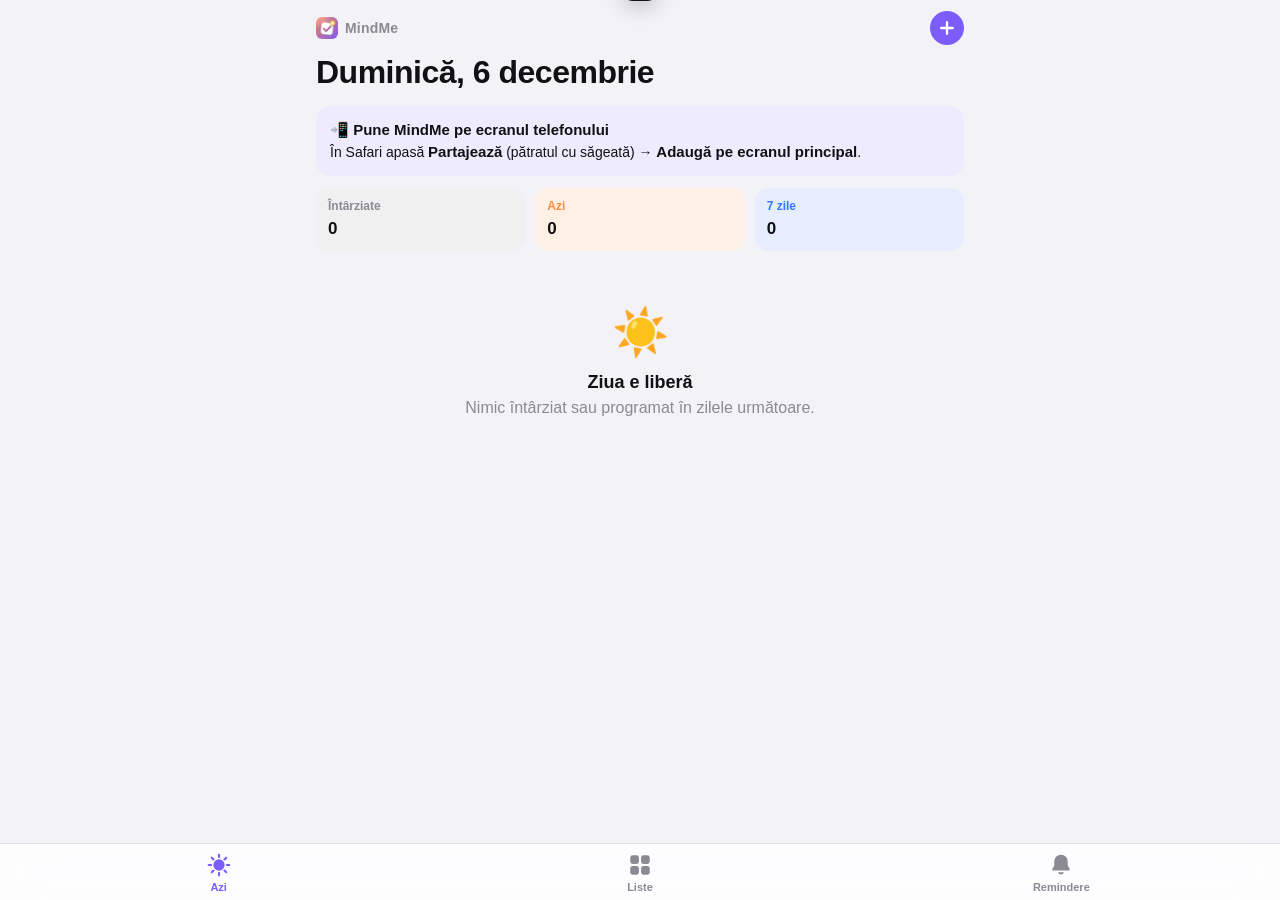
==== docs/index.html @ 29e7d50c "Add files via upload" ====
<!doctype html>
<html lang="ro">
<head>
  <meta charset="utf-8">
  <meta name="viewport" content="width=device-width, initial-scale=1, viewport-fit=cover, maximum-scale=1">
  <title>MindMe</title>
  <meta name="description" content="Notițe, comenzi, plăți și remindere – bifate.">
  <meta name="theme-color" content="#7C5CFA">
  <meta name="apple-mobile-web-app-capable" content="yes">
  <meta name="mobile-web-app-capable" content="yes">
  <meta name="apple-mobile-web-app-title" content="MindMe">
  <meta name="apple-mobile-web-app-status-bar-style" content="default">
  <link rel="apple-touch-icon" href="icons/apple-touch-icon.png">
  <link rel="icon" type="image/png" href="icons/icon-192.png">
  <link rel="manifest" href="manifest.webmanifest">
  <link rel="stylesheet" href="style.css">
</head>
<body>
  <div id="app"></div>
  <nav id="tabbar"></nav>
  <div id="sheet"></div>
  <div id="toast"></div>
  <script src="app.js"></script>
</body>
</html>
---- docs/style.css ----
:root {
  --bg: #F2F2F7;
  --card: #FFFFFF;
  --card2: #F7F7FA;
  --text: #111114;
  --muted: #8A8A93;
  --line: rgba(60, 60, 67, .14);
  --accent: #7C5CFA;
  --red: #EB4240;
  --green: #2EB87A;
  --orange: #FF8C40;
  --blue: #3478F6;
  --pink: #E84D8A;
  --purple: #9961F2;
  --shadow: 0 1px 2px rgba(0,0,0,.04), 0 4px 14px rgba(0,0,0,.05);
  --tabh: 58px;
  --safe-b: env(safe-area-inset-bottom, 0px);
  --safe-t: env(safe-area-inset-top, 0px);
  color-scheme: light;
}
@media (prefers-color-scheme: dark) {
  :root {
    --bg: #000000;
    --card: #1C1C1E;
    --card2: #2C2C2E;
    --text: #F4F4F6;
    --muted: #8E8E96;
    --line: rgba(255, 255, 255, .12);
    --shadow: none;
    color-scheme: dark;
  }
}

* { box-sizing: border-box; -webkit-tap-highlight-color: transparent; }
html, body { margin: 0; padding: 0; background: var(--bg); color: var(--text); }
body {
  font-family: -apple-system, BlinkMacSystemFont, "SF Pro Text", "Segoe UI", Roboto, sans-serif;
  font-size: 16px; line-height: 1.3;
  -webkit-font-smoothing: antialiased;
  overscroll-behavior-y: none;
}
/* no text selection / long-press menu, except where you type */
body { -webkit-user-select: none; user-select: none; -webkit-touch-callout: none; }
input, textarea, select { -webkit-user-select: text; user-select: text; -webkit-touch-callout: default; }
img { -webkit-user-drag: none; pointer-events: none; }
button { font: inherit; color: inherit; background: none; border: 0; padding: 0; cursor: pointer; }
input, select, textarea { font: inherit; color: var(--text); }

#app { padding: calc(var(--safe-t) + 8px) 16px calc(var(--tabh) + var(--safe-b) + 24px); max-width: 680px; margin: 0 auto; }

/* ---------- header ---------- */
.topbar { display: flex; align-items: center; justify-content: space-between; min-height: 40px; gap: 8px; }
.topbar .left, .topbar .right { display: flex; align-items: center; gap: 4px; }
.back { color: var(--accent); font-size: 17px; display: flex; align-items: center; gap: 2px; padding: 6px 4px 6px 0; }
.back svg { width: 20px; height: 20px; }
.iconbtn { width: 38px; height: 38px; border-radius: 19px; display: grid; place-items: center; color: var(--accent); }
.iconbtn svg { width: 24px; height: 24px; }
.iconbtn.fill { background: var(--accent); color: #fff; width: 34px; height: 34px; }
.iconbtn.fill svg { width: 20px; height: 20px; }
h1 { font-size: 32px; font-weight: 800; letter-spacing: -.5px; margin: 4px 0 12px; display: flex; align-items: center; gap: 10px; }
h1 .emo { font-size: 28px; }
.sub { color: var(--muted); font-size: 14px; margin: -8px 0 14px; }

/* ---------- sections & rows ---------- */
.sec-title { font-size: 13px; font-weight: 600; text-transform: uppercase; color: var(--muted); letter-spacing: .3px; margin: 22px 4px 7px; }
.sec-title.red { color: var(--red); }
.sec-title.orange { color: var(--orange); }
.group { background: var(--card); border-radius: 14px; overflow: hidden; box-shadow: var(--shadow); }
.row { display: flex; align-items: flex-start; gap: 12px; padding: 12px 14px; position: relative; cursor: pointer; }
.row + .row::before { content: ""; position: absolute; top: 0; left: 50px; right: 0; border-top: .5px solid var(--line); }
.row:active { background: var(--card2); }
.row.done > * { opacity: .62; }

/* swipe right → delete */
.swipe { position: relative; overflow: hidden; }
.swipe-del, .swipe-set { position: absolute; top: 0; bottom: 0; width: 92px; color: #fff; display: flex; flex-direction: column; align-items: center; justify-content: center; gap: 3px; font-size: 13px; font-weight: 700; transition: width .18s ease; }
.swipe-del { left: 0; background: var(--red); }
.swipe-set { right: 0; background: #5B6BFA; }
.swipe-del svg, .swipe-set svg { width: 22px; height: 22px; transition: transform .18s ease; }
.swipe[data-dir="r"] { background: var(--red); }
.swipe[data-dir="l"] { background: #5B6BFA; }
.swipe[data-dir="r"] .swipe-set, .swipe[data-dir="l"] .swipe-del, .swipe:not([data-dir]) .swipe-set, .swipe:not([data-dir]) .swipe-del { visibility: hidden; }
.swipe[data-dir="r"] .swipe-del { visibility: visible; }
.swipe[data-dir="l"] .swipe-set { visibility: visible; }
.swipe.armed .swipe-del, .swipe.armed .swipe-set { width: 50%; }
.swipe.armed svg { transform: scale(1.25); }
.swipe-content { background: var(--card); position: relative; z-index: 1; transition: transform .22s cubic-bezier(.2,.9,.3,1); touch-action: pan-y; }
.swipe + .swipe .row::before { content: ""; position: absolute; top: 0; left: 50px; right: 0; border-top: .5px solid var(--line); }
.swipe + .swipe .catrow::before { content: ""; position: absolute; top: 0; left: 68px; right: 0; border-top: .5px solid var(--line); }
.check { flex: 0 0 auto; width: 26px; height: 26px; margin-top: -1px; border-radius: 50%; border: 2px solid rgba(138,138,147,.55); display: grid; place-items: center; transition: transform .15s; }
.check svg { width: 15px; height: 15px; color: #fff; opacity: 0; }
.check.on { background: var(--c, var(--accent)); border-color: var(--c, var(--accent)); }
.check.on svg { opacity: 1; }
.check:active { transform: scale(.85); }
.rbody { flex: 1; min-width: 0; }
.rtitle { font-weight: 600; font-size: 16px; word-wrap: break-word; }
.row.done .rtitle { text-decoration: line-through; color: var(--muted); }
.rdetails { color: var(--muted); font-size: 14px; margin-top: 2px; display: -webkit-box; -webkit-line-clamp: 2; -webkit-box-orient: vertical; overflow: hidden; white-space: pre-line; }
.ramount { font-weight: 700; font-size: 15px; white-space: nowrap; font-variant-numeric: tabular-nums; margin-top: 1px; }
.prio { font-weight: 900; margin-right: 4px; }
.catdot { margin-right: 4px; }
.chips { display: flex; flex-wrap: wrap; gap: 5px; margin-top: 6px; }
.chip { font-size: 12px; font-weight: 600; padding: 3px 8px; border-radius: 20px; background: color-mix(in srgb, var(--cc, var(--muted)) 14%, transparent); color: var(--cc, var(--muted)); white-space: nowrap; max-width: 100%; overflow: hidden; text-overflow: ellipsis; }
button.chip { cursor: pointer; }
.subs { margin-top: 7px; display: flex; flex-direction: column; gap: 5px; }
.subrow { display: flex; align-items: center; gap: 8px; font-size: 14px; }
.subcheck { width: 20px; height: 20px; border-radius: 6px; border: 2px solid rgba(138,138,147,.55); display: grid; place-items: center; flex: 0 0 auto; }
.subcheck svg { width: 12px; height: 12px; color: #fff; opacity: 0; }
.subcheck.on { background: var(--c, var(--accent)); border-color: var(--c, var(--accent)); }
.subcheck.on svg { opacity: 1; }
.subrow.on span { text-decoration: line-through; color: var(--muted); }

/* lists screen */
.catrow { display: flex; align-items: center; gap: 14px; padding: 12px 14px; position: relative; cursor: pointer; }
.catrow + .catrow::before { content: ""; position: absolute; top: 0; left: 68px; right: 0; border-top: .5px solid var(--line); }
.catrow:active { background: var(--card2); }
.caticon { width: 40px; height: 40px; border-radius: 11px; display: grid; place-items: center; font-size: 22px; flex: 0 0 auto; background: var(--c); }
.catname { font-weight: 650; font-size: 16px; }
.catsub { font-size: 13px; color: var(--muted); margin-top: 1px; }
.catsub.red { color: var(--red); }
.badge { font-weight: 800; font-size: 14px; padding: 3px 10px; border-radius: 20px; background: color-mix(in srgb, var(--c) 16%, transparent); color: var(--c); }
.chev { color: var(--muted); opacity: .6; }
.chev svg { width: 16px; height: 16px; display: block; }
.gear { color: var(--muted); padding: 6px; }
.gear svg { width: 20px; height: 20px; display: block; }
.order-btns { display: flex; gap: 2px; }
.order-btns button { width: 34px; height: 34px; border-radius: 10px; background: var(--card2); display: grid; place-items: center; }
.order-btns svg { width: 16px; height: 16px; }
.linkrow { display: flex; align-items: center; gap: 12px; padding: 14px; color: var(--accent); font-weight: 600; width: 100%; text-align: left; }
.linkrow + .linkrow { border-top: .5px solid var(--line); }
.linkrow svg { width: 20px; height: 20px; }
.footnote { font-size: 13px; color: var(--muted); margin: 8px 6px 0; }

/* tiles */
.tiles { display: grid; grid-template-columns: 1fr 1fr; gap: 10px; margin-bottom: 4px; }
.tiles.three { grid-template-columns: 1fr 1fr 1fr; }
.tile { border-radius: 14px; padding: 11px 12px; background: color-mix(in srgb, var(--tc) 13%, var(--card)); }
.tile .tl { font-size: 12px; font-weight: 700; color: var(--tc); }
.tile .tv { font-size: 17px; font-weight: 800; margin-top: 4px; font-variant-numeric: tabular-nums; word-break: break-word; }

/* segmented + search */
.seg { display: flex; background: rgba(118,118,128,.14); border-radius: 10px; padding: 2px; margin: 14px 0 0; }
.seg button { flex: 1; padding: 7px 0; font-size: 14px; font-weight: 600; border-radius: 8px; color: var(--text); }
.seg button.on { background: var(--card); box-shadow: 0 1px 3px rgba(0,0,0,.12); }
@media (prefers-color-scheme: dark) { .seg button.on { background: #636366; } }
.search { width: 100%; margin-top: 10px; border: 0; border-radius: 11px; padding: 10px 12px 10px 36px; background: rgba(118,118,128,.14) url("data:image/svg+xml,%3Csvg xmlns='http://www.w3.org/2000/svg' viewBox='0 0 24 24' fill='none' stroke='%238A8A93' stroke-width='2.4' stroke-linecap='round'%3E%3Ccircle cx='11' cy='11' r='7'/%3E%3Cpath d='m20 20-3.5-3.5'/%3E%3C/svg%3E") no-repeat 11px center / 17px; outline: none; font-size: 16px; }

.empty { text-align: center; padding: 48px 20px 30px; color: var(--muted); }
.empty .big { font-size: 46px; margin-bottom: 8px; }
.empty b { display: block; color: var(--text); font-size: 18px; margin-bottom: 4px; }
.btn { display: inline-flex; align-items: center; justify-content: center; gap: 6px; padding: 11px 18px; border-radius: 12px; font-weight: 700; background: var(--accent); color: #fff; }
.btn.light { background: color-mix(in srgb, var(--accent) 14%, transparent); color: var(--accent); }
.btn.red { background: color-mix(in srgb, var(--red) 13%, transparent); color: var(--red); }
.btn.block { width: 100%; }
.btn.small { padding: 7px 12px; font-size: 14px; border-radius: 10px; }
.mt { margin-top: 14px; }

.banner { border-radius: 14px; padding: 14px; background: color-mix(in srgb, var(--accent) 12%, var(--card)); margin-bottom: 12px; font-size: 14px; }
.banner b { display: block; font-size: 15px; margin-bottom: 3px; }

/* ---------- tab bar ---------- */
#tabbar { position: fixed; left: 0; right: 0; bottom: 0; display: flex; justify-content: space-around; padding: 6px 8px calc(var(--safe-b) + 4px); background: color-mix(in srgb, var(--card) 85%, transparent); backdrop-filter: saturate(180%) blur(20px); -webkit-backdrop-filter: saturate(180%) blur(20px); border-top: .5px solid var(--line); z-index: 10; }
#tabbar button { flex: 1; display: flex; flex-direction: column; align-items: center; gap: 2px; font-size: 11px; font-weight: 600; color: var(--muted); padding: 2px 0; position: relative; }
#tabbar button svg { width: 26px; height: 26px; }
#tabbar button.on { color: var(--accent); }
#tabbar .tbadge { position: absolute; top: -2px; left: calc(50% + 6px); background: var(--red); color: #fff; font-size: 11px; font-weight: 700; min-width: 18px; height: 18px; border-radius: 9px; padding: 0 5px; display: grid; place-items: center; }

/* ---------- sheet (editors) ---------- */
#sheet:empty { display: none; }
.overlay { position: fixed; inset: 0; background: rgba(0,0,0,.35); z-index: 20; animation: fade .2s; }
.panel { position: fixed; left: 0; right: 0; bottom: 0; top: calc(var(--safe-t) + 14px); background: var(--bg); border-radius: 14px 14px 0 0; z-index: 21; display: flex; flex-direction: column; animation: up .25s cubic-bezier(.2,.9,.3,1); max-width: 680px; margin: 0 auto; }
@keyframes up { from { transform: translateY(100%); } to { transform: none; } }
@keyframes fade { from { opacity: 0; } to { opacity: 1; } }
.panel-head { display: flex; align-items: center; justify-content: space-between; padding: 14px 16px 10px; gap: 8px; }
.panel-head .t { font-weight: 700; font-size: 17px; text-align: center; flex: 1; white-space: nowrap; overflow: hidden; text-overflow: ellipsis; }
.panel-head button { color: var(--accent); font-size: 17px; min-width: 70px; text-align: left; }
.panel-head button.save { font-weight: 700; text-align: right; }
.panel-head button:disabled { opacity: .35; }
.panel-body { overflow-y: auto; -webkit-overflow-scrolling: touch; padding: 4px 16px calc(var(--safe-b) + 40px); flex: 1; }

.form { background: var(--card); border-radius: 12px; overflow: hidden; margin-bottom: 8px; }
.fhead { font-size: 13px; color: var(--muted); text-transform: uppercase; margin: 18px 6px 6px; font-weight: 600; }
.ffoot { font-size: 13px; color: var(--muted); margin: 6px 6px 4px; }
.ffoot.red { color: var(--red); }
.ffoot.orange { color: var(--orange); }
.field { display: flex; align-items: center; gap: 10px; padding: 0 14px; min-height: 46px; position: relative; }
.field + .field::before, .field + .fieldcol::before, .fieldcol + .field::before, .fieldcol + .fieldcol::before { content: ""; position: absolute; top: 0; left: 14px; right: 0; border-top: .5px solid var(--line); }
.fieldcol { padding: 10px 14px; position: relative; }
.field .lbl { flex: 1; min-width: 0; }
.field label.sw { flex: 0 0 51px; }
.field input[type=text], .field input[type=number], .field input[inputmode], .field textarea { flex: 1; border: 0; outline: none; background: transparent; padding: 12px 0; min-width: 0; }
.field input.right { text-align: right; }
.field textarea { resize: none; min-height: 46px; line-height: 1.35; }
.field .titlein { font-weight: 650; font-size: 18px; }
.field select { border: 0; background: transparent; color: var(--muted); text-align: right; outline: none; direction: rtl; padding: 12px 0; max-width: 62%; }
.field select option { direction: ltr; }
.field input[type=date], .field input[type=datetime-local], .field input[type=time] { -webkit-appearance: none; appearance: none; border: 0; background: var(--card2); border-radius: 8px; padding: 7px 10px; outline: none; color: var(--text); min-height: 34px; max-width: 64%; flex: 0 1 auto; font-size: 16px; text-align: right; }
.field input::-webkit-date-and-time-value { text-align: right; }
.field .ico { width: 22px; text-align: center; font-size: 17px; }
.amountin { font-weight: 700; font-size: 17px; }

/* switch */
.sw { position: relative; width: 51px; height: 31px; flex: 0 0 auto; }
.sw input { opacity: 0; width: 0; height: 0; position: absolute; }
.sw span { position: absolute; inset: 0; background: rgba(120,120,128,.24); border-radius: 31px; transition: background .2s; }
.sw span::after { content: ""; position: absolute; width: 27px; height: 27px; left: 2px; top: 2px; background: #fff; border-radius: 50%; box-shadow: 0 2px 5px rgba(0,0,0,.2); transition: transform .2s; }
.sw input:checked + span { background: var(--green); }
.sw input:checked + span::after { transform: translateX(20px); }

.segin { display: flex; background: rgba(118,118,128,.14); border-radius: 9px; padding: 2px; width: 100%; margin: 8px 0; }
.segin button { flex: 1; padding: 7px 4px; font-size: 14px; font-weight: 600; border-radius: 7px; }
.segin button.on { background: var(--card); box-shadow: 0 1px 3px rgba(0,0,0,.12); }
@media (prefers-color-scheme: dark) { .segin button.on { background: #636366; } }

.quick { display: flex; gap: 7px; overflow-x: auto; padding: 10px 14px; scrollbar-width: none; }
.quick::-webkit-scrollbar { display: none; }
.quick button { white-space: nowrap; padding: 6px 11px; border-radius: 16px; font-size: 13px; font-weight: 600; background: color-mix(in srgb, var(--pink) 13%, transparent); color: var(--pink); }

.subedit { display: flex; align-items: center; gap: 10px; padding: 0 8px 0 14px; min-height: 44px; position: relative; }
.subedit + .subedit::before { content: ""; position: absolute; top: 0; left: 44px; right: 0; border-top: .5px solid var(--line); }
.subedit input[type=text] { flex: 1; border: 0; outline: none; background: transparent; padding: 11px 0; min-width: 0; }
.subedit .x { color: var(--muted); width: 32px; height: 32px; display: grid; place-items: center; font-size: 20px; }
.subedit.on input { text-decoration: line-through; color: var(--muted); }
.sublist .subedit { background: var(--card); transition: transform .18s ease; }
.sublist .subedit.dragging { transition: none; z-index: 3; box-shadow: 0 6px 20px rgba(0,0,0,.18); border-radius: 10px; }
.sublist .subedit.dragging::before { display: none; }
.subedit .handle { width: 36px; height: 40px; display: grid; place-items: center; color: var(--muted); touch-action: none; cursor: grab; flex: 0 0 auto; }
.subedit .handle svg { width: 20px; height: 20px; }
.sublist + .subedit::before { content: ""; position: absolute; top: 0; left: 44px; right: 0; border-top: .5px solid var(--line); }

.colors { display: flex; gap: 10px; flex-wrap: wrap; padding: 12px 14px; }
.colors button { width: 32px; height: 32px; border-radius: 50%; background: var(--c); display: grid; place-items: center; color: #fff; font-weight: 900; }
.colors button.on { box-shadow: 0 0 0 3px var(--card), 0 0 0 5px var(--c); }
.emojis { display: grid; grid-template-columns: repeat(6, 1fr); gap: 8px; padding: 6px 14px 14px; }
.emojis button { height: 44px; border-radius: 11px; font-size: 22px; background: var(--card2); }
.emojis button.on { background: var(--c); }
.preview { display: flex; align-items: center; gap: 14px; padding: 14px; }
.preview .caticon { width: 54px; height: 54px; font-size: 30px; border-radius: 14px; }
.preview input { flex: 1; border: 0; outline: none; background: transparent; font-size: 20px; font-weight: 700; min-width: 0; }

/* action sheet */
.asheet { position: fixed; left: 8px; right: 8px; bottom: calc(var(--safe-b) + 8px); z-index: 21; animation: up .22s cubic-bezier(.2,.9,.3,1); max-width: 520px; margin: 0 auto; }
.asheet .agroup { background: color-mix(in srgb, var(--card) 96%, transparent); border-radius: 14px; overflow: hidden; margin-top: 8px; }
.asheet .atitle { padding: 12px 16px; font-size: 13px; color: var(--muted); text-align: center; border-bottom: .5px solid var(--line); }
.asheet .agroup button { display: block; width: 100%; padding: 16px; font-size: 18px; color: var(--accent); text-align: center; }
.asheet .agroup button + button { border-top: .5px solid var(--line); }
.asheet .agroup button.danger { color: var(--red); }
.asheet .agroup button.cancel { font-weight: 700; }
.asheet .agroup button.sel::after { content: "  ✓"; }

#toast { position: fixed; left: 50%; top: calc(var(--safe-t) + 12px); transform: translate(-50%, -150%); background: var(--text); color: var(--bg); padding: 11px 18px; border-radius: 22px; font-weight: 600; font-size: 14px; z-index: 40; transition: transform .3s cubic-bezier(.2,.9,.3,1); max-width: 90vw; text-align: center; box-shadow: 0 6px 20px rgba(0,0,0,.2); }
#toast.show { transform: translate(-50%, 0); }
.hidden { display: none !important; }

.brand { display: flex; align-items: center; gap: 7px; font-size: 14px; font-weight: 700; color: var(--muted); letter-spacing: .2px; }
.brand img { width: 22px; height: 22px; border-radius: 6px; display: block; }

.moneycard { display: block; width: 100%; text-align: left; background: var(--card); border-radius: 14px; box-shadow: var(--shadow); padding: 13px 14px 14px; margin-bottom: 14px; }
.moneycard:active { background: var(--card2); }
.mc-head { display: flex; justify-content: space-between; align-items: center; font-weight: 700; font-size: 16px; margin-bottom: 10px; }
.mc-grid { display: grid; grid-template-columns: 1fr 1fr; gap: 10px 14px; }
.mc-l { font-size: 12px; color: var(--muted); font-weight: 600; }
.mc-v { font-size: 16px; font-weight: 800; font-variant-numeric: tabular-nums; margin-top: 2px; word-break: break-word; }

/* stats */
.chart { padding: 14px 12px 10px; }
.readout { display: flex; justify-content: space-between; align-items: baseline; gap: 8px; margin: 0 4px 12px; font-size: 15px; }
.readout span { color: var(--muted); font-weight: 600; font-variant-numeric: tabular-nums; }
.bars { display: flex; gap: 3px; height: 190px; }
.bar { flex: 1; min-width: 0; display: flex; flex-direction: column; align-items: center; }
.bar .area { flex: 1; width: 100%; display: flex; align-items: flex-end; justify-content: center; border-bottom: 1px solid var(--line); }
.bar .col { width: 70%; max-width: 26px; border-radius: 4px 4px 0 0; background: var(--c); opacity: .45; transition: opacity .15s; }
.bar.sel .col { opacity: 1; }
.bar .ml { height: 18px; line-height: 18px; margin-top: 3px; font-size: 11px; color: var(--muted); white-space: nowrap; }
.bar.sel .ml { color: var(--text); font-weight: 700; }
.hbar { padding: 11px 14px; position: relative; }
.hbar + .hbar::before { content: ""; position: absolute; top: 0; left: 14px; right: 0; border-top: .5px solid var(--line); }
.hbar-top { display: flex; justify-content: space-between; gap: 10px; font-size: 15px; }
.hbar-top span { overflow: hidden; text-overflow: ellipsis; white-space: nowrap; }
.hbar-top b { font-variant-numeric: tabular-nums; white-space: nowrap; }
.hbar-track { height: 6px; border-radius: 3px; background: rgba(118,118,128,.14); margin-top: 6px; overflow: hidden; }
.hbar-track span { display: block; height: 100%; border-radius: 3px; }
.hbar-sub { font-size: 12px; color: var(--muted); margin-top: 3px; }

#undo { position: fixed; left: 12px; right: 12px; bottom: calc(var(--tabh) + var(--safe-b) + 12px); max-width: 520px; margin: 0 auto; display: flex; align-items: center; gap: 12px; padding: 12px 12px 12px 16px; border-radius: 14px; background: #2C2C2E; color: #fff; font-size: 15px; font-weight: 600; z-index: 30; box-shadow: 0 8px 24px rgba(0,0,0,.25); transform: translateY(140%); opacity: 0; transition: transform .28s cubic-bezier(.2,.9,.3,1), opacity .2s; pointer-events: none; }
#undo.show { transform: none; opacity: 1; pointer-events: auto; }
#undo span { flex: 1; min-width: 0; overflow: hidden; text-overflow: ellipsis; white-space: nowrap; }
#undo button { color: #FFD24A; font-weight: 800; padding: 6px 10px; border-radius: 10px; background: rgba(255,255,255,.1); white-space: nowrap; }
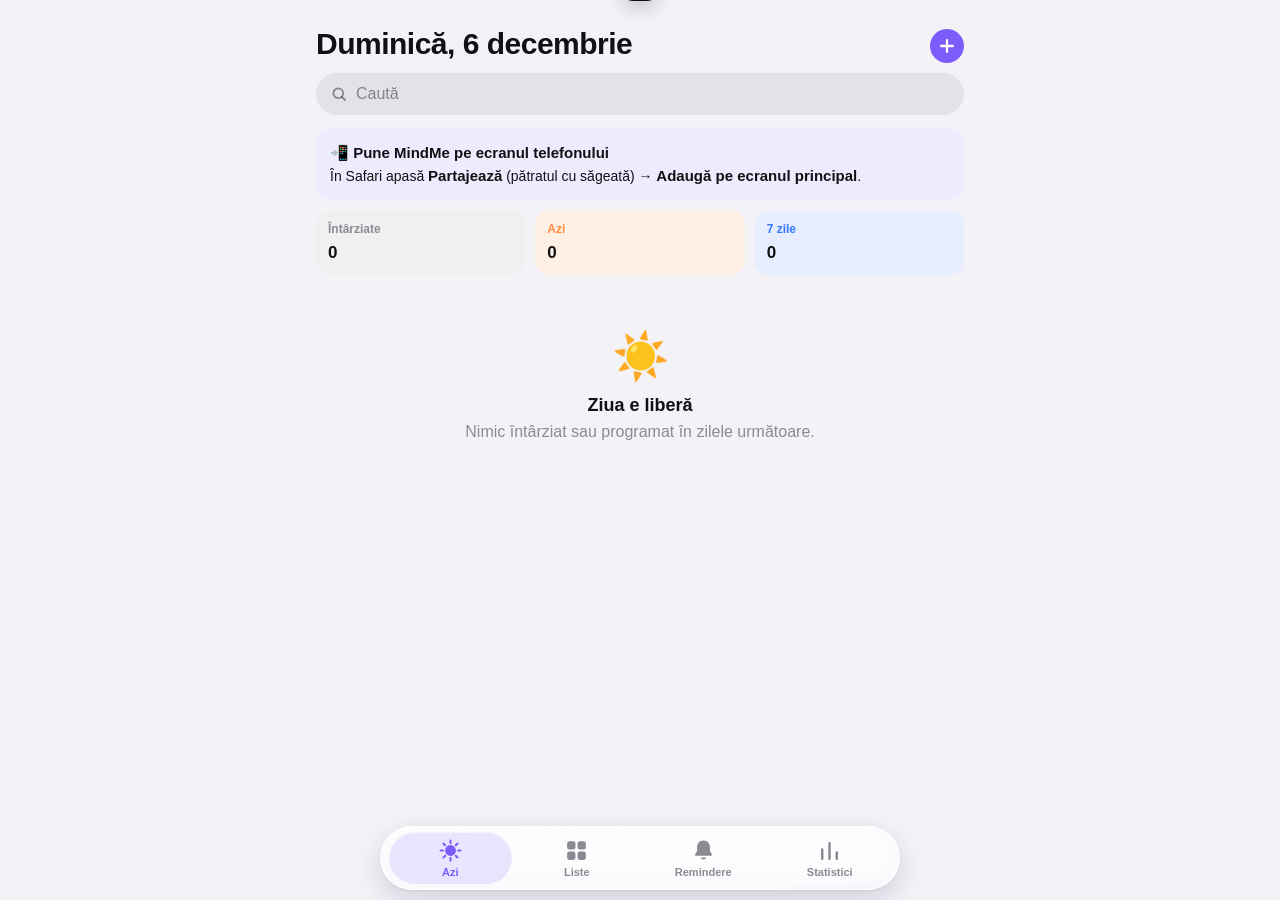
==== commit 5ce081d2: "MindMe: lists auto-sorted by open items; shopping: 2,800-product catalog, own products, smarter aisl" ====
--- a/docs/index.html
+++ b/docs/index.html
@@ -20,6 +20,7 @@
   <nav id="tabbar"></nav>
   <div id="sheet"></div>
   <div id="toast"></div>
+  <script src="catalog.js"></script>
   <script src="app.js"></script>
 </body>
 </html>
--- a/docs/style.css
+++ b/docs/style.css
@@ -1,288 +1,455 @@
-:root {
-  --bg: #F2F2F7;
-  --card: #FFFFFF;
-  --card2: #F7F7FA;
-  --text: #111114;
-  --muted: #8A8A93;
-  --line: rgba(60, 60, 67, .14);
-  --accent: #7C5CFA;
-  --red: #EB4240;
-  --green: #2EB87A;
-  --orange: #FF8C40;
-  --blue: #3478F6;
-  --pink: #E84D8A;
-  --purple: #9961F2;
-  --shadow: 0 1px 2px rgba(0,0,0,.04), 0 4px 14px rgba(0,0,0,.05);
-  --tabh: 58px;
-  --safe-b: env(safe-area-inset-bottom, 0px);
-  --safe-t: env(safe-area-inset-top, 0px);
-  color-scheme: light;
-}
-@media (prefers-color-scheme: dark) {
-  :root {
-    --bg: #000000;
-    --card: #1C1C1E;
-    --card2: #2C2C2E;
-    --text: #F4F4F6;
-    --muted: #8E8E96;
-    --line: rgba(255, 255, 255, .12);
-    --shadow: none;
-    color-scheme: dark;
-  }
-}
-
-* { box-sizing: border-box; -webkit-tap-highlight-color: transparent; }
-html, body { margin: 0; padding: 0; background: var(--bg); color: var(--text); }
-body {
-  font-family: -apple-system, BlinkMacSystemFont, "SF Pro Text", "Segoe UI", Roboto, sans-serif;
-  font-size: 16px; line-height: 1.3;
-  -webkit-font-smoothing: antialiased;
-  overscroll-behavior-y: none;
-}
-/* no text selection / long-press menu, except where you type */
-body { -webkit-user-select: none; user-select: none; -webkit-touch-callout: none; }
-input, textarea, select { -webkit-user-select: text; user-select: text; -webkit-touch-callout: default; }
-img { -webkit-user-drag: none; pointer-events: none; }
-button { font: inherit; color: inherit; background: none; border: 0; padding: 0; cursor: pointer; }
-input, select, textarea { font: inherit; color: var(--text); }
-
-#app { padding: calc(var(--safe-t) + 8px) 16px calc(var(--tabh) + var(--safe-b) + 24px); max-width: 680px; margin: 0 auto; }
-
-/* ---------- header ---------- */
-.topbar { display: flex; align-items: center; justify-content: space-between; min-height: 40px; gap: 8px; }
-.topbar .left, .topbar .right { display: flex; align-items: center; gap: 4px; }
-.back { color: var(--accent); font-size: 17px; display: flex; align-items: center; gap: 2px; padding: 6px 4px 6px 0; }
-.back svg { width: 20px; height: 20px; }
-.iconbtn { width: 38px; height: 38px; border-radius: 19px; display: grid; place-items: center; color: var(--accent); }
-.iconbtn svg { width: 24px; height: 24px; }
-.iconbtn.fill { background: var(--accent); color: #fff; width: 34px; height: 34px; }
-.iconbtn.fill svg { width: 20px; height: 20px; }
-h1 { font-size: 32px; font-weight: 800; letter-spacing: -.5px; margin: 4px 0 12px; display: flex; align-items: center; gap: 10px; }
-h1 .emo { font-size: 28px; }
-.sub { color: var(--muted); font-size: 14px; margin: -8px 0 14px; }
-
-/* ---------- sections & rows ---------- */
-.sec-title { font-size: 13px; font-weight: 600; text-transform: uppercase; color: var(--muted); letter-spacing: .3px; margin: 22px 4px 7px; }
-.sec-title.red { color: var(--red); }
-.sec-title.orange { color: var(--orange); }
-.group { background: var(--card); border-radius: 14px; overflow: hidden; box-shadow: var(--shadow); }
-.row { display: flex; align-items: flex-start; gap: 12px; padding: 12px 14px; position: relative; cursor: pointer; }
-.row + .row::before { content: ""; position: absolute; top: 0; left: 50px; right: 0; border-top: .5px solid var(--line); }
-.row:active { background: var(--card2); }
-.row.done > * { opacity: .62; }
-
-/* swipe right → delete */
-.swipe { position: relative; overflow: hidden; }
-.swipe-del, .swipe-set { position: absolute; top: 0; bottom: 0; width: 92px; color: #fff; display: flex; flex-direction: column; align-items: center; justify-content: center; gap: 3px; font-size: 13px; font-weight: 700; transition: width .18s ease; }
-.swipe-del { left: 0; background: var(--red); }
-.swipe-set { right: 0; background: #5B6BFA; }
-.swipe-del svg, .swipe-set svg { width: 22px; height: 22px; transition: transform .18s ease; }
-.swipe[data-dir="r"] { background: var(--red); }
-.swipe[data-dir="l"] { background: #5B6BFA; }
-.swipe[data-dir="r"] .swipe-set, .swipe[data-dir="l"] .swipe-del, .swipe:not([data-dir]) .swipe-set, .swipe:not([data-dir]) .swipe-del { visibility: hidden; }
-.swipe[data-dir="r"] .swipe-del { visibility: visible; }
-.swipe[data-dir="l"] .swipe-set { visibility: visible; }
-.swipe.armed .swipe-del, .swipe.armed .swipe-set { width: 50%; }
-.swipe.armed svg { transform: scale(1.25); }
-.swipe-content { background: var(--card); position: relative; z-index: 1; transition: transform .22s cubic-bezier(.2,.9,.3,1); touch-action: pan-y; }
-.swipe + .swipe .row::before { content: ""; position: absolute; top: 0; left: 50px; right: 0; border-top: .5px solid var(--line); }
-.swipe + .swipe .catrow::before { content: ""; position: absolute; top: 0; left: 68px; right: 0; border-top: .5px solid var(--line); }
-.check { flex: 0 0 auto; width: 26px; height: 26px; margin-top: -1px; border-radius: 50%; border: 2px solid rgba(138,138,147,.55); display: grid; place-items: center; transition: transform .15s; }
-.check svg { width: 15px; height: 15px; color: #fff; opacity: 0; }
-.check.on { background: var(--c, var(--accent)); border-color: var(--c, var(--accent)); }
-.check.on svg { opacity: 1; }
-.check:active { transform: scale(.85); }
-.rbody { flex: 1; min-width: 0; }
-.rtitle { font-weight: 600; font-size: 16px; word-wrap: break-word; }
-.row.done .rtitle { text-decoration: line-through; color: var(--muted); }
-.rdetails { color: var(--muted); font-size: 14px; margin-top: 2px; display: -webkit-box; -webkit-line-clamp: 2; -webkit-box-orient: vertical; overflow: hidden; white-space: pre-line; }
-.ramount { font-weight: 700; font-size: 15px; white-space: nowrap; font-variant-numeric: tabular-nums; margin-top: 1px; }
-.prio { font-weight: 900; margin-right: 4px; }
-.catdot { margin-right: 4px; }
-.chips { display: flex; flex-wrap: wrap; gap: 5px; margin-top: 6px; }
-.chip { font-size: 12px; font-weight: 600; padding: 3px 8px; border-radius: 20px; background: color-mix(in srgb, var(--cc, var(--muted)) 14%, transparent); color: var(--cc, var(--muted)); white-space: nowrap; max-width: 100%; overflow: hidden; text-overflow: ellipsis; }
-button.chip { cursor: pointer; }
-.subs { margin-top: 7px; display: flex; flex-direction: column; gap: 5px; }
-.subrow { display: flex; align-items: center; gap: 8px; font-size: 14px; }
-.subcheck { width: 20px; height: 20px; border-radius: 6px; border: 2px solid rgba(138,138,147,.55); display: grid; place-items: center; flex: 0 0 auto; }
-.subcheck svg { width: 12px; height: 12px; color: #fff; opacity: 0; }
-.subcheck.on { background: var(--c, var(--accent)); border-color: var(--c, var(--accent)); }
-.subcheck.on svg { opacity: 1; }
-.subrow.on span { text-decoration: line-through; color: var(--muted); }
-
-/* lists screen */
-.catrow { display: flex; align-items: center; gap: 14px; padding: 12px 14px; position: relative; cursor: pointer; }
-.catrow + .catrow::before { content: ""; position: absolute; top: 0; left: 68px; right: 0; border-top: .5px solid var(--line); }
-.catrow:active { background: var(--card2); }
-.caticon { width: 40px; height: 40px; border-radius: 11px; display: grid; place-items: center; font-size: 22px; flex: 0 0 auto; background: var(--c); }
-.catname { font-weight: 650; font-size: 16px; }
-.catsub { font-size: 13px; color: var(--muted); margin-top: 1px; }
-.catsub.red { color: var(--red); }
-.badge { font-weight: 800; font-size: 14px; padding: 3px 10px; border-radius: 20px; background: color-mix(in srgb, var(--c) 16%, transparent); color: var(--c); }
-.chev { color: var(--muted); opacity: .6; }
-.chev svg { width: 16px; height: 16px; display: block; }
-.gear { color: var(--muted); padding: 6px; }
-.gear svg { width: 20px; height: 20px; display: block; }
-.order-btns { display: flex; gap: 2px; }
-.order-btns button { width: 34px; height: 34px; border-radius: 10px; background: var(--card2); display: grid; place-items: center; }
-.order-btns svg { width: 16px; height: 16px; }
-.linkrow { display: flex; align-items: center; gap: 12px; padding: 14px; color: var(--accent); font-weight: 600; width: 100%; text-align: left; }
-.linkrow + .linkrow { border-top: .5px solid var(--line); }
-.linkrow svg { width: 20px; height: 20px; }
-.footnote { font-size: 13px; color: var(--muted); margin: 8px 6px 0; }
-
-/* tiles */
-.tiles { display: grid; grid-template-columns: 1fr 1fr; gap: 10px; margin-bottom: 4px; }
-.tiles.three { grid-template-columns: 1fr 1fr 1fr; }
-.tile { border-radius: 14px; padding: 11px 12px; background: color-mix(in srgb, var(--tc) 13%, var(--card)); }
-.tile .tl { font-size: 12px; font-weight: 700; color: var(--tc); }
-.tile .tv { font-size: 17px; font-weight: 800; margin-top: 4px; font-variant-numeric: tabular-nums; word-break: break-word; }
-
-/* segmented + search */
-.seg { display: flex; background: rgba(118,118,128,.14); border-radius: 10px; padding: 2px; margin: 14px 0 0; }
-.seg button { flex: 1; padding: 7px 0; font-size: 14px; font-weight: 600; border-radius: 8px; color: var(--text); }
-.seg button.on { background: var(--card); box-shadow: 0 1px 3px rgba(0,0,0,.12); }
-@media (prefers-color-scheme: dark) { .seg button.on { background: #636366; } }
-.search { width: 100%; margin-top: 10px; border: 0; border-radius: 11px; padding: 10px 12px 10px 36px; background: rgba(118,118,128,.14) url("data:image/svg+xml,%3Csvg xmlns='http://www.w3.org/2000/svg' viewBox='0 0 24 24' fill='none' stroke='%238A8A93' stroke-width='2.4' stroke-linecap='round'%3E%3Ccircle cx='11' cy='11' r='7'/%3E%3Cpath d='m20 20-3.5-3.5'/%3E%3C/svg%3E") no-repeat 11px center / 17px; outline: none; font-size: 16px; }
-
-.empty { text-align: center; padding: 48px 20px 30px; color: var(--muted); }
-.empty .big { font-size: 46px; margin-bottom: 8px; }
-.empty b { display: block; color: var(--text); font-size: 18px; margin-bottom: 4px; }
-.btn { display: inline-flex; align-items: center; justify-content: center; gap: 6px; padding: 11px 18px; border-radius: 12px; font-weight: 700; background: var(--accent); color: #fff; }
-.btn.light { background: color-mix(in srgb, var(--accent) 14%, transparent); color: var(--accent); }
-.btn.red { background: color-mix(in srgb, var(--red) 13%, transparent); color: var(--red); }
-.btn.block { width: 100%; }
-.btn.small { padding: 7px 12px; font-size: 14px; border-radius: 10px; }
-.mt { margin-top: 14px; }
-
-.banner { border-radius: 14px; padding: 14px; background: color-mix(in srgb, var(--accent) 12%, var(--card)); margin-bottom: 12px; font-size: 14px; }
-.banner b { display: block; font-size: 15px; margin-bottom: 3px; }
-
-/* ---------- tab bar ---------- */
-#tabbar { position: fixed; left: 0; right: 0; bottom: 0; display: flex; justify-content: space-around; padding: 6px 8px calc(var(--safe-b) + 4px); background: color-mix(in srgb, var(--card) 85%, transparent); backdrop-filter: saturate(180%) blur(20px); -webkit-backdrop-filter: saturate(180%) blur(20px); border-top: .5px solid var(--line); z-index: 10; }
-#tabbar button { flex: 1; display: flex; flex-direction: column; align-items: center; gap: 2px; font-size: 11px; font-weight: 600; color: var(--muted); padding: 2px 0; position: relative; }
-#tabbar button svg { width: 26px; height: 26px; }
-#tabbar button.on { color: var(--accent); }
-#tabbar .tbadge { position: absolute; top: -2px; left: calc(50% + 6px); background: var(--red); color: #fff; font-size: 11px; font-weight: 700; min-width: 18px; height: 18px; border-radius: 9px; padding: 0 5px; display: grid; place-items: center; }
-
-/* ---------- sheet (editors) ---------- */
-#sheet:empty { display: none; }
-.overlay { position: fixed; inset: 0; background: rgba(0,0,0,.35); z-index: 20; animation: fade .2s; }
-.panel { position: fixed; left: 0; right: 0; bottom: 0; top: calc(var(--safe-t) + 14px); background: var(--bg); border-radius: 14px 14px 0 0; z-index: 21; display: flex; flex-direction: column; animation: up .25s cubic-bezier(.2,.9,.3,1); max-width: 680px; margin: 0 auto; }
-@keyframes up { from { transform: translateY(100%); } to { transform: none; } }
-@keyframes fade { from { opacity: 0; } to { opacity: 1; } }
-.panel-head { display: flex; align-items: center; justify-content: space-between; padding: 14px 16px 10px; gap: 8px; }
-.panel-head .t { font-weight: 700; font-size: 17px; text-align: center; flex: 1; white-space: nowrap; overflow: hidden; text-overflow: ellipsis; }
-.panel-head button { color: var(--accent); font-size: 17px; min-width: 70px; text-align: left; }
-.panel-head button.save { font-weight: 700; text-align: right; }
-.panel-head button:disabled { opacity: .35; }
-.panel-body { overflow-y: auto; -webkit-overflow-scrolling: touch; padding: 4px 16px calc(var(--safe-b) + 40px); flex: 1; }
-
-.form { background: var(--card); border-radius: 12px; overflow: hidden; margin-bottom: 8px; }
-.fhead { font-size: 13px; color: var(--muted); text-transform: uppercase; margin: 18px 6px 6px; font-weight: 600; }
-.ffoot { font-size: 13px; color: var(--muted); margin: 6px 6px 4px; }
-.ffoot.red { color: var(--red); }
-.ffoot.orange { color: var(--orange); }
-.field { display: flex; align-items: center; gap: 10px; padding: 0 14px; min-height: 46px; position: relative; }
-.field + .field::before, .field + .fieldcol::before, .fieldcol + .field::before, .fieldcol + .fieldcol::before { content: ""; position: absolute; top: 0; left: 14px; right: 0; border-top: .5px solid var(--line); }
-.fieldcol { padding: 10px 14px; position: relative; }
-.field .lbl { flex: 1; min-width: 0; }
-.field label.sw { flex: 0 0 51px; }
-.field input[type=text], .field input[type=number], .field input[inputmode], .field textarea { flex: 1; border: 0; outline: none; background: transparent; padding: 12px 0; min-width: 0; }
-.field input.right { text-align: right; }
-.field textarea { resize: none; min-height: 46px; line-height: 1.35; }
-.field .titlein { font-weight: 650; font-size: 18px; }
-.field select { border: 0; background: transparent; color: var(--muted); text-align: right; outline: none; direction: rtl; padding: 12px 0; max-width: 62%; }
-.field select option { direction: ltr; }
-.field input[type=date], .field input[type=datetime-local], .field input[type=time] { -webkit-appearance: none; appearance: none; border: 0; background: var(--card2); border-radius: 8px; padding: 7px 10px; outline: none; color: var(--text); min-height: 34px; max-width: 64%; flex: 0 1 auto; font-size: 16px; text-align: right; }
-.field input::-webkit-date-and-time-value { text-align: right; }
-.field .ico { width: 22px; text-align: center; font-size: 17px; }
-.amountin { font-weight: 700; font-size: 17px; }
-
-/* switch */
-.sw { position: relative; width: 51px; height: 31px; flex: 0 0 auto; }
-.sw input { opacity: 0; width: 0; height: 0; position: absolute; }
-.sw span { position: absolute; inset: 0; background: rgba(120,120,128,.24); border-radius: 31px; transition: background .2s; }
-.sw span::after { content: ""; position: absolute; width: 27px; height: 27px; left: 2px; top: 2px; background: #fff; border-radius: 50%; box-shadow: 0 2px 5px rgba(0,0,0,.2); transition: transform .2s; }
-.sw input:checked + span { background: var(--green); }
-.sw input:checked + span::after { transform: translateX(20px); }
-
-.segin { display: flex; background: rgba(118,118,128,.14); border-radius: 9px; padding: 2px; width: 100%; margin: 8px 0; }
-.segin button { flex: 1; padding: 7px 4px; font-size: 14px; font-weight: 600; border-radius: 7px; }
-.segin button.on { background: var(--card); box-shadow: 0 1px 3px rgba(0,0,0,.12); }
-@media (prefers-color-scheme: dark) { .segin button.on { background: #636366; } }
-
-.quick { display: flex; gap: 7px; overflow-x: auto; padding: 10px 14px; scrollbar-width: none; }
-.quick::-webkit-scrollbar { display: none; }
-.quick button { white-space: nowrap; padding: 6px 11px; border-radius: 16px; font-size: 13px; font-weight: 600; background: color-mix(in srgb, var(--pink) 13%, transparent); color: var(--pink); }
-
-.subedit { display: flex; align-items: center; gap: 10px; padding: 0 8px 0 14px; min-height: 44px; position: relative; }
-.subedit + .subedit::before { content: ""; position: absolute; top: 0; left: 44px; right: 0; border-top: .5px solid var(--line); }
-.subedit input[type=text] { flex: 1; border: 0; outline: none; background: transparent; padding: 11px 0; min-width: 0; }
-.subedit .x { color: var(--muted); width: 32px; height: 32px; display: grid; place-items: center; font-size: 20px; }
-.subedit.on input { text-decoration: line-through; color: var(--muted); }
-.sublist .subedit { background: var(--card); transition: transform .18s ease; }
-.sublist .subedit.dragging { transition: none; z-index: 3; box-shadow: 0 6px 20px rgba(0,0,0,.18); border-radius: 10px; }
-.sublist .subedit.dragging::before { display: none; }
-.subedit .handle { width: 36px; height: 40px; display: grid; place-items: center; color: var(--muted); touch-action: none; cursor: grab; flex: 0 0 auto; }
-.subedit .handle svg { width: 20px; height: 20px; }
-.sublist + .subedit::before { content: ""; position: absolute; top: 0; left: 44px; right: 0; border-top: .5px solid var(--line); }
-
-.colors { display: flex; gap: 10px; flex-wrap: wrap; padding: 12px 14px; }
-.colors button { width: 32px; height: 32px; border-radius: 50%; background: var(--c); display: grid; place-items: center; color: #fff; font-weight: 900; }
-.colors button.on { box-shadow: 0 0 0 3px var(--card), 0 0 0 5px var(--c); }
-.emojis { display: grid; grid-template-columns: repeat(6, 1fr); gap: 8px; padding: 6px 14px 14px; }
-.emojis button { height: 44px; border-radius: 11px; font-size: 22px; background: var(--card2); }
-.emojis button.on { background: var(--c); }
-.preview { display: flex; align-items: center; gap: 14px; padding: 14px; }
-.preview .caticon { width: 54px; height: 54px; font-size: 30px; border-radius: 14px; }
-.preview input { flex: 1; border: 0; outline: none; background: transparent; font-size: 20px; font-weight: 700; min-width: 0; }
-
-/* action sheet */
-.asheet { position: fixed; left: 8px; right: 8px; bottom: calc(var(--safe-b) + 8px); z-index: 21; animation: up .22s cubic-bezier(.2,.9,.3,1); max-width: 520px; margin: 0 auto; }
-.asheet .agroup { background: color-mix(in srgb, var(--card) 96%, transparent); border-radius: 14px; overflow: hidden; margin-top: 8px; }
-.asheet .atitle { padding: 12px 16px; font-size: 13px; color: var(--muted); text-align: center; border-bottom: .5px solid var(--line); }
-.asheet .agroup button { display: block; width: 100%; padding: 16px; font-size: 18px; color: var(--accent); text-align: center; }
-.asheet .agroup button + button { border-top: .5px solid var(--line); }
-.asheet .agroup button.danger { color: var(--red); }
-.asheet .agroup button.cancel { font-weight: 700; }
-.asheet .agroup button.sel::after { content: "  ✓"; }
-
-#toast { position: fixed; left: 50%; top: calc(var(--safe-t) + 12px); transform: translate(-50%, -150%); background: var(--text); color: var(--bg); padding: 11px 18px; border-radius: 22px; font-weight: 600; font-size: 14px; z-index: 40; transition: transform .3s cubic-bezier(.2,.9,.3,1); max-width: 90vw; text-align: center; box-shadow: 0 6px 20px rgba(0,0,0,.2); }
-#toast.show { transform: translate(-50%, 0); }
-.hidden { display: none !important; }
-
-.brand { display: flex; align-items: center; gap: 7px; font-size: 14px; font-weight: 700; color: var(--muted); letter-spacing: .2px; }
-.brand img { width: 22px; height: 22px; border-radius: 6px; display: block; }
-
-.moneycard { display: block; width: 100%; text-align: left; background: var(--card); border-radius: 14px; box-shadow: var(--shadow); padding: 13px 14px 14px; margin-bottom: 14px; }
-.moneycard:active { background: var(--card2); }
-.mc-head { display: flex; justify-content: space-between; align-items: center; font-weight: 700; font-size: 16px; margin-bottom: 10px; }
-.mc-grid { display: grid; grid-template-columns: 1fr 1fr; gap: 10px 14px; }
-.mc-l { font-size: 12px; color: var(--muted); font-weight: 600; }
-.mc-v { font-size: 16px; font-weight: 800; font-variant-numeric: tabular-nums; margin-top: 2px; word-break: break-word; }
-
-/* stats */
-.chart { padding: 14px 12px 10px; }
-.readout { display: flex; justify-content: space-between; align-items: baseline; gap: 8px; margin: 0 4px 12px; font-size: 15px; }
-.readout span { color: var(--muted); font-weight: 600; font-variant-numeric: tabular-nums; }
-.bars { display: flex; gap: 3px; height: 190px; }
-.bar { flex: 1; min-width: 0; display: flex; flex-direction: column; align-items: center; }
-.bar .area { flex: 1; width: 100%; display: flex; align-items: flex-end; justify-content: center; border-bottom: 1px solid var(--line); }
-.bar .col { width: 70%; max-width: 26px; border-radius: 4px 4px 0 0; background: var(--c); opacity: .45; transition: opacity .15s; }
-.bar.sel .col { opacity: 1; }
-.bar .ml { height: 18px; line-height: 18px; margin-top: 3px; font-size: 11px; color: var(--muted); white-space: nowrap; }
-.bar.sel .ml { color: var(--text); font-weight: 700; }
-.hbar { padding: 11px 14px; position: relative; }
-.hbar + .hbar::before { content: ""; position: absolute; top: 0; left: 14px; right: 0; border-top: .5px solid var(--line); }
-.hbar-top { display: flex; justify-content: space-between; gap: 10px; font-size: 15px; }
-.hbar-top span { overflow: hidden; text-overflow: ellipsis; white-space: nowrap; }
-.hbar-top b { font-variant-numeric: tabular-nums; white-space: nowrap; }
-.hbar-track { height: 6px; border-radius: 3px; background: rgba(118,118,128,.14); margin-top: 6px; overflow: hidden; }
-.hbar-track span { display: block; height: 100%; border-radius: 3px; }
-.hbar-sub { font-size: 12px; color: var(--muted); margin-top: 3px; }
-
-#undo { position: fixed; left: 12px; right: 12px; bottom: calc(var(--tabh) + var(--safe-b) + 12px); max-width: 520px; margin: 0 auto; display: flex; align-items: center; gap: 12px; padding: 12px 12px 12px 16px; border-radius: 14px; background: #2C2C2E; color: #fff; font-size: 15px; font-weight: 600; z-index: 30; box-shadow: 0 8px 24px rgba(0,0,0,.25); transform: translateY(140%); opacity: 0; transition: transform .28s cubic-bezier(.2,.9,.3,1), opacity .2s; pointer-events: none; }
-#undo.show { transform: none; opacity: 1; pointer-events: auto; }
-#undo span { flex: 1; min-width: 0; overflow: hidden; text-overflow: ellipsis; white-space: nowrap; }
-#undo button { color: #FFD24A; font-weight: 800; padding: 6px 10px; border-radius: 10px; background: rgba(255,255,255,.1); white-space: nowrap; }
+:root {
+  --bg: #F2F2F7;
+  --card: #FFFFFF;
+  --card2: #F7F7FA;
+  --text: #111114;
+  --muted: #8A8A93;
+  --line: rgba(60, 60, 67, .14);
+  --accent: #7C5CFA;
+  --red: #EB4240;
+  --green: #2EB87A;
+  --orange: #FF8C40;
+  --blue: #3478F6;
+  --pink: #E84D8A;
+  --purple: #9961F2;
+  --shadow: 0 1px 2px rgba(0,0,0,.04), 0 4px 14px rgba(0,0,0,.05);
+  --tabh: 58px;
+  --safe-b: env(safe-area-inset-bottom, 0px);
+  --safe-t: env(safe-area-inset-top, 0px);
+  color-scheme: light;
+}
+@media (prefers-color-scheme: dark) {
+  :root {
+    --bg: #000000;
+    --card: #1C1C1E;
+    --card2: #2C2C2E;
+    --text: #F4F4F6;
+    --muted: #8E8E96;
+    --line: rgba(255, 255, 255, .12);
+    --shadow: none;
+    color-scheme: dark;
+  }
+}
+
+* { box-sizing: border-box; -webkit-tap-highlight-color: transparent; }
+html, body { margin: 0; padding: 0; background: var(--bg); color: var(--text); height: 100%; overflow: hidden; overscroll-behavior: none; }
+body {
+  font-family: -apple-system, BlinkMacSystemFont, "SF Pro Text", "Segoe UI", Roboto, sans-serif;
+  font-size: 16px; line-height: 1.3;
+  -webkit-font-smoothing: antialiased;
+  overscroll-behavior-y: none;
+}
+/* no text selection / long-press menu, except where you type */
+body { -webkit-user-select: none; user-select: none; -webkit-touch-callout: none; }
+input, textarea, select { -webkit-user-select: text; user-select: text; -webkit-touch-callout: default; }
+img { -webkit-user-drag: none; pointer-events: none; }
+button { font: inherit; color: inherit; background: none; border: 0; padding: 0; cursor: pointer; }
+input, select, textarea { font: inherit; color: var(--text); }
+
+/* the page itself never scrolls: only this area between the fixed header and the bottom bar does,
+   and it stops exactly at the bar (no rubber-band past the ends) */
+:root { --barspace: calc(var(--safe-b) + 84px); --toppad: calc(var(--safe-t) + 18px); }
+#app { position: fixed; top: 0; left: 0; right: 0; bottom: 0; max-width: 680px; margin: 0 auto;
+  overflow-y: auto; overflow-x: hidden; overscroll-behavior: none; -webkit-overflow-scrolling: touch;
+  /* content scrolls under the glass bar like before; the empty space at the end lets the last item stop above it */
+  padding: 0 16px calc(var(--tabh) + var(--safe-b) + 44px); }
+/* fixed header: title row + search bar (main screens) or the "‹ Liste" row (inside a list);
+   a little lower than before so the text stays clear of the status bar; dragging on it doesn't scroll */
+.mainhead, #app > .topbar:first-child { position: sticky; top: 0; z-index: 6; background: var(--bg);
+  margin: 0 -16px; padding: var(--toppad) 16px 0; touch-action: none; }
+#app > .topbar:first-child { padding-bottom: 2px; }
+#tabbar, .sheet-head, .panel-head { touch-action: none; }
+
+/* ---------- header ---------- */
+.topbar { display: flex; align-items: center; justify-content: space-between; min-height: 40px; gap: 8px; }
+.topbar .left, .topbar .right { display: flex; align-items: center; gap: 4px; }
+.topbar .left:has(.searchpill) { flex: 1; min-width: 0; margin-right: 6px; }
+.searchpill { flex: 1; display: flex; align-items: center; gap: 7px; height: 38px; padding: 0 14px; border-radius: 19px; background: rgba(118,118,128,.13); color: color-mix(in srgb, var(--text) 42%, transparent); font-size: 16px; text-align: left; transition: background .15s, transform .15s; }
+.searchpill svg { width: 18px; height: 18px; flex: 0 0 auto; }
+.searchpill:active { background: rgba(118,118,128,.22); transform: scale(.98); }
+.back { color: var(--accent); font-size: 17px; display: flex; align-items: center; gap: 2px; padding: 6px 4px 6px 0; }
+.back svg { width: 20px; height: 20px; }
+.iconbtn { width: 38px; height: 38px; border-radius: 19px; display: grid; place-items: center; color: var(--accent); }
+.iconbtn svg { width: 24px; height: 24px; }
+.iconbtn.fill { background: var(--accent); color: #fff; width: 34px; height: 34px; }
+.iconbtn.fill svg { width: 20px; height: 20px; }
+h1 { font-size: 32px; font-weight: 800; letter-spacing: -.5px; margin: 4px 0 12px; display: flex; align-items: center; gap: 10px; }
+h1 .emo { font-size: 28px; }
+.sub { color: var(--muted); font-size: 14px; margin: -8px 0 14px; }
+
+/* ---------- sections & rows ---------- */
+.sec-title { font-size: 13px; font-weight: 600; text-transform: uppercase; color: var(--muted); letter-spacing: .3px; margin: 22px 4px 7px; }
+.sec-title.red { color: var(--red); }
+.sec-title.orange { color: var(--orange); }
+.group { background: var(--card); border-radius: 14px; overflow: hidden; box-shadow: var(--shadow); }
+.row { display: flex; align-items: flex-start; gap: 12px; padding: 12px 14px; position: relative; cursor: pointer; }
+.row + .row::before { content: ""; position: absolute; top: 0; left: 50px; right: 0; border-top: .5px solid var(--line); }
+.row:active { background: var(--card2); }
+.row.done > * { opacity: .62; }
+
+/* swipe right → delete */
+.swipe { position: relative; overflow: hidden; transition: transform .18s ease; }
+.swipe.lifted { transition: none; z-index: 5; box-shadow: 0 10px 28px rgba(0,0,0,.22); border-radius: 12px; }
+.swipe.lifted .swipe-content { background: var(--card2); }
+.group:has(.lifted) { overflow: visible; }
+.swipe-del, .swipe-set { position: absolute; top: 0; bottom: 0; width: 92px; color: #fff; display: flex; flex-direction: column; align-items: center; justify-content: center; gap: 3px; font-size: 13px; font-weight: 700; transition: width .18s ease; }
+.swipe-del { left: 0; background: var(--red); }
+.swipe-set { right: 0; background: #5B6BFA; }
+.swipe-del svg, .swipe-set svg { width: 22px; height: 22px; transition: transform .18s ease; }
+.swipe[data-dir="r"] { background: var(--red); }
+.swipe[data-dir="l"] { background: #5B6BFA; }
+.swipe[data-dir="r"] .swipe-set, .swipe[data-dir="l"] .swipe-del, .swipe:not([data-dir]) .swipe-set, .swipe:not([data-dir]) .swipe-del { visibility: hidden; }
+.swipe[data-dir="r"] .swipe-del { visibility: visible; }
+.swipe[data-dir="l"] .swipe-set { visibility: visible; }
+.swipe.armed .swipe-del, .swipe.armed .swipe-set { width: 50%; }
+.swipe.armed svg { transform: scale(1.25); }
+.swipe-content { background: var(--card); position: relative; z-index: 1; transition: transform .22s cubic-bezier(.2,.9,.3,1); touch-action: pan-y; }
+.swipe + .swipe .row::before { content: ""; position: absolute; top: 0; left: 50px; right: 0; border-top: .5px solid var(--line); }
+.swipe + .swipe .catrow::before { content: ""; position: absolute; top: 0; left: 68px; right: 0; border-top: .5px solid var(--line); }
+.check { flex: 0 0 auto; width: 26px; height: 26px; margin-top: -1px; border-radius: 50%; border: 2px solid rgba(138,138,147,.55); display: grid; place-items: center; transition: transform .15s; }
+.check svg { width: 15px; height: 15px; color: #fff; opacity: 0; }
+.check.on { background: var(--c, var(--accent)); border-color: var(--c, var(--accent)); }
+.check.on svg { opacity: 1; }
+.check:active { transform: scale(.85); }
+.rbody { flex: 1; min-width: 0; }
+.rtitle { font-weight: 600; font-size: 16px; word-wrap: break-word; }
+.row.done .rtitle { text-decoration: line-through; color: var(--muted); }
+.rdetails { color: var(--muted); font-size: 14px; margin-top: 2px; display: -webkit-box; -webkit-line-clamp: 2; -webkit-box-orient: vertical; overflow: hidden; white-space: pre-line; }
+.ramount { font-weight: 700; font-size: 15px; white-space: nowrap; font-variant-numeric: tabular-nums; margin-top: 1px; }
+.prio { font-weight: 900; margin-right: 4px; }
+.catdot { margin-right: 4px; }
+.chips { display: flex; flex-wrap: wrap; gap: 5px; margin-top: 6px; }
+.chip { font-size: 12px; font-weight: 600; padding: 3px 8px; border-radius: 20px; background: color-mix(in srgb, var(--cc, var(--muted)) 14%, transparent); color: var(--cc, var(--muted)); white-space: nowrap; max-width: 100%; overflow: hidden; text-overflow: ellipsis; }
+button.chip { cursor: pointer; }
+.subs { margin-top: 7px; display: flex; flex-direction: column; gap: 5px; }
+.subrow { display: flex; align-items: center; gap: 8px; font-size: 14px; }
+.subcheck { width: 20px; height: 20px; border-radius: 6px; border: 2px solid rgba(138,138,147,.55); display: grid; place-items: center; flex: 0 0 auto; }
+.subcheck svg { width: 12px; height: 12px; color: #fff; opacity: 0; }
+.subcheck.on { background: var(--c, var(--accent)); border-color: var(--c, var(--accent)); }
+.subcheck.on svg { opacity: 1; }
+.subrow.on span { text-decoration: line-through; color: var(--muted); }
+
+/* lists screen */
+.catrow { display: flex; align-items: center; gap: 14px; padding: 12px 14px; position: relative; cursor: pointer; }
+.catrow + .catrow::before { content: ""; position: absolute; top: 0; left: 68px; right: 0; border-top: .5px solid var(--line); }
+.catrow:active { background: var(--card2); }
+.caticon { width: 40px; height: 40px; border-radius: 11px; display: grid; place-items: center; font-size: 22px; flex: 0 0 auto; background: var(--c); }
+.catname { font-weight: 650; font-size: 16px; }
+.catsub { font-size: 13px; color: var(--muted); margin-top: 1px; }
+.catsub.red { color: var(--red); }
+.badge { font-weight: 800; font-size: 14px; padding: 3px 10px; border-radius: 20px; background: color-mix(in srgb, var(--c) 16%, transparent); color: var(--c); }
+.chev { color: var(--muted); opacity: .6; }
+.chev svg { width: 16px; height: 16px; display: block; }
+.gear { color: var(--muted); padding: 6px; }
+.gear svg { width: 20px; height: 20px; display: block; }
+.order-btns { display: flex; gap: 2px; }
+.order-btns button { width: 34px; height: 34px; border-radius: 10px; background: var(--card2); display: grid; place-items: center; }
+.order-btns svg { width: 16px; height: 16px; }
+.linkrow { display: flex; align-items: center; gap: 12px; padding: 14px; color: var(--accent); font-weight: 600; width: 100%; text-align: left; }
+.linkrow + .linkrow { border-top: .5px solid var(--line); }
+.linkrow svg { width: 20px; height: 20px; }
+.footnote { font-size: 13px; color: var(--muted); margin: 8px 6px 0; }
+
+/* tiles */
+.tiles { display: grid; grid-template-columns: 1fr 1fr; gap: 10px; margin-bottom: 4px; }
+.tiles.three { grid-template-columns: 1fr 1fr 1fr; }
+.tile { border-radius: 14px; padding: 11px 12px; background: color-mix(in srgb, var(--tc) 13%, var(--card)); }
+.tile .tl { font-size: 12px; font-weight: 700; color: var(--tc); }
+.tile .tv { font-size: 17px; font-weight: 800; margin-top: 4px; font-variant-numeric: tabular-nums; word-break: break-word; }
+
+/* segmented + search */
+.seg { display: flex; background: rgba(118,118,128,.14); border-radius: 10px; padding: 2px; margin: 14px 0 0; }
+.seg button { flex: 1; padding: 7px 0; font-size: 14px; font-weight: 600; border-radius: 8px; color: var(--text); }
+
+
+.search { width: 100%; margin-top: 10px; border: 0; border-radius: 11px; padding: 10px 12px 10px 36px; background: rgba(118,118,128,.14) url("data:image/svg+xml,%3Csvg xmlns='http://www.w3.org/2000/svg' viewBox='0 0 24 24' fill='none' stroke='%238A8A93' stroke-width='2.4' stroke-linecap='round'%3E%3Ccircle cx='11' cy='11' r='7'/%3E%3Cpath d='m20 20-3.5-3.5'/%3E%3C/svg%3E") no-repeat 11px center / 17px; outline: none; font-size: 16px; }
+
+.empty { text-align: center; padding: 48px 20px 30px; color: var(--muted); }
+.empty .big { font-size: 46px; margin-bottom: 8px; }
+.empty b { display: block; color: var(--text); font-size: 18px; margin-bottom: 4px; }
+.btn { display: inline-flex; align-items: center; justify-content: center; gap: 6px; padding: 11px 18px; border-radius: 12px; font-weight: 700; background: var(--accent); color: #fff; }
+.btn.light { background: color-mix(in srgb, var(--accent) 14%, transparent); color: var(--accent); }
+.btn.red { background: color-mix(in srgb, var(--red) 13%, transparent); color: var(--red); }
+.btn.block { width: 100%; }
+.btn.small { padding: 7px 12px; font-size: 14px; border-radius: 10px; }
+.mt { margin-top: 14px; }
+
+.banner { border-radius: 14px; padding: 14px; background: color-mix(in srgb, var(--accent) 12%, var(--card)); margin-bottom: 12px; font-size: 14px; }
+.banner b { display: block; font-size: 15px; margin-bottom: 3px; }
+
+/* ---------- tab bar ---------- */
+/* ---------- bottom bar: floating "liquid glass" capsule (like iOS 26 / WhatsApp) ---------- */
+#tabbar { position: fixed; left: 14px; right: 14px; bottom: calc(var(--safe-b) + 10px); max-width: 520px; margin: 0 auto; display: flex; justify-content: space-around; padding: 6px; border-radius: 34px; z-index: 10;
+  background: linear-gradient(180deg, rgba(255,255,255,.62), rgba(255,255,255,.38));
+  backdrop-filter: blur(22px) saturate(190%) brightness(1.04); -webkit-backdrop-filter: blur(22px) saturate(190%) brightness(1.04);
+  border: .5px solid rgba(255,255,255,.75);
+  box-shadow: 0 10px 30px rgba(20,10,60,.14), 0 1px 3px rgba(0,0,0,.08), inset 0 1px 1px rgba(255,255,255,.9), inset 0 -1px 1px rgba(255,255,255,.25);
+  transform-origin: 50% 100%; transition: transform .35s cubic-bezier(.3,1.4,.5,1), padding .3s ease;
+  touch-action: none; -webkit-user-select: none; user-select: none; }
+#tabbar::before { content: ""; position: absolute; inset: 0; border-radius: inherit; pointer-events: none; background: radial-gradient(120% 90% at 20% -20%, rgba(255,255,255,.55), transparent 55%), radial-gradient(90% 80% at 110% 130%, rgba(124,92,250,.10), transparent 60%); }
+@media (prefers-color-scheme: dark) {
+  #tabbar { background: linear-gradient(180deg, rgba(60,60,67,.62), rgba(30,30,34,.5)); border-color: rgba(255,255,255,.14); box-shadow: 0 10px 30px rgba(0,0,0,.5), inset 0 1px 1px rgba(255,255,255,.18); }
+  #tabbar::before { background: radial-gradient(120% 90% at 20% -20%, rgba(255,255,255,.12), transparent 55%); }
+}
+#tabbar.pressing { transform: scale(1.05); }
+#tabbar.compact:not(.pressing) { transform: scale(.9) translateY(4px); }
+#tabbar button { flex: 1; display: flex; flex-direction: column; align-items: center; gap: 2px; font-size: 11px; font-weight: 600; color: var(--muted); padding: 5px 0 4px; position: relative; z-index: 1; transition: color .2s, transform .25s cubic-bezier(.3,1.4,.5,1); }
+#tabbar button svg { width: 25px; height: 25px; }
+#tabbar button.on { color: var(--accent); }
+#tabbar button.over { color: var(--accent); transform: scale(1.12); }
+#tabbar .pill { position: absolute; left: 0; top: 5px; bottom: 5px; border-radius: 28px; background: color-mix(in srgb, var(--accent) 15%, rgba(255,255,255,.35)); transition: transform .38s cubic-bezier(.3,1.35,.5,1), width .25s ease, top .2s ease, bottom .2s ease; z-index: 0; pointer-events: none; box-shadow: inset 0 1px 1px rgba(255,255,255,.6); }
+#tabbar.dragging .pill { transition: width .2s ease, top .2s ease, bottom .2s ease; top: 1px; bottom: 1px; background: color-mix(in srgb, var(--accent) 22%, rgba(255,255,255,.4)); box-shadow: 0 4px 14px rgba(124,92,250,.28), inset 0 1px 1px rgba(255,255,255,.7); }
+@media (prefers-color-scheme: dark) { #tabbar .pill { background: color-mix(in srgb, var(--accent) 30%, rgba(255,255,255,.06)); box-shadow: inset 0 1px 1px rgba(255,255,255,.15); } }
+#tabbar .tbadge { position: absolute; top: -2px; left: calc(50% + 6px); background: var(--red); color: #fff; font-size: 11px; font-weight: 700; min-width: 18px; height: 18px; border-radius: 9px; padding: 0 5px; display: grid; place-items: center; }
+
+/* ---------- sheet (editors) ---------- */
+#sheet:empty { display: none; }
+.overlay { position: fixed; inset: 0; background: rgba(0,0,0,.35); z-index: 20; animation: fade .2s; }
+.panel { position: fixed; left: 0; right: 0; bottom: 0; top: calc(var(--safe-t) + 14px); background: var(--bg); border-radius: 14px 14px 0 0; z-index: 21; display: flex; flex-direction: column; animation: up .25s cubic-bezier(.2,.9,.3,1); max-width: 680px; margin: 0 auto; }
+@keyframes up { from { transform: translateY(100%); } to { transform: none; } }
+@keyframes fade { from { opacity: 0; } to { opacity: 1; } }
+.panel-head { display: flex; align-items: center; justify-content: space-between; padding: 14px 16px 10px; gap: 8px; }
+.panel-head .t { font-weight: 700; font-size: 17px; text-align: center; flex: 1; white-space: nowrap; overflow: hidden; text-overflow: ellipsis; }
+.panel-head button { color: var(--accent); font-size: 17px; min-width: 70px; text-align: left; }
+.panel-head button.save { font-weight: 700; text-align: right; }
+.panel-head button:disabled { opacity: .35; }
+.panel-body { overflow-y: auto; -webkit-overflow-scrolling: touch; padding: 4px 16px calc(var(--safe-b) + 40px); flex: 1; }
+
+.form { background: var(--card); border-radius: 12px; overflow: hidden; margin-bottom: 8px; }
+.fhead { font-size: 13px; color: var(--muted); text-transform: uppercase; margin: 18px 6px 6px; font-weight: 600; }
+.ffoot { font-size: 13px; color: var(--muted); margin: 6px 6px 4px; }
+.ffoot.red { color: var(--red); }
+.ffoot.orange { color: var(--orange); }
+.field { display: flex; align-items: center; gap: 10px; padding: 0 14px; min-height: 46px; position: relative; }
+.field + .field::before, .field + .fieldcol::before, .fieldcol + .field::before, .fieldcol + .fieldcol::before { content: ""; position: absolute; top: 0; left: 14px; right: 0; border-top: .5px solid var(--line); }
+.fieldcol { padding: 10px 14px; position: relative; }
+.field .lbl { flex: 1; min-width: 0; }
+.field label.sw { flex: 0 0 51px; }
+.field input[type=text], .field input[type=number], .field input[inputmode], .field textarea { flex: 1; border: 0; outline: none; background: transparent; padding: 12px 0; min-width: 0; }
+.field input.right { text-align: right; }
+.field textarea { resize: none; min-height: 46px; line-height: 1.35; }
+.field .titlein { font-weight: 650; font-size: 18px; }
+.field select { border: 0; background: transparent; color: var(--muted); text-align: right; outline: none; direction: rtl; padding: 12px 0; max-width: 62%; }
+.field select option { direction: ltr; }
+.field input[type=date], .field input[type=datetime-local], .field input[type=time] { -webkit-appearance: none; appearance: none; border: 0; background: var(--card2); border-radius: 8px; padding: 7px 10px; outline: none; color: var(--text); min-height: 34px; max-width: 64%; flex: 0 1 auto; font-size: 16px; text-align: right; }
+.field input::-webkit-date-and-time-value { text-align: right; }
+.field .ico { width: 22px; text-align: center; font-size: 17px; }
+.amountin { font-weight: 700; font-size: 17px; }
+
+/* switch */
+.sw { position: relative; width: 51px; height: 31px; flex: 0 0 auto; }
+.sw input { opacity: 0; width: 0; height: 0; position: absolute; }
+.sw span { position: absolute; inset: 0; background: rgba(120,120,128,.24); border-radius: 31px; transition: background .2s; }
+.sw span::after { content: ""; position: absolute; width: 27px; height: 27px; left: 2px; top: 2px; background: #fff; border-radius: 50%; box-shadow: 0 2px 5px rgba(0,0,0,.2); transition: transform .2s; }
+.sw input:checked + span { background: var(--green); }
+.sw input:checked + span::after { transform: translateX(20px); }
+
+.segin { display: flex; background: rgba(118,118,128,.14); border-radius: 9px; padding: 2px; width: 100%; margin: 8px 0; }
+.segin button { flex: 1; padding: 7px 4px; font-size: 14px; font-weight: 600; border-radius: 7px; }
+
+
+
+.quick { display: flex; gap: 7px; overflow-x: auto; padding: 10px 14px; scrollbar-width: none; }
+.quick::-webkit-scrollbar { display: none; }
+.quick button { white-space: nowrap; padding: 6px 11px; border-radius: 16px; font-size: 13px; font-weight: 600; background: color-mix(in srgb, var(--pink) 13%, transparent); color: var(--pink); }
+
+.subedit { display: flex; align-items: center; gap: 10px; padding: 0 8px 0 14px; min-height: 44px; position: relative; }
+.subedit + .subedit::before { content: ""; position: absolute; top: 0; left: 44px; right: 0; border-top: .5px solid var(--line); }
+.subedit input[type=text] { flex: 1; border: 0; outline: none; background: transparent; padding: 11px 0; min-width: 0; }
+.subedit .x { color: var(--muted); width: 32px; height: 32px; display: grid; place-items: center; font-size: 20px; }
+.subedit.on input { text-decoration: line-through; color: var(--muted); }
+.sublist .subedit { background: var(--card); transition: transform .18s ease; }
+.sublist .subedit.dragging { transition: none; z-index: 3; box-shadow: 0 6px 20px rgba(0,0,0,.18); border-radius: 10px; }
+.sublist .subedit.dragging::before { display: none; }
+.subedit .handle { width: 36px; height: 40px; display: grid; place-items: center; color: var(--muted); touch-action: none; cursor: grab; flex: 0 0 auto; }
+.subedit .handle svg { width: 20px; height: 20px; }
+.sublist + .subedit::before { content: ""; position: absolute; top: 0; left: 44px; right: 0; border-top: .5px solid var(--line); }
+
+.colors { display: flex; gap: 10px; flex-wrap: wrap; padding: 12px 14px; }
+.colors button { width: 32px; height: 32px; border-radius: 50%; background: var(--c); display: grid; place-items: center; color: #fff; font-weight: 900; }
+.colors button.on { box-shadow: 0 0 0 3px var(--card), 0 0 0 5px var(--c); }
+.emojis { display: grid; grid-template-columns: repeat(6, 1fr); gap: 8px; padding: 6px 14px 14px; }
+.emojis button { height: 44px; border-radius: 11px; font-size: 22px; background: var(--card2); }
+.emojis button.on { background: var(--c); }
+.preview { display: flex; align-items: center; gap: 14px; padding: 14px; }
+.preview .caticon { width: 54px; height: 54px; font-size: 30px; border-radius: 14px; }
+.preview input { flex: 1; border: 0; outline: none; background: transparent; font-size: 20px; font-weight: 700; min-width: 0; }
+
+/* action sheet */
+.asheet { position: fixed; left: 8px; right: 8px; bottom: calc(var(--safe-b) + 8px); z-index: 21; animation: up .22s cubic-bezier(.2,.9,.3,1); max-width: 520px; margin: 0 auto; }
+.asheet .agroup { background: color-mix(in srgb, var(--card) 96%, transparent); border-radius: 14px; overflow: hidden; margin-top: 8px; }
+.asheet .atitle { padding: 12px 16px; font-size: 13px; color: var(--muted); text-align: center; border-bottom: .5px solid var(--line); }
+.asheet .agroup button { display: block; width: 100%; padding: 16px; font-size: 18px; color: var(--accent); text-align: center; }
+.asheet .agroup button + button { border-top: .5px solid var(--line); }
+.asheet .agroup button.danger { color: var(--red); }
+.asheet .agroup button.cancel { font-weight: 700; }
+.asheet .agroup button.sel::after { content: "  ✓"; }
+
+#toast { position: fixed; left: 50%; top: calc(var(--safe-t) + 12px); transform: translate(-50%, -150%); background: var(--text); color: var(--bg); padding: 11px 18px; border-radius: 22px; font-weight: 600; font-size: 14px; z-index: 40; transition: transform .3s cubic-bezier(.2,.9,.3,1); max-width: 90vw; text-align: center; box-shadow: 0 6px 20px rgba(0,0,0,.2); }
+#toast.show { transform: translate(-50%, 0); }
+.hidden { display: none !important; }
+
+.brand { display: flex; align-items: center; gap: 7px; font-size: 14px; font-weight: 700; color: var(--muted); letter-spacing: .2px; }
+.brand-ico { width: 22px; height: 22px; border-radius: 6px; display: block; background: url("icons/icon-192.png") center / cover no-repeat; }
+
+.moneycard { display: block; width: 100%; text-align: left; background: var(--card); border-radius: 14px; box-shadow: var(--shadow); padding: 13px 14px 14px; margin-bottom: 14px; }
+.moneycard:active { background: var(--card2); }
+.mc-head { display: flex; justify-content: space-between; align-items: center; font-weight: 700; font-size: 16px; margin-bottom: 10px; }
+.mc-grid { display: grid; grid-template-columns: 1fr 1fr; gap: 10px 14px; }
+.mc-l { font-size: 12px; color: var(--muted); font-weight: 600; }
+.mc-v { font-size: 16px; font-weight: 800; font-variant-numeric: tabular-nums; margin-top: 2px; word-break: break-word; }
+
+/* ---------- main header + in-place search (like WhatsApp) ---------- */
+.hrow { display: flex; align-items: center; justify-content: space-between; gap: 10px; max-height: 80px; overflow: hidden;
+  transition: max-height .34s cubic-bezier(.2,.9,.3,1), opacity .22s ease, transform .34s cubic-bezier(.2,.9,.3,1); }
+.hrow h1 { margin: 6px 0 10px; font-size: 30px; min-width: 0; overflow: hidden; text-overflow: ellipsis; white-space: nowrap; }
+.sbar { display: flex; align-items: center; margin-bottom: 14px; }
+.sfield { flex: 1; display: flex; align-items: center; gap: 8px; height: 42px; padding: 0 14px; border-radius: 21px; background: rgba(118,118,128,.13); cursor: text; transition: background .2s, box-shadow .2s; }
+.sfield svg { width: 18px; height: 18px; flex: 0 0 auto; color: color-mix(in srgb, var(--text) 45%, transparent); }
+.sfield input { flex: 1; min-width: 0; border: 0; background: transparent; outline: none; font-size: 16px; color: var(--text); -webkit-appearance: none; appearance: none; padding: 0; }
+.sfield input::placeholder { color: color-mix(in srgb, var(--text) 45%, transparent); }
+.sfield input::-webkit-search-decoration { -webkit-appearance: none; }
+.scancel { max-width: 0; opacity: 0; overflow: hidden; white-space: nowrap; color: var(--accent); font-size: 16px; font-weight: 500; margin-left: 0;
+  transition: max-width .34s cubic-bezier(.2,.9,.3,1), opacity .25s ease, margin .34s cubic-bezier(.2,.9,.3,1); }
+#app.searching .hrow { max-height: 0; opacity: 0; transform: translateY(-16px); }
+#app.searching .sfield { background: rgba(118,118,128,.17); box-shadow: 0 0 0 2px color-mix(in srgb, var(--accent) 30%, transparent); }
+#app.searching .scancel { max-width: 110px; opacity: 1; margin-left: 12px; }
+#app.searching .screen-body { display: none; }
+#app:not(.searching) .searchlayer { display: none; }
+.screen-body.fadein { animation: slIn .32s cubic-bezier(.2,.9,.3,1) both; }
+.sl-in { animation: slIn .34s cubic-bezier(.2,.9,.3,1) both; animation-delay: calc(var(--i, 0) * 55ms); }
+@keyframes slIn { from { opacity: 0; transform: translateY(14px); } to { opacity: 1; transform: none; } }
+.sl-title { font-size: 13px; font-weight: 700; text-transform: uppercase; letter-spacing: .3px; color: var(--muted); margin: 8px 4px 9px; }
+.sl-head { display: flex; justify-content: space-between; align-items: baseline; margin: 22px 4px 8px; }
+.sl-head span { font-size: 13px; font-weight: 700; text-transform: uppercase; letter-spacing: .3px; color: var(--muted); }
+.sl-head button { color: var(--accent); font-size: 15px; font-weight: 600; }
+.sl-chips { display: flex; flex-wrap: wrap; gap: 8px; }
+.sl-chips button { padding: 8px 13px; border-radius: 18px; background: var(--card); box-shadow: var(--shadow); font-size: 14px; font-weight: 600; transition: transform .15s; }
+.sl-chips button:active { transform: scale(.95); }
+.sl-chips b { color: var(--accent); margin-left: 3px; }
+.sl-active { padding: 8px 14px; border-radius: 18px; background: var(--accent); color: #fff; font-weight: 700; font-size: 14px; margin: 4px 0 2px; }
+.sl-active span { margin-left: 4px; opacity: .8; }
+.sl-recent { display: flex; align-items: center; gap: 12px; padding: 0 6px 0 14px; min-height: 46px; position: relative; cursor: pointer; }
+.sl-recent + .sl-recent::before { content: ""; position: absolute; top: 0; left: 46px; right: 0; border-top: .5px solid var(--line); }
+.sl-recent:active { background: var(--card2); }
+.sl-ico { width: 20px; text-align: center; opacity: .7; }
+.sl-txt { flex: 1; min-width: 0; overflow: hidden; text-overflow: ellipsis; white-space: nowrap; }
+.sl-x { width: 36px; height: 36px; color: var(--muted); font-size: 14px; }
+.searchlayer .catrow + .catrow::before { content: ""; position: absolute; top: 0; left: 68px; right: 0; border-top: .5px solid var(--line); }
+
+/* magnifier while sliding a finger along the bar / segments: follow the finger quickly,
+   spring back to normal size when you let go */
+#tabbar.dragging button, .seg.dragging button, .segin.dragging button { transition: transform .09s linear, color .2s; }
+#tabbar button { transform-origin: 50% 80%; }
+
+/* mini-apps (Zile de concediu, Zile la birou): full screen, slides in */
+/* the list header on top, the mini-app below it down to the bottom edge; MindMe's bar floats over it */
+body.inapp #app { padding-bottom: 0; overflow: hidden; }
+.appview { display: flex; flex-direction: column; height: 100%; padding-top: var(--toppad); }
+.appview > .topbar { touch-action: none; }
+.appview h1 { margin-bottom: 4px; }
+.appview iframe { flex: 1; min-height: 0; width: calc(100% + 32px); margin: 0 -16px; border: 0; background: var(--bg); display: block; }
+
+/* stats: month → lists that expand */
+.acc + .acc { border-top: .5px solid var(--line); }
+.acc-head { display: flex; align-items: center; gap: 12px; width: 100%; padding: 11px 14px; text-align: left; }
+.acc-head:active { background: var(--card2); }
+.acc-name { flex: 1; font-weight: 650; font-size: 16px; }
+.acc-n { font-size: 14px; font-weight: 800; padding: 3px 10px; border-radius: 20px; background: color-mix(in srgb, var(--c) 16%, transparent); color: var(--c); }
+.acc-chev { color: var(--muted); transition: transform .3s cubic-bezier(.3,1.3,.5,1); }
+.acc-chev svg { width: 16px; height: 16px; display: block; }
+.acc.open .acc-chev { transform: rotate(90deg); }
+.acc-body { display: grid; grid-template-rows: 0fr; transition: grid-template-rows .32s cubic-bezier(.2,.9,.3,1); }
+.acc.open .acc-body { grid-template-rows: 1fr; }
+.acc-inner { overflow: hidden; background: color-mix(in srgb, var(--card2) 55%, var(--card)); }
+.acc.open .acc-inner { border-top: .5px solid var(--line); }
+
+/* shopping: quick add */
+.quickadd { display: flex; align-items: center; gap: 8px; background: var(--card); border-radius: 14px; box-shadow: var(--shadow); padding: 6px 6px 6px 12px; }
+.quickadd .qa-plus { width: 30px; height: 30px; border-radius: 15px; background: var(--c); color: #fff; display: grid; place-items: center; flex: 0 0 auto; transition: transform .15s; }
+.quickadd .qa-plus:active { transform: scale(.88); }
+.qa-sugg:empty { display: none; }
+.qa-links { display: flex; justify-content: flex-end; margin: 8px 2px 0; }
+.qa-links button { font-size: 13px; font-weight: 600; color: var(--accent); padding: 4px 6px; }
+.qa-sugg { margin-top: 8px; background: var(--card); border-radius: 14px; box-shadow: var(--shadow); overflow: hidden; animation: slIn .22s cubic-bezier(.2,.9,.3,1); }
+.qa-sugg button { display: flex; align-items: center; gap: 10px; width: 100%; padding: 11px 14px; text-align: left; position: relative; }
+.qa-sugg button + button::before { content: ""; position: absolute; top: 0; left: 46px; right: 0; border-top: .5px solid var(--line); }
+.qa-sugg button:active { background: var(--card2); }
+.qs-ico { width: 22px; text-align: center; font-size: 17px; }
+.qs-name { flex: 1; font-weight: 600; min-width: 0; overflow: hidden; text-overflow: ellipsis; white-space: nowrap; }
+.qs-aisle { font-size: 12px; color: var(--muted); white-space: nowrap; }
+.quickadd .qa-plus svg { width: 15px; height: 15px; }
+.quickadd input { flex: 1; min-width: 0; border: 0; outline: none; background: transparent; font-size: 16px; padding: 10px 0; }
+.quickadd .qa-btn { background: var(--c); color: #fff; font-weight: 700; font-size: 14px; padding: 9px 13px; border-radius: 10px; }
+.qa-freq { flex-wrap: wrap; overflow: visible; }
+
+/* multi-day calendar picker */
+.calpick { padding: 2px 0 4px; }
+.cal-head { display: flex; align-items: center; justify-content: space-between; margin-bottom: 8px; }
+.cal-head b { font-size: 16px; }
+.cal-head button { width: 36px; height: 36px; border-radius: 18px; display: grid; place-items: center; color: var(--accent); }
+.cal-head button:disabled { opacity: .25; }
+.cal-head svg { width: 18px; height: 18px; }
+.cal-grid { display: grid; grid-template-columns: repeat(7, 1fr); gap: 4px; }
+.cal-wd span { text-align: center; font-size: 12px; font-weight: 700; color: var(--muted); padding-bottom: 4px; }
+.cal-grid button { aspect-ratio: 1; border-radius: 50%; font-size: 15px; font-weight: 600; display: grid; place-items: center; transition: background .15s, color .15s, transform .15s; }
+.cal-grid button:active { transform: scale(.88); }
+.cal-grid button.today { color: var(--accent); box-shadow: inset 0 0 0 1.5px color-mix(in srgb, var(--accent) 45%, transparent); }
+.cal-grid button.on { background: var(--accent); color: #fff; box-shadow: none; }
+.cal-grid button:disabled { opacity: .28; }
+.cal-foot { display: flex; justify-content: space-between; align-items: center; margin-top: 10px; font-size: 14px; color: var(--muted); font-weight: 600; }
+.cal-foot button { color: var(--red); font-weight: 600; font-size: 14px; }
+
+/* medicines */
+.medico { width: 34px; height: 34px; border-radius: 10px; display: grid; place-items: center; font-size: 19px; flex: 0 0 auto; background: color-mix(in srgb, var(--c) 18%, transparent); }
+.dtime { font-weight: 800; font-size: 15px; font-variant-numeric: tabular-nums; margin-top: 2px; }
+.medtoday { display: flex; align-items: center; gap: 14px; background: var(--card); border-radius: 14px; box-shadow: var(--shadow); padding: 13px 14px; margin-top: 4px; }
+.medtoday .mt-l { font-size: 12px; font-weight: 700; color: var(--c); text-transform: uppercase; letter-spacing: .3px; }
+.medtoday .mt-v { font-size: 18px; font-weight: 800; margin-top: 2px; white-space: nowrap; }
+.mt-bar { flex: 1; height: 10px; border-radius: 5px; background: rgba(118,118,128,.16); overflow: hidden; }
+.mt-bar span { display: block; height: 100%; border-radius: 5px; background: var(--c); transition: width .4s ease; }
+.wdays { display: flex; gap: 6px; margin-top: 10px; }
+.wdays button { flex: 1; height: 38px; border-radius: 19px; font-weight: 700; font-size: 14px; background: rgba(118,118,128,.14); color: var(--text); }
+.wdays button.on { background: var(--c); color: #fff; }
+
+/* stats */
+.chart { padding: 14px 12px 10px; }
+.readout { display: flex; justify-content: space-between; align-items: baseline; gap: 8px; margin: 0 4px 12px; font-size: 15px; }
+.readout span { color: var(--muted); font-weight: 600; font-variant-numeric: tabular-nums; }
+.bars { display: flex; gap: 3px; height: 190px; }
+.bar { flex: 1; min-width: 0; display: flex; flex-direction: column; align-items: center; }
+.bar .area { flex: 1; width: 100%; display: flex; align-items: flex-end; justify-content: center; border-bottom: 1px solid var(--line); }
+.bar .col { width: 70%; max-width: 26px; border-radius: 4px 4px 0 0; background: var(--c); opacity: .45; transition: opacity .15s; }
+.bar.sel .col { opacity: 1; }
+.bar .ml { height: 18px; line-height: 18px; margin-top: 3px; font-size: 11px; color: var(--muted); white-space: nowrap; }
+.bar.sel .ml { color: var(--text); font-weight: 700; }
+.hbar { padding: 11px 14px; position: relative; }
+.hbar + .hbar::before { content: ""; position: absolute; top: 0; left: 14px; right: 0; border-top: .5px solid var(--line); }
+.hbar-top { display: flex; justify-content: space-between; gap: 10px; font-size: 15px; }
+.hbar-top span { overflow: hidden; text-overflow: ellipsis; white-space: nowrap; }
+.hbar-top b { font-variant-numeric: tabular-nums; white-space: nowrap; }
+.hbar-track { height: 6px; border-radius: 3px; background: rgba(118,118,128,.14); margin-top: 6px; overflow: hidden; }
+.hbar-track span { display: block; height: 100%; border-radius: 3px; }
+.hbar-sub { font-size: 12px; color: var(--muted); margin-top: 3px; }
+
+#undo { position: fixed; left: 12px; right: 12px; bottom: calc(var(--tabh) + var(--safe-b) + 26px); max-width: 520px; margin: 0 auto; display: flex; align-items: center; gap: 12px; padding: 12px 12px 12px 16px; border-radius: 14px; background: #2C2C2E; color: #fff; font-size: 15px; font-weight: 600; z-index: 30; box-shadow: 0 8px 24px rgba(0,0,0,.25); transform: translateY(140%); opacity: 0; transition: transform .28s cubic-bezier(.2,.9,.3,1), opacity .2s; pointer-events: none; }
+#undo.show { transform: none; opacity: 1; pointer-events: auto; }
+#undo span { flex: 1; min-width: 0; overflow: hidden; text-overflow: ellipsis; white-space: nowrap; }
+#undo button { color: #FFD24A; font-weight: 800; padding: 6px 10px; border-radius: 10px; background: rgba(255,255,255,.1); white-space: nowrap; }
+
+/* ---------- segmented buttons: sliding, draggable "bubble" (same feel as the bottom bar) ---------- */
+.seg, .segin { position: relative; touch-action: pan-y; -webkit-user-select: none; user-select: none; }
+.seg button, .segin button { position: relative; z-index: 1; background: transparent !important; box-shadow: none !important; transition: transform .2s cubic-bezier(.3,1.4,.5,1); }
+.seg button.over, .segin button.over { transform: scale(1.06); }
+.segpill { position: absolute; top: 2px; bottom: 2px; left: 0; border-radius: 8px; background: var(--card); box-shadow: 0 1px 4px rgba(0,0,0,.14); z-index: 0; pointer-events: none;
+  transition: transform .36s cubic-bezier(.3,1.3,.5,1), width .25s ease, top .2s, bottom .2s; }
+.segin .segpill { border-radius: 7px; }
+.seg.dragging .segpill, .segin.dragging .segpill { transition: width .2s ease, top .2s, bottom .2s; top: 0; bottom: 0; box-shadow: 0 3px 10px rgba(0,0,0,.18); }
+.seg.noanim .segpill, .segin.noanim .segpill { transition: none; }
+@media (prefers-color-scheme: dark) { .segpill { background: #636366; } }
+
+/* stats: clickable tiles + month items */
+button.tile { text-align: left; width: 100%; transition: transform .15s; }
+button.tile:active { transform: scale(.97); }
+button.tile .tl::after { content: " ›"; opacity: .6; }
+.bars { touch-action: pan-y; }
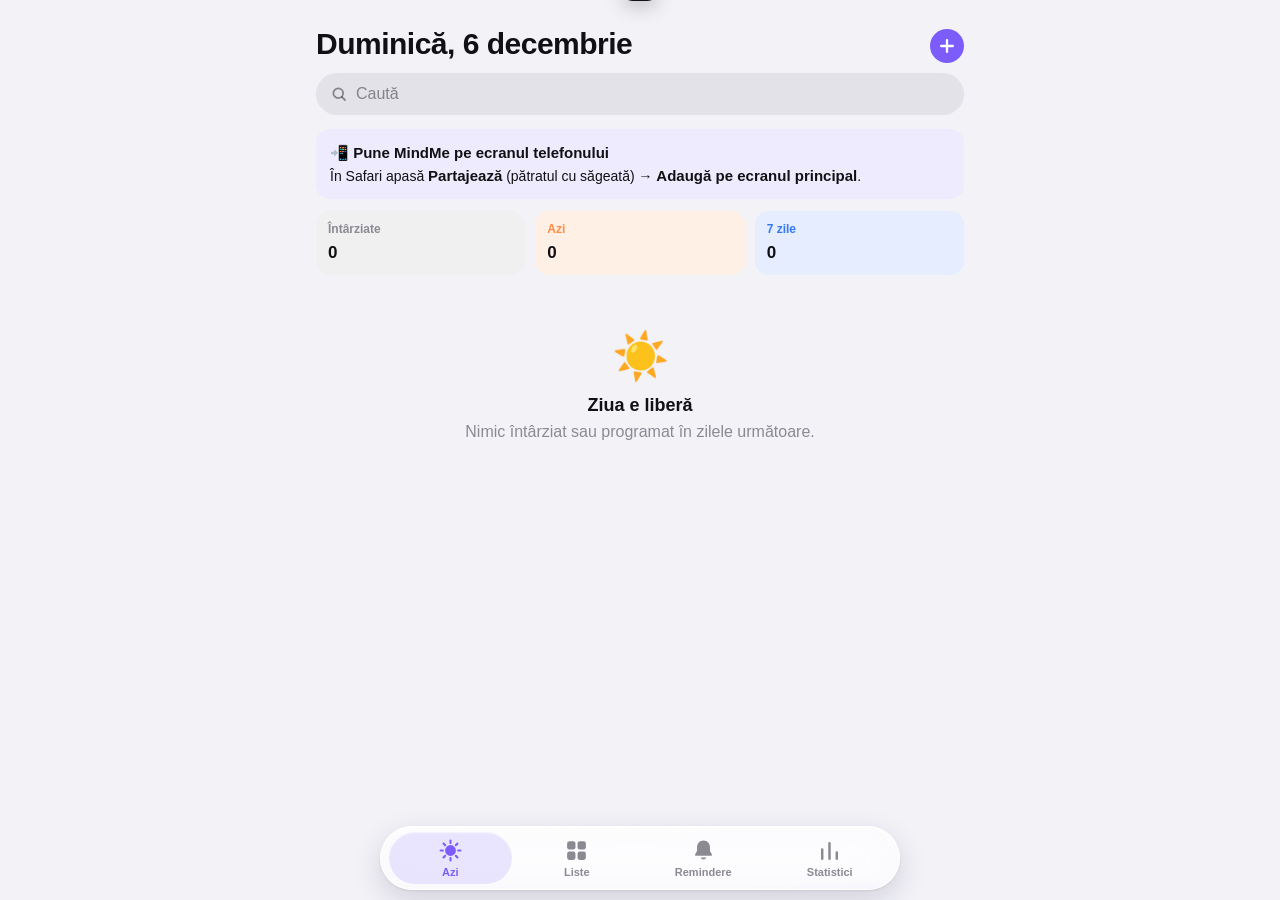
==== commit 9820101a: "MindMe: Vacanțe — trips with day-by-day program, ideas, tickets & documents (offline), packing list," ====
--- a/docs/index.html
+++ b/docs/index.html
@@ -21,6 +21,7 @@
   <div id="sheet"></div>
   <div id="toast"></div>
   <script src="catalog.js"></script>
+  <script src="trips.js"></script>
   <script src="app.js"></script>
 </body>
 </html>
--- a/docs/style.css
+++ b/docs/style.css
@@ -32,7 +32,7 @@
 }
 
 * { box-sizing: border-box; -webkit-tap-highlight-color: transparent; }
-html, body { margin: 0; padding: 0; background: var(--bg); color: var(--text); height: 100%; overflow: hidden; overscroll-behavior: none; }
+html, body { margin: 0; padding: 0; background: var(--bg); color: var(--text); }
 body {
   font-family: -apple-system, BlinkMacSystemFont, "SF Pro Text", "Segoe UI", Roboto, sans-serif;
   font-size: 16px; line-height: 1.3;
@@ -49,16 +49,12 @@
 /* the page itself never scrolls: only this area between the fixed header and the bottom bar does,
    and it stops exactly at the bar (no rubber-band past the ends) */
 :root { --barspace: calc(var(--safe-b) + 84px); --toppad: calc(var(--safe-t) + 18px); }
-#app { position: fixed; top: 0; left: 0; right: 0; bottom: 0; max-width: 680px; margin: 0 auto;
-  overflow-y: auto; overflow-x: hidden; overscroll-behavior: none; -webkit-overflow-scrolling: touch;
-  /* content scrolls under the glass bar like before; the empty space at the end lets the last item stop above it */
-  padding: 0 16px calc(var(--tabh) + var(--safe-b) + 44px); }
-/* fixed header: title row + search bar (main screens) or the "‹ Liste" row (inside a list);
-   a little lower than before so the text stays clear of the status bar; dragging on it doesn't scroll */
-.mainhead, #app > .topbar:first-child { position: sticky; top: 0; z-index: 6; background: var(--bg);
-  margin: 0 -16px; padding: var(--toppad) 16px 0; touch-action: none; }
-#app > .topbar:first-child { padding-bottom: 2px; }
-#tabbar, .sheet-head, .panel-head { touch-action: none; }
+/* normal page scrolling (iPhone momentum + elastic bounce), the whole page moves; content starts a little
+   lower so the text stays clear of the status bar, scrolls under the glass bar and ends above it */
+#app { max-width: 680px; margin: 0 auto; padding: var(--toppad) 16px calc(var(--tabh) + var(--safe-b) + 44px); }
+#tabbar, .panel-head { touch-action: none; }
+/* keyboard open: the bar slides away so it doesn't sit on top of the keyboard */
+body.typing #tabbar { transform: translateY(140%); opacity: 0; pointer-events: none; transition: transform .25s ease, opacity .2s ease; }
 
 /* ---------- header ---------- */
 .topbar { display: flex; align-items: center; justify-content: space-between; min-height: 40px; gap: 8px; }
@@ -284,6 +280,20 @@
 .asheet .agroup button.danger { color: var(--red); }
 .asheet .agroup button.cancel { font-weight: 700; }
 .asheet .agroup button.sel::after { content: "  ✓"; }
+/* long option lists scroll inside the sheet (the sheet never grows past the screen) */
+.asheet { display: flex; flex-direction: column; max-height: calc(100dvh - var(--safe-t) - var(--safe-b) - 24px); }
+.asheet .ascroll { display: flex; flex-direction: column; min-height: 0; flex: 0 1 auto; }
+.asheet .ascroll .aitems { overflow-y: auto; -webkit-overflow-scrolling: touch; overscroll-behavior: contain; min-height: 0; }
+.asheet .ascroll .aitems button + button { border-top: .5px solid var(--line); }
+/* two-column tiles (store aisles) */
+.asheet .agrid .aitems { display: grid; grid-template-columns: 1fr 1fr; gap: 8px; padding: 10px; }
+.asheet .agrid .aitems button { display: flex; align-items: center; gap: 8px; padding: 11px 10px; font-size: 14px; font-weight: 600; color: var(--text);
+  text-align: left; border: 0 !important; border-radius: 12px; background: var(--card2); transition: transform .12s; }
+.asheet .agrid .aitems button:active { transform: scale(.95); }
+.ag-ico { font-size: 20px; flex: 0 0 auto; }
+.quick.wrap { flex-wrap: wrap; overflow: visible; }
+.quick.wrap button.on { background: var(--pink); color: #fff; }
+.ag-lbl { min-width: 0; line-height: 1.2; }
 
 #toast { position: fixed; left: 50%; top: calc(var(--safe-t) + 12px); transform: translate(-50%, -150%); background: var(--text); color: var(--bg); padding: 11px 18px; border-radius: 22px; font-weight: 600; font-size: 14px; z-index: 40; transition: transform .3s cubic-bezier(.2,.9,.3,1); max-width: 90vw; text-align: center; box-shadow: 0 6px 20px rgba(0,0,0,.2); }
 #toast.show { transform: translate(-50%, 0); }
@@ -344,11 +354,48 @@
 
 /* mini-apps (Zile de concediu, Zile la birou): full screen, slides in */
 /* the list header on top, the mini-app below it down to the bottom edge; MindMe's bar floats over it */
-body.inapp #app { padding-bottom: 0; overflow: hidden; }
-.appview { display: flex; flex-direction: column; height: 100%; padding-top: var(--toppad); }
+body.inapp { overflow: hidden; }
+body.inapp #app { padding-bottom: 0; }
+.appview { display: flex; flex-direction: column; height: calc(100dvh - var(--toppad)); }
 .appview > .topbar { touch-action: none; }
 .appview h1 { margin-bottom: 4px; }
 .appview iframe { flex: 1; min-height: 0; width: calc(100% + 32px); margin: 0 -16px; border: 0; background: var(--bg); display: block; }
+
+/* ---------- Vacanțe ---------- */
+.tripcards { display: flex; flex-direction: column; gap: 10px; }
+.tripcards .swipe { border-radius: 16px; }
+.tripcard { display: flex; align-items: center; gap: 14px; padding: 14px; border-radius: 16px; box-shadow: var(--shadow);
+  background: linear-gradient(135deg, color-mix(in srgb, var(--c) 14%, var(--card)), var(--card) 70%); cursor: pointer; }
+.tripcard:active { transform: scale(.985); }
+.tc-emoji { width: 54px; height: 54px; border-radius: 15px; display: grid; place-items: center; font-size: 30px; background: color-mix(in srgb, var(--c) 18%, transparent); flex: 0 0 auto; }
+.tc-body { flex: 1; min-width: 0; }
+.tc-dest { font-size: 19px; font-weight: 800; }
+.tc-dates { font-size: 13px; color: var(--muted); margin-top: 1px; }
+.trow .ticon { width: 30px; text-align: center; font-size: 20px; margin-top: 1px; flex: 0 0 auto; }
+.trow + .trow::before { left: 92px; }
+.tend { font-size: 12px; font-weight: 600; color: var(--muted); }
+.ticket { background: var(--card); border-radius: 16px; box-shadow: var(--shadow); padding: 14px; margin-top: 12px; cursor: pointer; position: relative; }
+.ticket:active { transform: scale(.985); }
+.tk-top { display: flex; gap: 12px; align-items: center; }
+.tk-ico { font-size: 26px; }
+.tk-title { font-weight: 800; font-size: 17px; }
+.tk-when { font-size: 13px; color: var(--muted); margin-top: 2px; }
+.tk-route { display: flex; align-items: center; gap: 10px; margin-top: 12px; font-size: 18px; }
+.tk-route span { color: var(--muted); }
+.tk-ref { margin-top: 12px; padding-top: 10px; border-top: 1.5px dashed var(--line); display: flex; justify-content: space-between; align-items: baseline; gap: 10px; }
+.tk-ref span { font-size: 12px; color: var(--muted); font-weight: 600; text-transform: uppercase; }
+.tk-ref b { font-size: 20px; letter-spacing: 1px; font-variant-numeric: tabular-nums; }
+.tk-files { display: flex; gap: 8px; margin-top: 12px; flex-wrap: wrap; }
+.tk-file { width: 64px; height: 64px; border-radius: 10px; background: var(--card2) center / cover no-repeat; display: grid; place-items: center; font-size: 26px; }
+.tr-types { display: grid; grid-template-columns: repeat(4, 1fr); gap: 6px; }
+.tr-types button { display: flex; flex-direction: column; align-items: center; gap: 3px; padding: 9px 2px; border-radius: 12px; background: var(--card); font-size: 11px; font-weight: 600; color: var(--muted); line-height: 1.15; text-align: center; transition: transform .12s; }
+.tr-types button span { font-size: 22px; }
+.tr-types button.on { background: var(--accent); color: #fff; }
+.tr-types button:active { transform: scale(.94); }
+.tr-emojis { display: flex; flex-wrap: wrap; gap: 8px; margin-top: 12px; }
+.tr-emojis button { width: 44px; height: 44px; border-radius: 12px; font-size: 24px; background: var(--card); }
+.tr-emojis button.on { background: color-mix(in srgb, var(--accent) 22%, var(--card)); box-shadow: 0 0 0 2px var(--accent); }
+a.linkrow { text-decoration: none; }
 
 /* stats: month → lists that expand */
 .acc + .acc { border-top: .5px solid var(--line); }
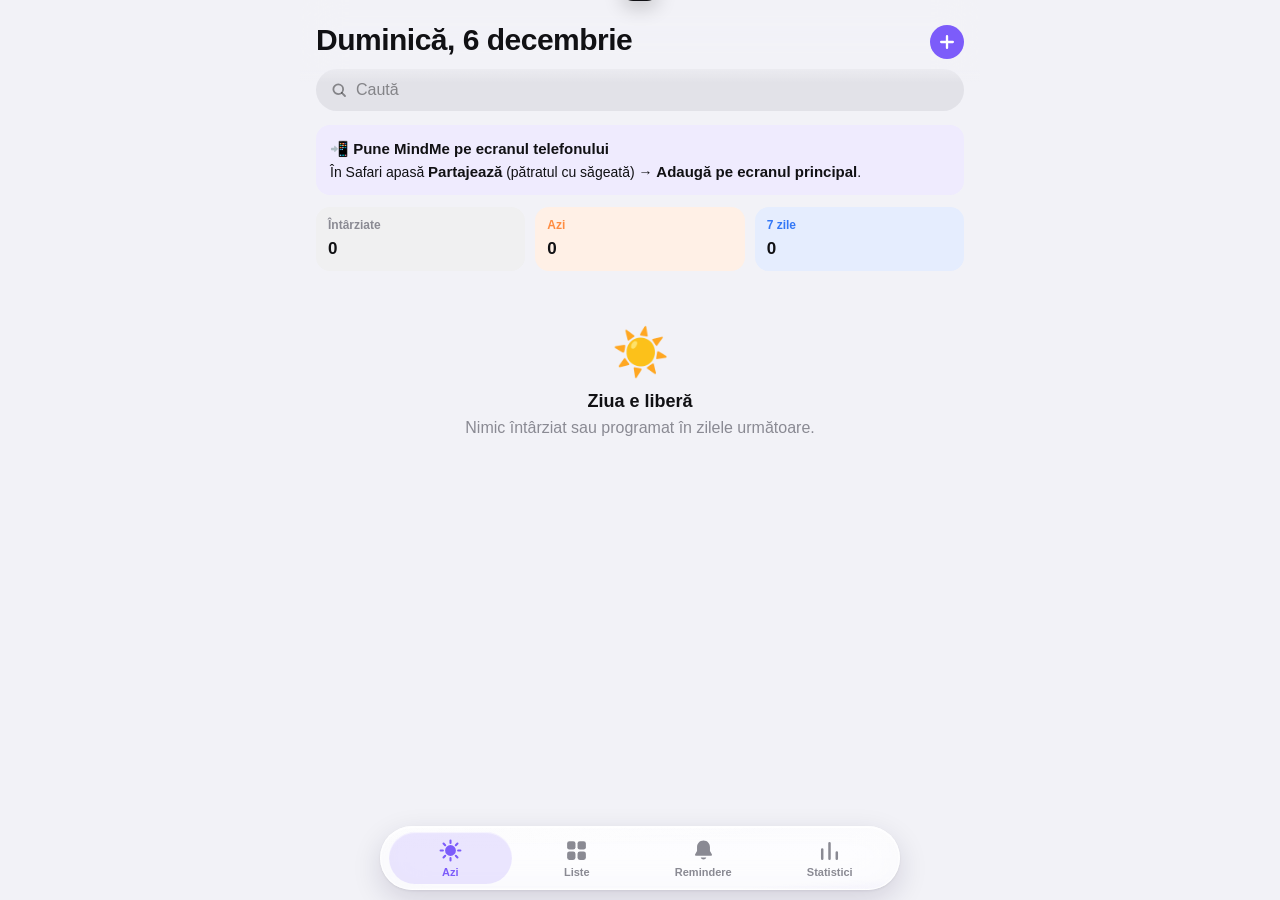
==== commit 13b14a8c: "MindMe: fixed glass header on every screen, liquid-glass bubble while dragging, magnifier inside the" ====
--- a/docs/index.html
+++ b/docs/index.html
@@ -16,6 +16,7 @@
   <link rel="stylesheet" href="style.css">
 </head>
 <body>
+  <div id="fixhead"></div>
   <div id="app"></div>
   <nav id="tabbar"></nav>
   <div id="sheet"></div>
--- a/docs/style.css
+++ b/docs/style.css
@@ -321,7 +321,18 @@
 .sfield input::-webkit-search-decoration { -webkit-appearance: none; }
 .scancel { max-width: 0; opacity: 0; overflow: hidden; white-space: nowrap; color: var(--accent); font-size: 16px; font-weight: 500; margin-left: 0;
   transition: max-width .34s cubic-bezier(.2,.9,.3,1), opacity .25s ease, margin .34s cubic-bezier(.2,.9,.3,1); }
-#app.searching .hrow { max-height: 0; opacity: 0; transform: translateY(-16px); }
+body.searching #fixhead .hrow { max-height: 0; opacity: 0; transform: translateY(-16px); }
+body.searching #fixhead { padding-bottom: 0; }
+/* the fixed top of each screen: frosted glass, the page scrolls underneath */
+#fixhead { position: fixed; top: 0; left: 0; right: 0; z-index: 9; max-width: 680px; margin: 0 auto; display: none;
+  padding: var(--toppad) 16px 4px; touch-action: none;
+  background: color-mix(in srgb, var(--bg) 78%, transparent);
+  backdrop-filter: blur(20px) saturate(180%); -webkit-backdrop-filter: blur(20px) saturate(180%); }
+#fixhead.on { display: block; }
+#fixhead::after { content: ""; position: absolute; left: 0; right: 0; bottom: -14px; height: 14px; pointer-events: none;
+  background: linear-gradient(to bottom, color-mix(in srgb, var(--bg) 60%, transparent), transparent); }
+#fixhead h1 { margin-bottom: 8px; }
+#fixhead .hrow h1 { margin: 2px 0 6px; }
 #app.searching .sfield { background: rgba(118,118,128,.17); box-shadow: 0 0 0 2px color-mix(in srgb, var(--accent) 30%, transparent); }
 #app.searching .scancel { max-width: 110px; opacity: 1; margin-left: 12px; }
 #app.searching .screen-body { display: none; }
@@ -347,6 +358,36 @@
 .sl-x { width: 36px; height: 36px; color: var(--muted); font-size: 14px; }
 .searchlayer .catrow + .catrow::before { content: ""; position: absolute; top: 0; left: 68px; right: 0; border-top: .5px solid var(--line); }
 
+/* ---------- liquid glass bubble while dragging (bottom bar + segmented buttons) ----------
+   the bubble lifts above the icons as a clear lens: blur + saturation + bright rim + specular highlight */
+#tabbar { overflow: hidden; }
+#tabbar .tbadge { top: 1px; }
+#tabbar .pill, .segpill { transition-property: transform, width, top, bottom, scale, background, box-shadow; }
+#tabbar.dragging .pill {
+  z-index: 2; top: 3px; bottom: 3px;
+  background: linear-gradient(180deg, rgba(255,255,255,.34), rgba(255,255,255,.12));
+  backdrop-filter: blur(1.5px) saturate(190%) brightness(1.12) contrast(1.05);
+  -webkit-backdrop-filter: blur(1.5px) saturate(190%) brightness(1.12) contrast(1.05);
+  border: .5px solid rgba(255,255,255,.85);
+  box-shadow: inset 0 1.5px 1px rgba(255,255,255,.95), inset 0 -2px 4px rgba(124,92,250,.18), 0 8px 22px rgba(60,40,140,.22);
+}
+#tabbar.dragging .pill::after, .seg.dragging .segpill::after, .segin.dragging .segpill::after {
+  content: ""; position: absolute; left: 12%; right: 12%; top: 2px; height: 38%; border-radius: 999px; pointer-events: none;
+  background: linear-gradient(180deg, rgba(255,255,255,.75), rgba(255,255,255,0));
+}
+.seg, .segin { overflow: hidden; }
+.seg.dragging .segpill, .segin.dragging .segpill {
+  z-index: 2; background: linear-gradient(180deg, rgba(255,255,255,.4), rgba(255,255,255,.14));
+  backdrop-filter: blur(1px) saturate(190%) brightness(1.1); -webkit-backdrop-filter: blur(1px) saturate(190%) brightness(1.1);
+  border: .5px solid rgba(255,255,255,.85);
+  box-shadow: inset 0 1px 1px rgba(255,255,255,.95), 0 4px 14px rgba(0,0,0,.16);
+}
+@media (prefers-color-scheme: dark) {
+  #tabbar.dragging .pill, .seg.dragging .segpill, .segin.dragging .segpill {
+    background: linear-gradient(180deg, rgba(255,255,255,.2), rgba(255,255,255,.05)); border-color: rgba(255,255,255,.35);
+  }
+}
+
 /* magnifier while sliding a finger along the bar / segments: follow the finger quickly,
    spring back to normal size when you let go */
 #tabbar.dragging button, .seg.dragging button, .segin.dragging button { transition: transform .09s linear, color .2s; }
@@ -374,7 +415,8 @@
 .trow .ticon { width: 30px; text-align: center; font-size: 20px; margin-top: 1px; flex: 0 0 auto; }
 .trow + .trow::before { left: 92px; }
 .tend { font-size: 12px; font-weight: 600; color: var(--muted); }
-.ticket { background: var(--card); border-radius: 16px; box-shadow: var(--shadow); padding: 14px; margin-top: 12px; cursor: pointer; position: relative; }
+.tk-wrap { border-radius: 16px; margin-top: 12px; box-shadow: var(--shadow); }
+.ticket { background: var(--card); border-radius: 16px; padding: 14px; cursor: pointer; position: relative; }
 .ticket:active { transform: scale(.985); }
 .tk-top { display: flex; gap: 12px; align-items: center; }
 .tk-ico { font-size: 26px; }
@@ -411,6 +453,13 @@
 .acc-inner { overflow: hidden; background: color-mix(in srgb, var(--card2) 55%, var(--card)); }
 .acc.open .acc-inner { border-top: .5px solid var(--line); }
 
+/* shopping: quantity − / + on each row */
+.qtyctl { display: flex; align-items: center; gap: 2px; background: var(--card2); border-radius: 18px; padding: 2px; flex: 0 0 auto; align-self: center; }
+.qtyctl button { width: 30px; height: 30px; border-radius: 15px; font-size: 18px; font-weight: 700; color: var(--accent); display: grid; place-items: center; transition: transform .12s, background .12s; }
+.qtyctl button:active { transform: scale(.85); background: color-mix(in srgb, var(--accent) 15%, transparent); }
+.qtyctl span { min-width: 34px; text-align: center; font-weight: 800; font-size: 14px; font-variant-numeric: tabular-nums; white-space: nowrap; }
+.qtydone { font-weight: 700; font-size: 14px; color: var(--muted); align-self: center; }
+
 /* shopping: quick add */
 .quickadd { display: flex; align-items: center; gap: 8px; background: var(--card); border-radius: 14px; box-shadow: var(--shadow); padding: 6px 6px 6px 12px; }
 .quickadd .qa-plus { width: 30px; height: 30px; border-radius: 15px; background: var(--c); color: #fff; display: grid; place-items: center; flex: 0 0 auto; transition: transform .15s; }
@@ -446,6 +495,36 @@
 .cal-grid button:disabled { opacity: .28; }
 .cal-foot { display: flex; justify-content: space-between; align-items: center; margin-top: 10px; font-size: 14px; color: var(--muted); font-weight: 600; }
 .cal-foot button { color: var(--red); font-weight: 600; font-size: 14px; }
+
+/* missed doses card */
+.missedcard { background: color-mix(in srgb, var(--red) 9%, var(--card)); border: 1px solid color-mix(in srgb, var(--red) 25%, transparent); border-radius: 16px; padding: 14px; margin: 6px 0 4px; animation: slIn .3s both; }
+.mc-head { font-weight: 800; font-size: 16px; color: var(--red); }
+.missedcard .mc-sub { font-size: 13px; color: var(--muted); margin: 3px 0 8px; }
+.mrow { display: flex; align-items: center; gap: 8px; padding: 9px 0; border-top: .5px solid var(--line); }
+.mrow-t { flex: 1; min-width: 0; display: flex; flex-direction: column; }
+.mrow-t b { font-size: 15px; overflow: hidden; text-overflow: ellipsis; white-space: nowrap; }
+.mrow-t span { font-size: 12px; color: var(--muted); }
+.mbtn { font-size: 13px; font-weight: 700; padding: 7px 10px; border-radius: 10px; background: var(--card2); color: var(--text); white-space: nowrap; transition: transform .12s; }
+.mbtn.ok { background: var(--green); color: #fff; }
+.mbtn:active { transform: scale(.93); }
+.mc-all { display: block; margin: 8px auto 0; font-size: 13px; font-weight: 600; color: var(--muted); }
+/* medicine history calendar */
+.mh-grid button.mh-ok { background: color-mix(in srgb, var(--green) 85%, transparent); color: #fff; }
+.mh-grid button.mh-part { background: color-mix(in srgb, var(--orange) 80%, transparent); color: #fff; }
+.mh-grid button.mh-bad { background: color-mix(in srgb, var(--red) 80%, transparent); color: #fff; }
+.mh-grid button.mh-skip { background: rgba(118,118,128,.35); color: #fff; }
+.mh-grid button.sel { box-shadow: 0 0 0 3px var(--card), 0 0 0 5px var(--text); }
+.mh-legend { display: flex; gap: 12px; flex-wrap: wrap; justify-content: center; margin-top: 10px; font-size: 12px; color: var(--muted); font-weight: 600; }
+.mh-legend span::before { content: ""; display: inline-block; width: 10px; height: 10px; border-radius: 5px; margin-right: 4px; vertical-align: -1px; }
+.mh-legend .ok::before { background: var(--green); } .mh-legend .part::before { background: var(--orange); }
+.mh-legend .bad::before { background: var(--red); } .mh-legend .skip::before { background: rgba(118,118,128,.5); }
+.mh-detail { margin-top: 12px; padding-top: 10px; border-top: .5px solid var(--line); animation: slIn .25s both; }
+.mh-dtitle { font-weight: 700; margin-bottom: 6px; }
+.mh-dose { display: flex; align-items: center; gap: 10px; padding: 5px 0; }
+.mh-dose b { width: 46px; font-variant-numeric: tabular-nums; }
+.mh-seg { flex: 1; display: flex; background: rgba(118,118,128,.14); border-radius: 9px; padding: 2px; }
+.mh-seg button { flex: 1; padding: 6px 2px; font-size: 13px; font-weight: 600; border-radius: 7px; }
+.mh-seg button.on { background: var(--card); box-shadow: 0 1px 3px rgba(0,0,0,.12); }
 
 /* medicines */
 .medico { width: 34px; height: 34px; border-radius: 10px; display: grid; place-items: center; font-size: 19px; flex: 0 0 auto; background: color-mix(in srgb, var(--c) 18%, transparent); }
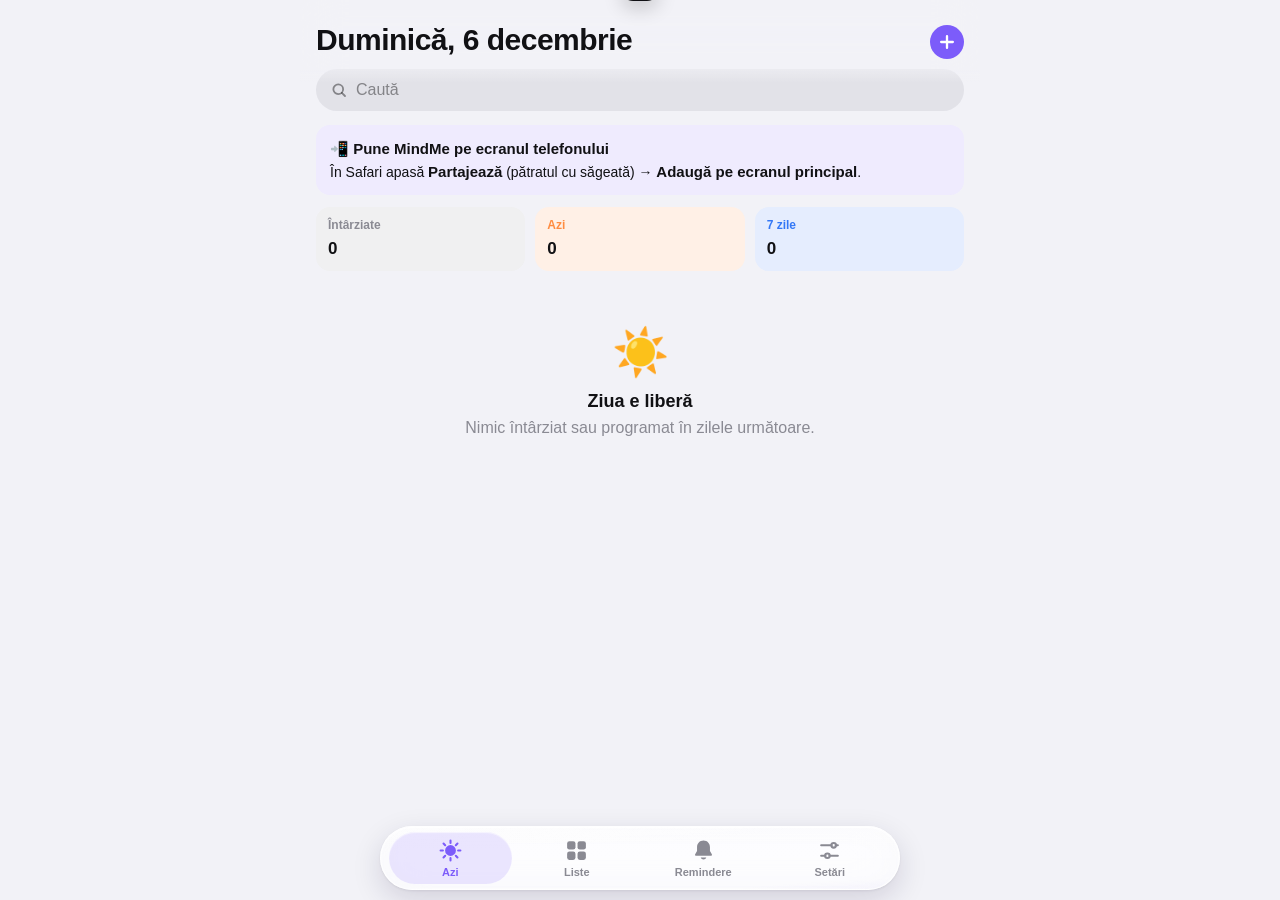
==== commit c2d2bbcf: "MindMe 1.5: Setari tab (theme auto/light/dark, lists, backup, about), justified paragraphs, trip tim" ====
--- a/docs/index.html
+++ b/docs/index.html
@@ -2,6 +2,7 @@
 <html lang="ro">
 <head>
   <meta charset="utf-8">
+  <script>try{var t=localStorage.getItem("mindme.theme");if(t==="light"||t==="dark")document.documentElement.setAttribute("data-theme",t);}catch(e){}</script>
   <meta name="viewport" content="width=device-width, initial-scale=1, viewport-fit=cover, maximum-scale=1">
   <title>MindMe</title>
   <meta name="description" content="Notițe, comenzi, plăți și remindere – bifate.">
--- a/docs/style.css
+++ b/docs/style.css
@@ -1,581 +1,685 @@
-:root {
-  --bg: #F2F2F7;
-  --card: #FFFFFF;
-  --card2: #F7F7FA;
-  --text: #111114;
-  --muted: #8A8A93;
-  --line: rgba(60, 60, 67, .14);
-  --accent: #7C5CFA;
-  --red: #EB4240;
-  --green: #2EB87A;
-  --orange: #FF8C40;
-  --blue: #3478F6;
-  --pink: #E84D8A;
-  --purple: #9961F2;
-  --shadow: 0 1px 2px rgba(0,0,0,.04), 0 4px 14px rgba(0,0,0,.05);
-  --tabh: 58px;
-  --safe-b: env(safe-area-inset-bottom, 0px);
-  --safe-t: env(safe-area-inset-top, 0px);
-  color-scheme: light;
-}
-@media (prefers-color-scheme: dark) {
-  :root {
-    --bg: #000000;
-    --card: #1C1C1E;
-    --card2: #2C2C2E;
-    --text: #F4F4F6;
-    --muted: #8E8E96;
-    --line: rgba(255, 255, 255, .12);
-    --shadow: none;
-    color-scheme: dark;
-  }
-}
-
-* { box-sizing: border-box; -webkit-tap-highlight-color: transparent; }
-html, body { margin: 0; padding: 0; background: var(--bg); color: var(--text); }
-body {
-  font-family: -apple-system, BlinkMacSystemFont, "SF Pro Text", "Segoe UI", Roboto, sans-serif;
-  font-size: 16px; line-height: 1.3;
-  -webkit-font-smoothing: antialiased;
-  overscroll-behavior-y: none;
-}
-/* no text selection / long-press menu, except where you type */
-body { -webkit-user-select: none; user-select: none; -webkit-touch-callout: none; }
-input, textarea, select { -webkit-user-select: text; user-select: text; -webkit-touch-callout: default; }
-img { -webkit-user-drag: none; pointer-events: none; }
-button { font: inherit; color: inherit; background: none; border: 0; padding: 0; cursor: pointer; }
-input, select, textarea { font: inherit; color: var(--text); }
-
-/* the page itself never scrolls: only this area between the fixed header and the bottom bar does,
-   and it stops exactly at the bar (no rubber-band past the ends) */
-:root { --barspace: calc(var(--safe-b) + 84px); --toppad: calc(var(--safe-t) + 18px); }
-/* normal page scrolling (iPhone momentum + elastic bounce), the whole page moves; content starts a little
-   lower so the text stays clear of the status bar, scrolls under the glass bar and ends above it */
-#app { max-width: 680px; margin: 0 auto; padding: var(--toppad) 16px calc(var(--tabh) + var(--safe-b) + 44px); }
-#tabbar, .panel-head { touch-action: none; }
-/* keyboard open: the bar slides away so it doesn't sit on top of the keyboard */
-body.typing #tabbar { transform: translateY(140%); opacity: 0; pointer-events: none; transition: transform .25s ease, opacity .2s ease; }
-
-/* ---------- header ---------- */
-.topbar { display: flex; align-items: center; justify-content: space-between; min-height: 40px; gap: 8px; }
-.topbar .left, .topbar .right { display: flex; align-items: center; gap: 4px; }
-.topbar .left:has(.searchpill) { flex: 1; min-width: 0; margin-right: 6px; }
-.searchpill { flex: 1; display: flex; align-items: center; gap: 7px; height: 38px; padding: 0 14px; border-radius: 19px; background: rgba(118,118,128,.13); color: color-mix(in srgb, var(--text) 42%, transparent); font-size: 16px; text-align: left; transition: background .15s, transform .15s; }
-.searchpill svg { width: 18px; height: 18px; flex: 0 0 auto; }
-.searchpill:active { background: rgba(118,118,128,.22); transform: scale(.98); }
-.back { color: var(--accent); font-size: 17px; display: flex; align-items: center; gap: 2px; padding: 6px 4px 6px 0; }
-.back svg { width: 20px; height: 20px; }
-.iconbtn { width: 38px; height: 38px; border-radius: 19px; display: grid; place-items: center; color: var(--accent); }
-.iconbtn svg { width: 24px; height: 24px; }
-.iconbtn.fill { background: var(--accent); color: #fff; width: 34px; height: 34px; }
-.iconbtn.fill svg { width: 20px; height: 20px; }
-h1 { font-size: 32px; font-weight: 800; letter-spacing: -.5px; margin: 4px 0 12px; display: flex; align-items: center; gap: 10px; }
-h1 .emo { font-size: 28px; }
-.sub { color: var(--muted); font-size: 14px; margin: -8px 0 14px; }
-
-/* ---------- sections & rows ---------- */
-.sec-title { font-size: 13px; font-weight: 600; text-transform: uppercase; color: var(--muted); letter-spacing: .3px; margin: 22px 4px 7px; }
-.sec-title.red { color: var(--red); }
-.sec-title.orange { color: var(--orange); }
-.group { background: var(--card); border-radius: 14px; overflow: hidden; box-shadow: var(--shadow); }
-.row { display: flex; align-items: flex-start; gap: 12px; padding: 12px 14px; position: relative; cursor: pointer; }
-.row + .row::before { content: ""; position: absolute; top: 0; left: 50px; right: 0; border-top: .5px solid var(--line); }
-.row:active { background: var(--card2); }
-.row.done > * { opacity: .62; }
-
-/* swipe right → delete */
-.swipe { position: relative; overflow: hidden; transition: transform .18s ease; }
-.swipe.lifted { transition: none; z-index: 5; box-shadow: 0 10px 28px rgba(0,0,0,.22); border-radius: 12px; }
-.swipe.lifted .swipe-content { background: var(--card2); }
-.group:has(.lifted) { overflow: visible; }
-.swipe-del, .swipe-set { position: absolute; top: 0; bottom: 0; width: 92px; color: #fff; display: flex; flex-direction: column; align-items: center; justify-content: center; gap: 3px; font-size: 13px; font-weight: 700; transition: width .18s ease; }
-.swipe-del { left: 0; background: var(--red); }
-.swipe-set { right: 0; background: #5B6BFA; }
-.swipe-del svg, .swipe-set svg { width: 22px; height: 22px; transition: transform .18s ease; }
-.swipe[data-dir="r"] { background: var(--red); }
-.swipe[data-dir="l"] { background: #5B6BFA; }
-.swipe[data-dir="r"] .swipe-set, .swipe[data-dir="l"] .swipe-del, .swipe:not([data-dir]) .swipe-set, .swipe:not([data-dir]) .swipe-del { visibility: hidden; }
-.swipe[data-dir="r"] .swipe-del { visibility: visible; }
-.swipe[data-dir="l"] .swipe-set { visibility: visible; }
-.swipe.armed .swipe-del, .swipe.armed .swipe-set { width: 50%; }
-.swipe.armed svg { transform: scale(1.25); }
-.swipe-content { background: var(--card); position: relative; z-index: 1; transition: transform .22s cubic-bezier(.2,.9,.3,1); touch-action: pan-y; }
-.swipe + .swipe .row::before { content: ""; position: absolute; top: 0; left: 50px; right: 0; border-top: .5px solid var(--line); }
-.swipe + .swipe .catrow::before { content: ""; position: absolute; top: 0; left: 68px; right: 0; border-top: .5px solid var(--line); }
-.check { flex: 0 0 auto; width: 26px; height: 26px; margin-top: -1px; border-radius: 50%; border: 2px solid rgba(138,138,147,.55); display: grid; place-items: center; transition: transform .15s; }
-.check svg { width: 15px; height: 15px; color: #fff; opacity: 0; }
-.check.on { background: var(--c, var(--accent)); border-color: var(--c, var(--accent)); }
-.check.on svg { opacity: 1; }
-.check:active { transform: scale(.85); }
-.rbody { flex: 1; min-width: 0; }
-.rtitle { font-weight: 600; font-size: 16px; word-wrap: break-word; }
-.row.done .rtitle { text-decoration: line-through; color: var(--muted); }
-.rdetails { color: var(--muted); font-size: 14px; margin-top: 2px; display: -webkit-box; -webkit-line-clamp: 2; -webkit-box-orient: vertical; overflow: hidden; white-space: pre-line; }
-.ramount { font-weight: 700; font-size: 15px; white-space: nowrap; font-variant-numeric: tabular-nums; margin-top: 1px; }
-.prio { font-weight: 900; margin-right: 4px; }
-.catdot { margin-right: 4px; }
-.chips { display: flex; flex-wrap: wrap; gap: 5px; margin-top: 6px; }
-.chip { font-size: 12px; font-weight: 600; padding: 3px 8px; border-radius: 20px; background: color-mix(in srgb, var(--cc, var(--muted)) 14%, transparent); color: var(--cc, var(--muted)); white-space: nowrap; max-width: 100%; overflow: hidden; text-overflow: ellipsis; }
-button.chip { cursor: pointer; }
-.subs { margin-top: 7px; display: flex; flex-direction: column; gap: 5px; }
-.subrow { display: flex; align-items: center; gap: 8px; font-size: 14px; }
-.subcheck { width: 20px; height: 20px; border-radius: 6px; border: 2px solid rgba(138,138,147,.55); display: grid; place-items: center; flex: 0 0 auto; }
-.subcheck svg { width: 12px; height: 12px; color: #fff; opacity: 0; }
-.subcheck.on { background: var(--c, var(--accent)); border-color: var(--c, var(--accent)); }
-.subcheck.on svg { opacity: 1; }
-.subrow.on span { text-decoration: line-through; color: var(--muted); }
-
-/* lists screen */
-.catrow { display: flex; align-items: center; gap: 14px; padding: 12px 14px; position: relative; cursor: pointer; }
-.catrow + .catrow::before { content: ""; position: absolute; top: 0; left: 68px; right: 0; border-top: .5px solid var(--line); }
-.catrow:active { background: var(--card2); }
-.caticon { width: 40px; height: 40px; border-radius: 11px; display: grid; place-items: center; font-size: 22px; flex: 0 0 auto; background: var(--c); }
-.catname { font-weight: 650; font-size: 16px; }
-.catsub { font-size: 13px; color: var(--muted); margin-top: 1px; }
-.catsub.red { color: var(--red); }
-.badge { font-weight: 800; font-size: 14px; padding: 3px 10px; border-radius: 20px; background: color-mix(in srgb, var(--c) 16%, transparent); color: var(--c); }
-.chev { color: var(--muted); opacity: .6; }
-.chev svg { width: 16px; height: 16px; display: block; }
-.gear { color: var(--muted); padding: 6px; }
-.gear svg { width: 20px; height: 20px; display: block; }
-.order-btns { display: flex; gap: 2px; }
-.order-btns button { width: 34px; height: 34px; border-radius: 10px; background: var(--card2); display: grid; place-items: center; }
-.order-btns svg { width: 16px; height: 16px; }
-.linkrow { display: flex; align-items: center; gap: 12px; padding: 14px; color: var(--accent); font-weight: 600; width: 100%; text-align: left; }
-.linkrow + .linkrow { border-top: .5px solid var(--line); }
-.linkrow svg { width: 20px; height: 20px; }
-.footnote { font-size: 13px; color: var(--muted); margin: 8px 6px 0; }
-
-/* tiles */
-.tiles { display: grid; grid-template-columns: 1fr 1fr; gap: 10px; margin-bottom: 4px; }
-.tiles.three { grid-template-columns: 1fr 1fr 1fr; }
-.tile { border-radius: 14px; padding: 11px 12px; background: color-mix(in srgb, var(--tc) 13%, var(--card)); }
-.tile .tl { font-size: 12px; font-weight: 700; color: var(--tc); }
-.tile .tv { font-size: 17px; font-weight: 800; margin-top: 4px; font-variant-numeric: tabular-nums; word-break: break-word; }
-
-/* segmented + search */
-.seg { display: flex; background: rgba(118,118,128,.14); border-radius: 10px; padding: 2px; margin: 14px 0 0; }
-.seg button { flex: 1; padding: 7px 0; font-size: 14px; font-weight: 600; border-radius: 8px; color: var(--text); }
-
-
-.search { width: 100%; margin-top: 10px; border: 0; border-radius: 11px; padding: 10px 12px 10px 36px; background: rgba(118,118,128,.14) url("data:image/svg+xml,%3Csvg xmlns='http://www.w3.org/2000/svg' viewBox='0 0 24 24' fill='none' stroke='%238A8A93' stroke-width='2.4' stroke-linecap='round'%3E%3Ccircle cx='11' cy='11' r='7'/%3E%3Cpath d='m20 20-3.5-3.5'/%3E%3C/svg%3E") no-repeat 11px center / 17px; outline: none; font-size: 16px; }
-
-.empty { text-align: center; padding: 48px 20px 30px; color: var(--muted); }
-.empty .big { font-size: 46px; margin-bottom: 8px; }
-.empty b { display: block; color: var(--text); font-size: 18px; margin-bottom: 4px; }
-.btn { display: inline-flex; align-items: center; justify-content: center; gap: 6px; padding: 11px 18px; border-radius: 12px; font-weight: 700; background: var(--accent); color: #fff; }
-.btn.light { background: color-mix(in srgb, var(--accent) 14%, transparent); color: var(--accent); }
-.btn.red { background: color-mix(in srgb, var(--red) 13%, transparent); color: var(--red); }
-.btn.block { width: 100%; }
-.btn.small { padding: 7px 12px; font-size: 14px; border-radius: 10px; }
-.mt { margin-top: 14px; }
-
-.banner { border-radius: 14px; padding: 14px; background: color-mix(in srgb, var(--accent) 12%, var(--card)); margin-bottom: 12px; font-size: 14px; }
-.banner b { display: block; font-size: 15px; margin-bottom: 3px; }
-
-/* ---------- tab bar ---------- */
-/* ---------- bottom bar: floating "liquid glass" capsule (like iOS 26 / WhatsApp) ---------- */
-#tabbar { position: fixed; left: 14px; right: 14px; bottom: calc(var(--safe-b) + 10px); max-width: 520px; margin: 0 auto; display: flex; justify-content: space-around; padding: 6px; border-radius: 34px; z-index: 10;
-  background: linear-gradient(180deg, rgba(255,255,255,.62), rgba(255,255,255,.38));
-  backdrop-filter: blur(22px) saturate(190%) brightness(1.04); -webkit-backdrop-filter: blur(22px) saturate(190%) brightness(1.04);
-  border: .5px solid rgba(255,255,255,.75);
-  box-shadow: 0 10px 30px rgba(20,10,60,.14), 0 1px 3px rgba(0,0,0,.08), inset 0 1px 1px rgba(255,255,255,.9), inset 0 -1px 1px rgba(255,255,255,.25);
-  transform-origin: 50% 100%; transition: transform .35s cubic-bezier(.3,1.4,.5,1), padding .3s ease;
-  touch-action: none; -webkit-user-select: none; user-select: none; }
-#tabbar::before { content: ""; position: absolute; inset: 0; border-radius: inherit; pointer-events: none; background: radial-gradient(120% 90% at 20% -20%, rgba(255,255,255,.55), transparent 55%), radial-gradient(90% 80% at 110% 130%, rgba(124,92,250,.10), transparent 60%); }
-@media (prefers-color-scheme: dark) {
-  #tabbar { background: linear-gradient(180deg, rgba(60,60,67,.62), rgba(30,30,34,.5)); border-color: rgba(255,255,255,.14); box-shadow: 0 10px 30px rgba(0,0,0,.5), inset 0 1px 1px rgba(255,255,255,.18); }
-  #tabbar::before { background: radial-gradient(120% 90% at 20% -20%, rgba(255,255,255,.12), transparent 55%); }
-}
-#tabbar.pressing { transform: scale(1.05); }
-#tabbar.compact:not(.pressing) { transform: scale(.9) translateY(4px); }
-#tabbar button { flex: 1; display: flex; flex-direction: column; align-items: center; gap: 2px; font-size: 11px; font-weight: 600; color: var(--muted); padding: 5px 0 4px; position: relative; z-index: 1; transition: color .2s, transform .25s cubic-bezier(.3,1.4,.5,1); }
-#tabbar button svg { width: 25px; height: 25px; }
-#tabbar button.on { color: var(--accent); }
-#tabbar button.over { color: var(--accent); transform: scale(1.12); }
-#tabbar .pill { position: absolute; left: 0; top: 5px; bottom: 5px; border-radius: 28px; background: color-mix(in srgb, var(--accent) 15%, rgba(255,255,255,.35)); transition: transform .38s cubic-bezier(.3,1.35,.5,1), width .25s ease, top .2s ease, bottom .2s ease; z-index: 0; pointer-events: none; box-shadow: inset 0 1px 1px rgba(255,255,255,.6); }
-#tabbar.dragging .pill { transition: width .2s ease, top .2s ease, bottom .2s ease; top: 1px; bottom: 1px; background: color-mix(in srgb, var(--accent) 22%, rgba(255,255,255,.4)); box-shadow: 0 4px 14px rgba(124,92,250,.28), inset 0 1px 1px rgba(255,255,255,.7); }
-@media (prefers-color-scheme: dark) { #tabbar .pill { background: color-mix(in srgb, var(--accent) 30%, rgba(255,255,255,.06)); box-shadow: inset 0 1px 1px rgba(255,255,255,.15); } }
-#tabbar .tbadge { position: absolute; top: -2px; left: calc(50% + 6px); background: var(--red); color: #fff; font-size: 11px; font-weight: 700; min-width: 18px; height: 18px; border-radius: 9px; padding: 0 5px; display: grid; place-items: center; }
-
-/* ---------- sheet (editors) ---------- */
-#sheet:empty { display: none; }
-.overlay { position: fixed; inset: 0; background: rgba(0,0,0,.35); z-index: 20; animation: fade .2s; }
-.panel { position: fixed; left: 0; right: 0; bottom: 0; top: calc(var(--safe-t) + 14px); background: var(--bg); border-radius: 14px 14px 0 0; z-index: 21; display: flex; flex-direction: column; animation: up .25s cubic-bezier(.2,.9,.3,1); max-width: 680px; margin: 0 auto; }
-@keyframes up { from { transform: translateY(100%); } to { transform: none; } }
-@keyframes fade { from { opacity: 0; } to { opacity: 1; } }
-.panel-head { display: flex; align-items: center; justify-content: space-between; padding: 14px 16px 10px; gap: 8px; }
-.panel-head .t { font-weight: 700; font-size: 17px; text-align: center; flex: 1; white-space: nowrap; overflow: hidden; text-overflow: ellipsis; }
-.panel-head button { color: var(--accent); font-size: 17px; min-width: 70px; text-align: left; }
-.panel-head button.save { font-weight: 700; text-align: right; }
-.panel-head button:disabled { opacity: .35; }
-.panel-body { overflow-y: auto; -webkit-overflow-scrolling: touch; padding: 4px 16px calc(var(--safe-b) + 40px); flex: 1; }
-
-.form { background: var(--card); border-radius: 12px; overflow: hidden; margin-bottom: 8px; }
-.fhead { font-size: 13px; color: var(--muted); text-transform: uppercase; margin: 18px 6px 6px; font-weight: 600; }
-.ffoot { font-size: 13px; color: var(--muted); margin: 6px 6px 4px; }
-.ffoot.red { color: var(--red); }
-.ffoot.orange { color: var(--orange); }
-.field { display: flex; align-items: center; gap: 10px; padding: 0 14px; min-height: 46px; position: relative; }
-.field + .field::before, .field + .fieldcol::before, .fieldcol + .field::before, .fieldcol + .fieldcol::before { content: ""; position: absolute; top: 0; left: 14px; right: 0; border-top: .5px solid var(--line); }
-.fieldcol { padding: 10px 14px; position: relative; }
-.field .lbl { flex: 1; min-width: 0; }
-.field label.sw { flex: 0 0 51px; }
-.field input[type=text], .field input[type=number], .field input[inputmode], .field textarea { flex: 1; border: 0; outline: none; background: transparent; padding: 12px 0; min-width: 0; }
-.field input.right { text-align: right; }
-.field textarea { resize: none; min-height: 46px; line-height: 1.35; }
-.field .titlein { font-weight: 650; font-size: 18px; }
-.field select { border: 0; background: transparent; color: var(--muted); text-align: right; outline: none; direction: rtl; padding: 12px 0; max-width: 62%; }
-.field select option { direction: ltr; }
-.field input[type=date], .field input[type=datetime-local], .field input[type=time] { -webkit-appearance: none; appearance: none; border: 0; background: var(--card2); border-radius: 8px; padding: 7px 10px; outline: none; color: var(--text); min-height: 34px; max-width: 64%; flex: 0 1 auto; font-size: 16px; text-align: right; }
-.field input::-webkit-date-and-time-value { text-align: right; }
-.field .ico { width: 22px; text-align: center; font-size: 17px; }
-.amountin { font-weight: 700; font-size: 17px; }
-
-/* switch */
-.sw { position: relative; width: 51px; height: 31px; flex: 0 0 auto; }
-.sw input { opacity: 0; width: 0; height: 0; position: absolute; }
-.sw span { position: absolute; inset: 0; background: rgba(120,120,128,.24); border-radius: 31px; transition: background .2s; }
-.sw span::after { content: ""; position: absolute; width: 27px; height: 27px; left: 2px; top: 2px; background: #fff; border-radius: 50%; box-shadow: 0 2px 5px rgba(0,0,0,.2); transition: transform .2s; }
-.sw input:checked + span { background: var(--green); }
-.sw input:checked + span::after { transform: translateX(20px); }
-
-.segin { display: flex; background: rgba(118,118,128,.14); border-radius: 9px; padding: 2px; width: 100%; margin: 8px 0; }
-.segin button { flex: 1; padding: 7px 4px; font-size: 14px; font-weight: 600; border-radius: 7px; }
-
-
-
-.quick { display: flex; gap: 7px; overflow-x: auto; padding: 10px 14px; scrollbar-width: none; }
-.quick::-webkit-scrollbar { display: none; }
-.quick button { white-space: nowrap; padding: 6px 11px; border-radius: 16px; font-size: 13px; font-weight: 600; background: color-mix(in srgb, var(--pink) 13%, transparent); color: var(--pink); }
-
-.subedit { display: flex; align-items: center; gap: 10px; padding: 0 8px 0 14px; min-height: 44px; position: relative; }
-.subedit + .subedit::before { content: ""; position: absolute; top: 0; left: 44px; right: 0; border-top: .5px solid var(--line); }
-.subedit input[type=text] { flex: 1; border: 0; outline: none; background: transparent; padding: 11px 0; min-width: 0; }
-.subedit .x { color: var(--muted); width: 32px; height: 32px; display: grid; place-items: center; font-size: 20px; }
-.subedit.on input { text-decoration: line-through; color: var(--muted); }
-.sublist .subedit { background: var(--card); transition: transform .18s ease; }
-.sublist .subedit.dragging { transition: none; z-index: 3; box-shadow: 0 6px 20px rgba(0,0,0,.18); border-radius: 10px; }
-.sublist .subedit.dragging::before { display: none; }
-.subedit .handle { width: 36px; height: 40px; display: grid; place-items: center; color: var(--muted); touch-action: none; cursor: grab; flex: 0 0 auto; }
-.subedit .handle svg { width: 20px; height: 20px; }
-.sublist + .subedit::before { content: ""; position: absolute; top: 0; left: 44px; right: 0; border-top: .5px solid var(--line); }
-
-.colors { display: flex; gap: 10px; flex-wrap: wrap; padding: 12px 14px; }
-.colors button { width: 32px; height: 32px; border-radius: 50%; background: var(--c); display: grid; place-items: center; color: #fff; font-weight: 900; }
-.colors button.on { box-shadow: 0 0 0 3px var(--card), 0 0 0 5px var(--c); }
-.emojis { display: grid; grid-template-columns: repeat(6, 1fr); gap: 8px; padding: 6px 14px 14px; }
-.emojis button { height: 44px; border-radius: 11px; font-size: 22px; background: var(--card2); }
-.emojis button.on { background: var(--c); }
-.preview { display: flex; align-items: center; gap: 14px; padding: 14px; }
-.preview .caticon { width: 54px; height: 54px; font-size: 30px; border-radius: 14px; }
-.preview input { flex: 1; border: 0; outline: none; background: transparent; font-size: 20px; font-weight: 700; min-width: 0; }
-
-/* action sheet */
-.asheet { position: fixed; left: 8px; right: 8px; bottom: calc(var(--safe-b) + 8px); z-index: 21; animation: up .22s cubic-bezier(.2,.9,.3,1); max-width: 520px; margin: 0 auto; }
-.asheet .agroup { background: color-mix(in srgb, var(--card) 96%, transparent); border-radius: 14px; overflow: hidden; margin-top: 8px; }
-.asheet .atitle { padding: 12px 16px; font-size: 13px; color: var(--muted); text-align: center; border-bottom: .5px solid var(--line); }
-.asheet .agroup button { display: block; width: 100%; padding: 16px; font-size: 18px; color: var(--accent); text-align: center; }
-.asheet .agroup button + button { border-top: .5px solid var(--line); }
-.asheet .agroup button.danger { color: var(--red); }
-.asheet .agroup button.cancel { font-weight: 700; }
-.asheet .agroup button.sel::after { content: "  ✓"; }
-/* long option lists scroll inside the sheet (the sheet never grows past the screen) */
-.asheet { display: flex; flex-direction: column; max-height: calc(100dvh - var(--safe-t) - var(--safe-b) - 24px); }
-.asheet .ascroll { display: flex; flex-direction: column; min-height: 0; flex: 0 1 auto; }
-.asheet .ascroll .aitems { overflow-y: auto; -webkit-overflow-scrolling: touch; overscroll-behavior: contain; min-height: 0; }
-.asheet .ascroll .aitems button + button { border-top: .5px solid var(--line); }
-/* two-column tiles (store aisles) */
-.asheet .agrid .aitems { display: grid; grid-template-columns: 1fr 1fr; gap: 8px; padding: 10px; }
-.asheet .agrid .aitems button { display: flex; align-items: center; gap: 8px; padding: 11px 10px; font-size: 14px; font-weight: 600; color: var(--text);
-  text-align: left; border: 0 !important; border-radius: 12px; background: var(--card2); transition: transform .12s; }
-.asheet .agrid .aitems button:active { transform: scale(.95); }
-.ag-ico { font-size: 20px; flex: 0 0 auto; }
-.quick.wrap { flex-wrap: wrap; overflow: visible; }
-.quick.wrap button.on { background: var(--pink); color: #fff; }
-.ag-lbl { min-width: 0; line-height: 1.2; }
-
-#toast { position: fixed; left: 50%; top: calc(var(--safe-t) + 12px); transform: translate(-50%, -150%); background: var(--text); color: var(--bg); padding: 11px 18px; border-radius: 22px; font-weight: 600; font-size: 14px; z-index: 40; transition: transform .3s cubic-bezier(.2,.9,.3,1); max-width: 90vw; text-align: center; box-shadow: 0 6px 20px rgba(0,0,0,.2); }
-#toast.show { transform: translate(-50%, 0); }
-.hidden { display: none !important; }
-
-.brand { display: flex; align-items: center; gap: 7px; font-size: 14px; font-weight: 700; color: var(--muted); letter-spacing: .2px; }
-.brand-ico { width: 22px; height: 22px; border-radius: 6px; display: block; background: url("icons/icon-192.png") center / cover no-repeat; }
-
-.moneycard { display: block; width: 100%; text-align: left; background: var(--card); border-radius: 14px; box-shadow: var(--shadow); padding: 13px 14px 14px; margin-bottom: 14px; }
-.moneycard:active { background: var(--card2); }
-.mc-head { display: flex; justify-content: space-between; align-items: center; font-weight: 700; font-size: 16px; margin-bottom: 10px; }
-.mc-grid { display: grid; grid-template-columns: 1fr 1fr; gap: 10px 14px; }
-.mc-l { font-size: 12px; color: var(--muted); font-weight: 600; }
-.mc-v { font-size: 16px; font-weight: 800; font-variant-numeric: tabular-nums; margin-top: 2px; word-break: break-word; }
-
-/* ---------- main header + in-place search (like WhatsApp) ---------- */
-.hrow { display: flex; align-items: center; justify-content: space-between; gap: 10px; max-height: 80px; overflow: hidden;
-  transition: max-height .34s cubic-bezier(.2,.9,.3,1), opacity .22s ease, transform .34s cubic-bezier(.2,.9,.3,1); }
-.hrow h1 { margin: 6px 0 10px; font-size: 30px; min-width: 0; overflow: hidden; text-overflow: ellipsis; white-space: nowrap; }
-.sbar { display: flex; align-items: center; margin-bottom: 14px; }
-.sfield { flex: 1; display: flex; align-items: center; gap: 8px; height: 42px; padding: 0 14px; border-radius: 21px; background: rgba(118,118,128,.13); cursor: text; transition: background .2s, box-shadow .2s; }
-.sfield svg { width: 18px; height: 18px; flex: 0 0 auto; color: color-mix(in srgb, var(--text) 45%, transparent); }
-.sfield input { flex: 1; min-width: 0; border: 0; background: transparent; outline: none; font-size: 16px; color: var(--text); -webkit-appearance: none; appearance: none; padding: 0; }
-.sfield input::placeholder { color: color-mix(in srgb, var(--text) 45%, transparent); }
-.sfield input::-webkit-search-decoration { -webkit-appearance: none; }
-.scancel { max-width: 0; opacity: 0; overflow: hidden; white-space: nowrap; color: var(--accent); font-size: 16px; font-weight: 500; margin-left: 0;
-  transition: max-width .34s cubic-bezier(.2,.9,.3,1), opacity .25s ease, margin .34s cubic-bezier(.2,.9,.3,1); }
-body.searching #fixhead .hrow { max-height: 0; opacity: 0; transform: translateY(-16px); }
-body.searching #fixhead { padding-bottom: 0; }
-/* the fixed top of each screen: frosted glass, the page scrolls underneath */
-#fixhead { position: fixed; top: 0; left: 0; right: 0; z-index: 9; max-width: 680px; margin: 0 auto; display: none;
-  padding: var(--toppad) 16px 4px; touch-action: none;
-  background: color-mix(in srgb, var(--bg) 78%, transparent);
-  backdrop-filter: blur(20px) saturate(180%); -webkit-backdrop-filter: blur(20px) saturate(180%); }
-#fixhead.on { display: block; }
-#fixhead::after { content: ""; position: absolute; left: 0; right: 0; bottom: -14px; height: 14px; pointer-events: none;
-  background: linear-gradient(to bottom, color-mix(in srgb, var(--bg) 60%, transparent), transparent); }
-#fixhead h1 { margin-bottom: 8px; }
-#fixhead .hrow h1 { margin: 2px 0 6px; }
-#app.searching .sfield { background: rgba(118,118,128,.17); box-shadow: 0 0 0 2px color-mix(in srgb, var(--accent) 30%, transparent); }
-#app.searching .scancel { max-width: 110px; opacity: 1; margin-left: 12px; }
-#app.searching .screen-body { display: none; }
-#app:not(.searching) .searchlayer { display: none; }
-.screen-body.fadein { animation: slIn .32s cubic-bezier(.2,.9,.3,1) both; }
-.sl-in { animation: slIn .34s cubic-bezier(.2,.9,.3,1) both; animation-delay: calc(var(--i, 0) * 55ms); }
-@keyframes slIn { from { opacity: 0; transform: translateY(14px); } to { opacity: 1; transform: none; } }
-.sl-title { font-size: 13px; font-weight: 700; text-transform: uppercase; letter-spacing: .3px; color: var(--muted); margin: 8px 4px 9px; }
-.sl-head { display: flex; justify-content: space-between; align-items: baseline; margin: 22px 4px 8px; }
-.sl-head span { font-size: 13px; font-weight: 700; text-transform: uppercase; letter-spacing: .3px; color: var(--muted); }
-.sl-head button { color: var(--accent); font-size: 15px; font-weight: 600; }
-.sl-chips { display: flex; flex-wrap: wrap; gap: 8px; }
-.sl-chips button { padding: 8px 13px; border-radius: 18px; background: var(--card); box-shadow: var(--shadow); font-size: 14px; font-weight: 600; transition: transform .15s; }
-.sl-chips button:active { transform: scale(.95); }
-.sl-chips b { color: var(--accent); margin-left: 3px; }
-.sl-active { padding: 8px 14px; border-radius: 18px; background: var(--accent); color: #fff; font-weight: 700; font-size: 14px; margin: 4px 0 2px; }
-.sl-active span { margin-left: 4px; opacity: .8; }
-.sl-recent { display: flex; align-items: center; gap: 12px; padding: 0 6px 0 14px; min-height: 46px; position: relative; cursor: pointer; }
-.sl-recent + .sl-recent::before { content: ""; position: absolute; top: 0; left: 46px; right: 0; border-top: .5px solid var(--line); }
-.sl-recent:active { background: var(--card2); }
-.sl-ico { width: 20px; text-align: center; opacity: .7; }
-.sl-txt { flex: 1; min-width: 0; overflow: hidden; text-overflow: ellipsis; white-space: nowrap; }
-.sl-x { width: 36px; height: 36px; color: var(--muted); font-size: 14px; }
-.searchlayer .catrow + .catrow::before { content: ""; position: absolute; top: 0; left: 68px; right: 0; border-top: .5px solid var(--line); }
-
-/* ---------- liquid glass bubble while dragging (bottom bar + segmented buttons) ----------
-   the bubble lifts above the icons as a clear lens: blur + saturation + bright rim + specular highlight */
-#tabbar { overflow: hidden; }
-#tabbar .tbadge { top: 1px; }
-#tabbar .pill, .segpill { transition-property: transform, width, top, bottom, scale, background, box-shadow; }
-#tabbar.dragging .pill {
-  z-index: 2; top: 3px; bottom: 3px;
-  background: linear-gradient(180deg, rgba(255,255,255,.34), rgba(255,255,255,.12));
-  backdrop-filter: blur(1.5px) saturate(190%) brightness(1.12) contrast(1.05);
-  -webkit-backdrop-filter: blur(1.5px) saturate(190%) brightness(1.12) contrast(1.05);
-  border: .5px solid rgba(255,255,255,.85);
-  box-shadow: inset 0 1.5px 1px rgba(255,255,255,.95), inset 0 -2px 4px rgba(124,92,250,.18), 0 8px 22px rgba(60,40,140,.22);
-}
-#tabbar.dragging .pill::after, .seg.dragging .segpill::after, .segin.dragging .segpill::after {
-  content: ""; position: absolute; left: 12%; right: 12%; top: 2px; height: 38%; border-radius: 999px; pointer-events: none;
-  background: linear-gradient(180deg, rgba(255,255,255,.75), rgba(255,255,255,0));
-}
-.seg, .segin { overflow: hidden; }
-.seg.dragging .segpill, .segin.dragging .segpill {
-  z-index: 2; background: linear-gradient(180deg, rgba(255,255,255,.4), rgba(255,255,255,.14));
-  backdrop-filter: blur(1px) saturate(190%) brightness(1.1); -webkit-backdrop-filter: blur(1px) saturate(190%) brightness(1.1);
-  border: .5px solid rgba(255,255,255,.85);
-  box-shadow: inset 0 1px 1px rgba(255,255,255,.95), 0 4px 14px rgba(0,0,0,.16);
-}
-@media (prefers-color-scheme: dark) {
-  #tabbar.dragging .pill, .seg.dragging .segpill, .segin.dragging .segpill {
-    background: linear-gradient(180deg, rgba(255,255,255,.2), rgba(255,255,255,.05)); border-color: rgba(255,255,255,.35);
-  }
-}
-
-/* magnifier while sliding a finger along the bar / segments: follow the finger quickly,
-   spring back to normal size when you let go */
-#tabbar.dragging button, .seg.dragging button, .segin.dragging button { transition: transform .09s linear, color .2s; }
-#tabbar button { transform-origin: 50% 80%; }
-
-/* mini-apps (Zile de concediu, Zile la birou): full screen, slides in */
-/* the list header on top, the mini-app below it down to the bottom edge; MindMe's bar floats over it */
-body.inapp { overflow: hidden; }
-body.inapp #app { padding-bottom: 0; }
-.appview { display: flex; flex-direction: column; height: calc(100dvh - var(--toppad)); }
-.appview > .topbar { touch-action: none; }
-.appview h1 { margin-bottom: 4px; }
-.appview iframe { flex: 1; min-height: 0; width: calc(100% + 32px); margin: 0 -16px; border: 0; background: var(--bg); display: block; }
-
-/* ---------- Vacanțe ---------- */
-.tripcards { display: flex; flex-direction: column; gap: 10px; }
-.tripcards .swipe { border-radius: 16px; }
-.tripcard { display: flex; align-items: center; gap: 14px; padding: 14px; border-radius: 16px; box-shadow: var(--shadow);
-  background: linear-gradient(135deg, color-mix(in srgb, var(--c) 14%, var(--card)), var(--card) 70%); cursor: pointer; }
-.tripcard:active { transform: scale(.985); }
-.tc-emoji { width: 54px; height: 54px; border-radius: 15px; display: grid; place-items: center; font-size: 30px; background: color-mix(in srgb, var(--c) 18%, transparent); flex: 0 0 auto; }
-.tc-body { flex: 1; min-width: 0; }
-.tc-dest { font-size: 19px; font-weight: 800; }
-.tc-dates { font-size: 13px; color: var(--muted); margin-top: 1px; }
-.trow .ticon { width: 30px; text-align: center; font-size: 20px; margin-top: 1px; flex: 0 0 auto; }
-.trow + .trow::before { left: 92px; }
-.tend { font-size: 12px; font-weight: 600; color: var(--muted); }
-.tk-wrap { border-radius: 16px; margin-top: 12px; box-shadow: var(--shadow); }
-.ticket { background: var(--card); border-radius: 16px; padding: 14px; cursor: pointer; position: relative; }
-.ticket:active { transform: scale(.985); }
-.tk-top { display: flex; gap: 12px; align-items: center; }
-.tk-ico { font-size: 26px; }
-.tk-title { font-weight: 800; font-size: 17px; }
-.tk-when { font-size: 13px; color: var(--muted); margin-top: 2px; }
-.tk-route { display: flex; align-items: center; gap: 10px; margin-top: 12px; font-size: 18px; }
-.tk-route span { color: var(--muted); }
-.tk-ref { margin-top: 12px; padding-top: 10px; border-top: 1.5px dashed var(--line); display: flex; justify-content: space-between; align-items: baseline; gap: 10px; }
-.tk-ref span { font-size: 12px; color: var(--muted); font-weight: 600; text-transform: uppercase; }
-.tk-ref b { font-size: 20px; letter-spacing: 1px; font-variant-numeric: tabular-nums; }
-.tk-files { display: flex; gap: 8px; margin-top: 12px; flex-wrap: wrap; }
-.tk-file { width: 64px; height: 64px; border-radius: 10px; background: var(--card2) center / cover no-repeat; display: grid; place-items: center; font-size: 26px; }
-.tr-types { display: grid; grid-template-columns: repeat(4, 1fr); gap: 6px; }
-.tr-types button { display: flex; flex-direction: column; align-items: center; gap: 3px; padding: 9px 2px; border-radius: 12px; background: var(--card); font-size: 11px; font-weight: 600; color: var(--muted); line-height: 1.15; text-align: center; transition: transform .12s; }
-.tr-types button span { font-size: 22px; }
-.tr-types button.on { background: var(--accent); color: #fff; }
-.tr-types button:active { transform: scale(.94); }
-.tr-emojis { display: flex; flex-wrap: wrap; gap: 8px; margin-top: 12px; }
-.tr-emojis button { width: 44px; height: 44px; border-radius: 12px; font-size: 24px; background: var(--card); }
-.tr-emojis button.on { background: color-mix(in srgb, var(--accent) 22%, var(--card)); box-shadow: 0 0 0 2px var(--accent); }
-a.linkrow { text-decoration: none; }
-
-/* stats: month → lists that expand */
-.acc + .acc { border-top: .5px solid var(--line); }
-.acc-head { display: flex; align-items: center; gap: 12px; width: 100%; padding: 11px 14px; text-align: left; }
-.acc-head:active { background: var(--card2); }
-.acc-name { flex: 1; font-weight: 650; font-size: 16px; }
-.acc-n { font-size: 14px; font-weight: 800; padding: 3px 10px; border-radius: 20px; background: color-mix(in srgb, var(--c) 16%, transparent); color: var(--c); }
-.acc-chev { color: var(--muted); transition: transform .3s cubic-bezier(.3,1.3,.5,1); }
-.acc-chev svg { width: 16px; height: 16px; display: block; }
-.acc.open .acc-chev { transform: rotate(90deg); }
-.acc-body { display: grid; grid-template-rows: 0fr; transition: grid-template-rows .32s cubic-bezier(.2,.9,.3,1); }
-.acc.open .acc-body { grid-template-rows: 1fr; }
-.acc-inner { overflow: hidden; background: color-mix(in srgb, var(--card2) 55%, var(--card)); }
-.acc.open .acc-inner { border-top: .5px solid var(--line); }
-
-/* shopping: quantity − / + on each row */
-.qtyctl { display: flex; align-items: center; gap: 2px; background: var(--card2); border-radius: 18px; padding: 2px; flex: 0 0 auto; align-self: center; }
-.qtyctl button { width: 30px; height: 30px; border-radius: 15px; font-size: 18px; font-weight: 700; color: var(--accent); display: grid; place-items: center; transition: transform .12s, background .12s; }
-.qtyctl button:active { transform: scale(.85); background: color-mix(in srgb, var(--accent) 15%, transparent); }
-.qtyctl span { min-width: 34px; text-align: center; font-weight: 800; font-size: 14px; font-variant-numeric: tabular-nums; white-space: nowrap; }
-.qtydone { font-weight: 700; font-size: 14px; color: var(--muted); align-self: center; }
-
-/* shopping: quick add */
-.quickadd { display: flex; align-items: center; gap: 8px; background: var(--card); border-radius: 14px; box-shadow: var(--shadow); padding: 6px 6px 6px 12px; }
-.quickadd .qa-plus { width: 30px; height: 30px; border-radius: 15px; background: var(--c); color: #fff; display: grid; place-items: center; flex: 0 0 auto; transition: transform .15s; }
-.quickadd .qa-plus:active { transform: scale(.88); }
-.qa-sugg:empty { display: none; }
-.qa-links { display: flex; justify-content: flex-end; margin: 8px 2px 0; }
-.qa-links button { font-size: 13px; font-weight: 600; color: var(--accent); padding: 4px 6px; }
-.qa-sugg { margin-top: 8px; background: var(--card); border-radius: 14px; box-shadow: var(--shadow); overflow: hidden; animation: slIn .22s cubic-bezier(.2,.9,.3,1); }
-.qa-sugg button { display: flex; align-items: center; gap: 10px; width: 100%; padding: 11px 14px; text-align: left; position: relative; }
-.qa-sugg button + button::before { content: ""; position: absolute; top: 0; left: 46px; right: 0; border-top: .5px solid var(--line); }
-.qa-sugg button:active { background: var(--card2); }
-.qs-ico { width: 22px; text-align: center; font-size: 17px; }
-.qs-name { flex: 1; font-weight: 600; min-width: 0; overflow: hidden; text-overflow: ellipsis; white-space: nowrap; }
-.qs-aisle { font-size: 12px; color: var(--muted); white-space: nowrap; }
-.quickadd .qa-plus svg { width: 15px; height: 15px; }
-.quickadd input { flex: 1; min-width: 0; border: 0; outline: none; background: transparent; font-size: 16px; padding: 10px 0; }
-.quickadd .qa-btn { background: var(--c); color: #fff; font-weight: 700; font-size: 14px; padding: 9px 13px; border-radius: 10px; }
-.qa-freq { flex-wrap: wrap; overflow: visible; }
-
-/* multi-day calendar picker */
-.calpick { padding: 2px 0 4px; }
-.cal-head { display: flex; align-items: center; justify-content: space-between; margin-bottom: 8px; }
-.cal-head b { font-size: 16px; }
-.cal-head button { width: 36px; height: 36px; border-radius: 18px; display: grid; place-items: center; color: var(--accent); }
-.cal-head button:disabled { opacity: .25; }
-.cal-head svg { width: 18px; height: 18px; }
-.cal-grid { display: grid; grid-template-columns: repeat(7, 1fr); gap: 4px; }
-.cal-wd span { text-align: center; font-size: 12px; font-weight: 700; color: var(--muted); padding-bottom: 4px; }
-.cal-grid button { aspect-ratio: 1; border-radius: 50%; font-size: 15px; font-weight: 600; display: grid; place-items: center; transition: background .15s, color .15s, transform .15s; }
-.cal-grid button:active { transform: scale(.88); }
-.cal-grid button.today { color: var(--accent); box-shadow: inset 0 0 0 1.5px color-mix(in srgb, var(--accent) 45%, transparent); }
-.cal-grid button.on { background: var(--accent); color: #fff; box-shadow: none; }
-.cal-grid button:disabled { opacity: .28; }
-.cal-foot { display: flex; justify-content: space-between; align-items: center; margin-top: 10px; font-size: 14px; color: var(--muted); font-weight: 600; }
-.cal-foot button { color: var(--red); font-weight: 600; font-size: 14px; }
-
-/* missed doses card */
-.missedcard { background: color-mix(in srgb, var(--red) 9%, var(--card)); border: 1px solid color-mix(in srgb, var(--red) 25%, transparent); border-radius: 16px; padding: 14px; margin: 6px 0 4px; animation: slIn .3s both; }
-.mc-head { font-weight: 800; font-size: 16px; color: var(--red); }
-.missedcard .mc-sub { font-size: 13px; color: var(--muted); margin: 3px 0 8px; }
-.mrow { display: flex; align-items: center; gap: 8px; padding: 9px 0; border-top: .5px solid var(--line); }
-.mrow-t { flex: 1; min-width: 0; display: flex; flex-direction: column; }
-.mrow-t b { font-size: 15px; overflow: hidden; text-overflow: ellipsis; white-space: nowrap; }
-.mrow-t span { font-size: 12px; color: var(--muted); }
-.mbtn { font-size: 13px; font-weight: 700; padding: 7px 10px; border-radius: 10px; background: var(--card2); color: var(--text); white-space: nowrap; transition: transform .12s; }
-.mbtn.ok { background: var(--green); color: #fff; }
-.mbtn:active { transform: scale(.93); }
-.mc-all { display: block; margin: 8px auto 0; font-size: 13px; font-weight: 600; color: var(--muted); }
-/* medicine history calendar */
-.mh-grid button.mh-ok { background: color-mix(in srgb, var(--green) 85%, transparent); color: #fff; }
-.mh-grid button.mh-part { background: color-mix(in srgb, var(--orange) 80%, transparent); color: #fff; }
-.mh-grid button.mh-bad { background: color-mix(in srgb, var(--red) 80%, transparent); color: #fff; }
-.mh-grid button.mh-skip { background: rgba(118,118,128,.35); color: #fff; }
-.mh-grid button.sel { box-shadow: 0 0 0 3px var(--card), 0 0 0 5px var(--text); }
-.mh-legend { display: flex; gap: 12px; flex-wrap: wrap; justify-content: center; margin-top: 10px; font-size: 12px; color: var(--muted); font-weight: 600; }
-.mh-legend span::before { content: ""; display: inline-block; width: 10px; height: 10px; border-radius: 5px; margin-right: 4px; vertical-align: -1px; }
-.mh-legend .ok::before { background: var(--green); } .mh-legend .part::before { background: var(--orange); }
-.mh-legend .bad::before { background: var(--red); } .mh-legend .skip::before { background: rgba(118,118,128,.5); }
-.mh-detail { margin-top: 12px; padding-top: 10px; border-top: .5px solid var(--line); animation: slIn .25s both; }
-.mh-dtitle { font-weight: 700; margin-bottom: 6px; }
-.mh-dose { display: flex; align-items: center; gap: 10px; padding: 5px 0; }
-.mh-dose b { width: 46px; font-variant-numeric: tabular-nums; }
-.mh-seg { flex: 1; display: flex; background: rgba(118,118,128,.14); border-radius: 9px; padding: 2px; }
-.mh-seg button { flex: 1; padding: 6px 2px; font-size: 13px; font-weight: 600; border-radius: 7px; }
-.mh-seg button.on { background: var(--card); box-shadow: 0 1px 3px rgba(0,0,0,.12); }
-
-/* medicines */
-.medico { width: 34px; height: 34px; border-radius: 10px; display: grid; place-items: center; font-size: 19px; flex: 0 0 auto; background: color-mix(in srgb, var(--c) 18%, transparent); }
-.dtime { font-weight: 800; font-size: 15px; font-variant-numeric: tabular-nums; margin-top: 2px; }
-.medtoday { display: flex; align-items: center; gap: 14px; background: var(--card); border-radius: 14px; box-shadow: var(--shadow); padding: 13px 14px; margin-top: 4px; }
-.medtoday .mt-l { font-size: 12px; font-weight: 700; color: var(--c); text-transform: uppercase; letter-spacing: .3px; }
-.medtoday .mt-v { font-size: 18px; font-weight: 800; margin-top: 2px; white-space: nowrap; }
-.mt-bar { flex: 1; height: 10px; border-radius: 5px; background: rgba(118,118,128,.16); overflow: hidden; }
-.mt-bar span { display: block; height: 100%; border-radius: 5px; background: var(--c); transition: width .4s ease; }
-.wdays { display: flex; gap: 6px; margin-top: 10px; }
-.wdays button { flex: 1; height: 38px; border-radius: 19px; font-weight: 700; font-size: 14px; background: rgba(118,118,128,.14); color: var(--text); }
-.wdays button.on { background: var(--c); color: #fff; }
-
-/* stats */
-.chart { padding: 14px 12px 10px; }
-.readout { display: flex; justify-content: space-between; align-items: baseline; gap: 8px; margin: 0 4px 12px; font-size: 15px; }
-.readout span { color: var(--muted); font-weight: 600; font-variant-numeric: tabular-nums; }
-.bars { display: flex; gap: 3px; height: 190px; }
-.bar { flex: 1; min-width: 0; display: flex; flex-direction: column; align-items: center; }
-.bar .area { flex: 1; width: 100%; display: flex; align-items: flex-end; justify-content: center; border-bottom: 1px solid var(--line); }
-.bar .col { width: 70%; max-width: 26px; border-radius: 4px 4px 0 0; background: var(--c); opacity: .45; transition: opacity .15s; }
-.bar.sel .col { opacity: 1; }
-.bar .ml { height: 18px; line-height: 18px; margin-top: 3px; font-size: 11px; color: var(--muted); white-space: nowrap; }
-.bar.sel .ml { color: var(--text); font-weight: 700; }
-.hbar { padding: 11px 14px; position: relative; }
-.hbar + .hbar::before { content: ""; position: absolute; top: 0; left: 14px; right: 0; border-top: .5px solid var(--line); }
-.hbar-top { display: flex; justify-content: space-between; gap: 10px; font-size: 15px; }
-.hbar-top span { overflow: hidden; text-overflow: ellipsis; white-space: nowrap; }
-.hbar-top b { font-variant-numeric: tabular-nums; white-space: nowrap; }
-.hbar-track { height: 6px; border-radius: 3px; background: rgba(118,118,128,.14); margin-top: 6px; overflow: hidden; }
-.hbar-track span { display: block; height: 100%; border-radius: 3px; }
-.hbar-sub { font-size: 12px; color: var(--muted); margin-top: 3px; }
-
-#undo { position: fixed; left: 12px; right: 12px; bottom: calc(var(--tabh) + var(--safe-b) + 26px); max-width: 520px; margin: 0 auto; display: flex; align-items: center; gap: 12px; padding: 12px 12px 12px 16px; border-radius: 14px; background: #2C2C2E; color: #fff; font-size: 15px; font-weight: 600; z-index: 30; box-shadow: 0 8px 24px rgba(0,0,0,.25); transform: translateY(140%); opacity: 0; transition: transform .28s cubic-bezier(.2,.9,.3,1), opacity .2s; pointer-events: none; }
-#undo.show { transform: none; opacity: 1; pointer-events: auto; }
-#undo span { flex: 1; min-width: 0; overflow: hidden; text-overflow: ellipsis; white-space: nowrap; }
-#undo button { color: #FFD24A; font-weight: 800; padding: 6px 10px; border-radius: 10px; background: rgba(255,255,255,.1); white-space: nowrap; }
-
-/* ---------- segmented buttons: sliding, draggable "bubble" (same feel as the bottom bar) ---------- */
-.seg, .segin { position: relative; touch-action: pan-y; -webkit-user-select: none; user-select: none; }
-.seg button, .segin button { position: relative; z-index: 1; background: transparent !important; box-shadow: none !important; transition: transform .2s cubic-bezier(.3,1.4,.5,1); }
-.seg button.over, .segin button.over { transform: scale(1.06); }
-.segpill { position: absolute; top: 2px; bottom: 2px; left: 0; border-radius: 8px; background: var(--card); box-shadow: 0 1px 4px rgba(0,0,0,.14); z-index: 0; pointer-events: none;
-  transition: transform .36s cubic-bezier(.3,1.3,.5,1), width .25s ease, top .2s, bottom .2s; }
-.segin .segpill { border-radius: 7px; }
-.seg.dragging .segpill, .segin.dragging .segpill { transition: width .2s ease, top .2s, bottom .2s; top: 0; bottom: 0; box-shadow: 0 3px 10px rgba(0,0,0,.18); }
-.seg.noanim .segpill, .segin.noanim .segpill { transition: none; }
-@media (prefers-color-scheme: dark) { .segpill { background: #636366; } }
-
-/* stats: clickable tiles + month items */
-button.tile { text-align: left; width: 100%; transition: transform .15s; }
-button.tile:active { transform: scale(.97); }
-button.tile .tl::after { content: " ›"; opacity: .6; }
-.bars { touch-action: pan-y; }+:root {
+  --bg: #F2F2F7;
+  --card: #FFFFFF;
+  --card2: #F7F7FA;
+  --text: #111114;
+  --muted: #8A8A93;
+  --line: rgba(60, 60, 67, .14);
+  --accent: #7C5CFA;
+  --red: #EB4240;
+  --green: #2EB87A;
+  --orange: #FF8C40;
+  --blue: #3478F6;
+  --pink: #E84D8A;
+  --purple: #9961F2;
+  --shadow: 0 1px 2px rgba(0,0,0,.04), 0 4px 14px rgba(0,0,0,.05);
+  --tabh: 58px;
+  --safe-b: env(safe-area-inset-bottom, 0px);
+  --safe-t: env(safe-area-inset-top, 0px);
+  color-scheme: light;
+}
+@media (prefers-color-scheme: dark) {
+:root:not([data-theme="light"]) {
+    --bg: #000000;
+    --card: #1C1C1E;
+    --card2: #2C2C2E;
+    --text: #F4F4F6;
+    --muted: #8E8E96;
+    --line: rgba(255, 255, 255, .12);
+    --shadow: none;
+    color-scheme: dark;
+  }
+}
+:root[data-theme="dark"] {
+    --bg: #000000;
+    --card: #1C1C1E;
+    --card2: #2C2C2E;
+    --text: #F4F4F6;
+    --muted: #8E8E96;
+    --line: rgba(255, 255, 255, .12);
+    --shadow: none;
+    color-scheme: dark;
+  }
+
+* { box-sizing: border-box; -webkit-tap-highlight-color: transparent; }
+html, body { margin: 0; padding: 0; background: var(--bg); color: var(--text); }
+body {
+  font-family: -apple-system, BlinkMacSystemFont, "SF Pro Text", "Segoe UI", Roboto, sans-serif;
+  font-size: 16px; line-height: 1.3;
+  -webkit-font-smoothing: antialiased;
+  overscroll-behavior-y: none;
+}
+/* no text selection / long-press menu, except where you type */
+body { -webkit-user-select: none; user-select: none; -webkit-touch-callout: none; }
+input, textarea, select { -webkit-user-select: text; user-select: text; -webkit-touch-callout: default; }
+img { -webkit-user-drag: none; pointer-events: none; }
+button { font: inherit; color: inherit; background: none; border: 0; padding: 0; cursor: pointer; }
+input, select, textarea { font: inherit; color: var(--text); }
+
+/* the page itself never scrolls: only this area between the fixed header and the bottom bar does,
+   and it stops exactly at the bar (no rubber-band past the ends) */
+:root { --barspace: calc(var(--safe-b) + 84px); --toppad: calc(var(--safe-t) + 18px); }
+/* normal page scrolling (iPhone momentum + elastic bounce), the whole page moves; content starts a little
+   lower so the text stays clear of the status bar, scrolls under the glass bar and ends above it */
+#app { max-width: 680px; margin: 0 auto; padding: var(--toppad) 16px calc(var(--tabh) + var(--safe-b) + 44px); }
+#tabbar, .panel-head { touch-action: none; }
+/* keyboard open: the bar slides away so it doesn't sit on top of the keyboard */
+body.typing #tabbar { transform: translateY(140%); opacity: 0; pointer-events: none; transition: transform .25s ease, opacity .2s ease; }
+
+/* ---------- header ---------- */
+.topbar { display: flex; align-items: center; justify-content: space-between; min-height: 40px; gap: 8px; }
+.topbar .left, .topbar .right { display: flex; align-items: center; gap: 4px; }
+.topbar .left:has(.searchpill) { flex: 1; min-width: 0; margin-right: 6px; }
+.searchpill { flex: 1; display: flex; align-items: center; gap: 7px; height: 38px; padding: 0 14px; border-radius: 19px; background: rgba(118,118,128,.13); color: color-mix(in srgb, var(--text) 42%, transparent); font-size: 16px; text-align: left; transition: background .15s, transform .15s; }
+.searchpill svg { width: 18px; height: 18px; flex: 0 0 auto; }
+.searchpill:active { background: rgba(118,118,128,.22); transform: scale(.98); }
+.back { color: var(--accent); font-size: 17px; display: flex; align-items: center; gap: 2px; padding: 6px 4px 6px 0; }
+.back svg { width: 20px; height: 20px; }
+.iconbtn { width: 38px; height: 38px; border-radius: 19px; display: grid; place-items: center; color: var(--accent); }
+.iconbtn svg { width: 24px; height: 24px; }
+.iconbtn.fill { background: var(--accent); color: #fff; width: 34px; height: 34px; }
+.iconbtn.fill svg { width: 20px; height: 20px; }
+h1 { font-size: 32px; font-weight: 800; letter-spacing: -.5px; margin: 4px 0 12px; display: flex; align-items: center; gap: 10px; }
+h1 .emo { font-size: 28px; }
+.sub { color: var(--muted); font-size: 14px; margin: -8px 0 14px; }
+
+/* ---------- sections & rows ---------- */
+.sec-title { font-size: 13px; font-weight: 600; text-transform: uppercase; color: var(--muted); letter-spacing: .3px; margin: 22px 4px 7px; }
+.sec-title.red { color: var(--red); }
+.sec-title.orange { color: var(--orange); }
+.group { background: var(--card); border-radius: 14px; overflow: hidden; box-shadow: var(--shadow); }
+.row { display: flex; align-items: flex-start; gap: 12px; padding: 12px 14px; position: relative; cursor: pointer; }
+.row + .row::before { content: ""; position: absolute; top: 0; left: 50px; right: 0; border-top: .5px solid var(--line); }
+.row:active { background: var(--card2); }
+.row.done > * { opacity: .62; }
+
+/* swipe right → delete */
+.swipe { position: relative; overflow: hidden; transition: transform .18s ease; }
+.swipe.lifted { transition: none; z-index: 5; box-shadow: 0 10px 28px rgba(0,0,0,.22); border-radius: 12px; }
+.swipe.lifted .swipe-content { background: var(--card2); }
+.group:has(.lifted) { overflow: visible; }
+.swipe-del, .swipe-set { position: absolute; top: 0; bottom: 0; width: 92px; color: #fff; display: flex; flex-direction: column; align-items: center; justify-content: center; gap: 3px; font-size: 13px; font-weight: 700; transition: width .18s ease; }
+.swipe-del { left: 0; background: var(--red); }
+.swipe-set { right: 0; background: #5B6BFA; }
+.swipe-del svg, .swipe-set svg { width: 22px; height: 22px; transition: transform .18s ease; }
+.swipe[data-dir="r"] { background: var(--red); }
+.swipe[data-dir="l"] { background: #5B6BFA; }
+.swipe[data-dir="r"] .swipe-set, .swipe[data-dir="l"] .swipe-del, .swipe:not([data-dir]) .swipe-set, .swipe:not([data-dir]) .swipe-del { visibility: hidden; }
+.swipe[data-dir="r"] .swipe-del { visibility: visible; }
+.swipe[data-dir="l"] .swipe-set { visibility: visible; }
+.swipe.armed .swipe-del, .swipe.armed .swipe-set { width: 50%; }
+.swipe.armed svg { transform: scale(1.25); }
+.swipe-content { background: var(--card); position: relative; z-index: 1; transition: transform .22s cubic-bezier(.2,.9,.3,1); touch-action: pan-y; }
+.swipe + .swipe .row::before { content: ""; position: absolute; top: 0; left: 50px; right: 0; border-top: .5px solid var(--line); }
+.swipe + .swipe .catrow::before { content: ""; position: absolute; top: 0; left: 68px; right: 0; border-top: .5px solid var(--line); }
+.check { flex: 0 0 auto; width: 26px; height: 26px; margin-top: -1px; border-radius: 50%; border: 2px solid rgba(138,138,147,.55); display: grid; place-items: center; transition: transform .15s; }
+.check svg { width: 15px; height: 15px; color: #fff; opacity: 0; }
+.check.on { background: var(--c, var(--accent)); border-color: var(--c, var(--accent)); }
+.check.on svg { opacity: 1; }
+.check:active { transform: scale(.85); }
+.rbody { flex: 1; min-width: 0; }
+.rtitle { font-weight: 600; font-size: 16px; word-wrap: break-word; }
+.row.done .rtitle { text-decoration: line-through; color: var(--muted); }
+.rdetails { color: var(--muted); font-size: 14px; margin-top: 2px; display: -webkit-box; -webkit-line-clamp: 2; -webkit-box-orient: vertical; overflow: hidden; white-space: pre-line; }
+.ramount { font-weight: 700; font-size: 15px; white-space: nowrap; font-variant-numeric: tabular-nums; margin-top: 1px; }
+.prio { font-weight: 900; margin-right: 4px; }
+.catdot { margin-right: 4px; }
+.chips { display: flex; flex-wrap: wrap; gap: 5px; margin-top: 6px; }
+.chip { font-size: 12px; font-weight: 600; padding: 3px 8px; border-radius: 20px; background: color-mix(in srgb, var(--cc, var(--muted)) 14%, transparent); color: var(--cc, var(--muted)); white-space: nowrap; max-width: 100%; overflow: hidden; text-overflow: ellipsis; }
+button.chip { cursor: pointer; }
+.subs { margin-top: 7px; display: flex; flex-direction: column; gap: 5px; }
+.subrow { display: flex; align-items: center; gap: 8px; font-size: 14px; }
+.subcheck { width: 20px; height: 20px; border-radius: 6px; border: 2px solid rgba(138,138,147,.55); display: grid; place-items: center; flex: 0 0 auto; }
+.subcheck svg { width: 12px; height: 12px; color: #fff; opacity: 0; }
+.subcheck.on { background: var(--c, var(--accent)); border-color: var(--c, var(--accent)); }
+.subcheck.on svg { opacity: 1; }
+.subrow.on span { text-decoration: line-through; color: var(--muted); }
+
+/* lists screen */
+.catrow { display: flex; align-items: center; gap: 14px; padding: 12px 14px; position: relative; cursor: pointer; }
+.catrow + .catrow::before { content: ""; position: absolute; top: 0; left: 68px; right: 0; border-top: .5px solid var(--line); }
+.catrow:active { background: var(--card2); }
+.caticon { width: 40px; height: 40px; border-radius: 11px; display: grid; place-items: center; font-size: 22px; flex: 0 0 auto; background: var(--c); }
+.catname { font-weight: 650; font-size: 16px; }
+.catsub { font-size: 13px; color: var(--muted); margin-top: 1px; }
+.catsub.red { color: var(--red); }
+.badge { font-weight: 800; font-size: 14px; padding: 3px 10px; border-radius: 20px; background: color-mix(in srgb, var(--c) 16%, transparent); color: var(--c); }
+.chev { color: var(--muted); opacity: .6; }
+.chev svg { width: 16px; height: 16px; display: block; }
+.gear { color: var(--muted); padding: 6px; }
+.gear svg { width: 20px; height: 20px; display: block; }
+.order-btns { display: flex; gap: 2px; }
+.order-btns button { width: 34px; height: 34px; border-radius: 10px; background: var(--card2); display: grid; place-items: center; }
+.order-btns svg { width: 16px; height: 16px; }
+.linkrow { display: flex; align-items: center; gap: 12px; padding: 14px; color: var(--accent); font-weight: 600; width: 100%; text-align: left; }
+.linkrow + .linkrow { border-top: .5px solid var(--line); }
+.linkrow svg { width: 20px; height: 20px; }
+.footnote { font-size: 13px; color: var(--muted); margin: 8px 6px 0; }
+
+/* tiles */
+.tiles { display: grid; grid-template-columns: 1fr 1fr; gap: 10px; margin-bottom: 4px; }
+.tiles.three { grid-template-columns: 1fr 1fr 1fr; }
+.tile { border-radius: 14px; padding: 11px 12px; background: color-mix(in srgb, var(--tc) 13%, var(--card)); }
+.tile .tl { font-size: 12px; font-weight: 700; color: var(--tc); }
+.tile .tv { font-size: 17px; font-weight: 800; margin-top: 4px; font-variant-numeric: tabular-nums; word-break: break-word; }
+
+/* segmented + search */
+.seg { display: flex; background: rgba(118,118,128,.14); border-radius: 10px; padding: 2px; margin: 14px 0 0; }
+.seg button { flex: 1; padding: 7px 0; font-size: 14px; font-weight: 600; border-radius: 8px; color: var(--text); }
+
+
+.search { width: 100%; margin-top: 10px; border: 0; border-radius: 11px; padding: 10px 12px 10px 36px; background: rgba(118,118,128,.14) url("data:image/svg+xml,%3Csvg xmlns='http://www.w3.org/2000/svg' viewBox='0 0 24 24' fill='none' stroke='%238A8A93' stroke-width='2.4' stroke-linecap='round'%3E%3Ccircle cx='11' cy='11' r='7'/%3E%3Cpath d='m20 20-3.5-3.5'/%3E%3C/svg%3E") no-repeat 11px center / 17px; outline: none; font-size: 16px; }
+
+.empty { text-align: center; padding: 48px 20px 30px; color: var(--muted); }
+.empty .big { font-size: 46px; margin-bottom: 8px; }
+.empty b { display: block; color: var(--text); font-size: 18px; margin-bottom: 4px; }
+.btn { display: inline-flex; align-items: center; justify-content: center; gap: 6px; padding: 11px 18px; border-radius: 12px; font-weight: 700; background: var(--accent); color: #fff; }
+.btn.light { background: color-mix(in srgb, var(--accent) 14%, transparent); color: var(--accent); }
+.btn.red { background: color-mix(in srgb, var(--red) 13%, transparent); color: var(--red); }
+.btn.block { width: 100%; }
+.btn.small { padding: 7px 12px; font-size: 14px; border-radius: 10px; }
+.mt { margin-top: 14px; }
+
+.banner { border-radius: 14px; padding: 14px; background: color-mix(in srgb, var(--accent) 12%, var(--card)); margin-bottom: 12px; font-size: 14px; }
+.banner b { display: block; font-size: 15px; margin-bottom: 3px; }
+
+/* ---------- tab bar ---------- */
+/* ---------- bottom bar: floating "liquid glass" capsule (like iOS 26 / WhatsApp) ---------- */
+#tabbar { position: fixed; left: 14px; right: 14px; bottom: calc(var(--safe-b) + 10px); max-width: 520px; margin: 0 auto; display: flex; justify-content: space-around; padding: 6px; border-radius: 34px; z-index: 10;
+  background: linear-gradient(180deg, rgba(255,255,255,.62), rgba(255,255,255,.38));
+  backdrop-filter: blur(22px) saturate(190%) brightness(1.04); -webkit-backdrop-filter: blur(22px) saturate(190%) brightness(1.04);
+  border: .5px solid rgba(255,255,255,.75);
+  box-shadow: 0 10px 30px rgba(20,10,60,.14), 0 1px 3px rgba(0,0,0,.08), inset 0 1px 1px rgba(255,255,255,.9), inset 0 -1px 1px rgba(255,255,255,.25);
+  transform-origin: 50% 100%; transition: transform .35s cubic-bezier(.3,1.4,.5,1), padding .3s ease;
+  touch-action: none; -webkit-user-select: none; user-select: none; }
+#tabbar::before { content: ""; position: absolute; inset: 0; border-radius: inherit; pointer-events: none; background: radial-gradient(120% 90% at 20% -20%, rgba(255,255,255,.55), transparent 55%), radial-gradient(90% 80% at 110% 130%, rgba(124,92,250,.10), transparent 60%); }
+@media (prefers-color-scheme: dark) {
+:root:not([data-theme="light"]) #tabbar { background: linear-gradient(180deg, rgba(60,60,67,.62), rgba(30,30,34,.5)); border-color: rgba(255,255,255,.14); box-shadow: 0 10px 30px rgba(0,0,0,.5), inset 0 1px 1px rgba(255,255,255,.18); }
+:root:not([data-theme="light"]) #tabbar::before { background: radial-gradient(120% 90% at 20% -20%, rgba(255,255,255,.12), transparent 55%); }
+}
+:root[data-theme="dark"] #tabbar { background: linear-gradient(180deg, rgba(60,60,67,.62), rgba(30,30,34,.5)); border-color: rgba(255,255,255,.14); box-shadow: 0 10px 30px rgba(0,0,0,.5), inset 0 1px 1px rgba(255,255,255,.18); }
+:root[data-theme="dark"] #tabbar::before { background: radial-gradient(120% 90% at 20% -20%, rgba(255,255,255,.12), transparent 55%); }
+#tabbar.pressing { transform: scale(1.05); }
+#tabbar.compact:not(.pressing) { transform: scale(.9) translateY(4px); }
+#tabbar button { flex: 1; display: flex; flex-direction: column; align-items: center; gap: 2px; font-size: 11px; font-weight: 600; color: var(--muted); padding: 5px 0 4px; position: relative; z-index: 1; transition: color .2s, transform .25s cubic-bezier(.3,1.4,.5,1); }
+#tabbar button svg { width: 25px; height: 25px; }
+#tabbar button.on { color: var(--accent); }
+#tabbar button.over { color: var(--accent); transform: scale(1.12); }
+#tabbar .pill { position: absolute; left: 0; top: 5px; bottom: 5px; border-radius: 28px; background: color-mix(in srgb, var(--accent) 15%, rgba(255,255,255,.35)); transition: transform .38s cubic-bezier(.3,1.35,.5,1), width .25s ease, top .2s ease, bottom .2s ease; z-index: 0; pointer-events: none; box-shadow: inset 0 1px 1px rgba(255,255,255,.6); }
+#tabbar.dragging .pill { transition: width .2s ease, top .2s ease, bottom .2s ease; top: 1px; bottom: 1px; background: color-mix(in srgb, var(--accent) 22%, rgba(255,255,255,.4)); box-shadow: 0 4px 14px rgba(124,92,250,.28), inset 0 1px 1px rgba(255,255,255,.7); }
+@media (prefers-color-scheme: dark) {
+:root:not([data-theme="light"]) #tabbar .pill { background: color-mix(in srgb, var(--accent) 30%, rgba(255,255,255,.06)); box-shadow: inset 0 1px 1px rgba(255,255,255,.15); }
+}
+:root[data-theme="dark"] #tabbar .pill { background: color-mix(in srgb, var(--accent) 30%, rgba(255,255,255,.06)); box-shadow: inset 0 1px 1px rgba(255,255,255,.15); }
+#tabbar .tbadge { position: absolute; top: -2px; left: calc(50% + 6px); background: var(--red); color: #fff; font-size: 11px; font-weight: 700; min-width: 18px; height: 18px; border-radius: 9px; padding: 0 5px; display: grid; place-items: center; }
+
+/* ---------- sheet (editors) ---------- */
+#sheet:empty { display: none; }
+.overlay { position: fixed; inset: 0; background: rgba(0,0,0,.35); z-index: 20; animation: fade .2s; }
+.panel { position: fixed; left: 0; right: 0; bottom: 0; top: calc(var(--safe-t) + 14px); background: var(--bg); border-radius: 14px 14px 0 0; z-index: 21; display: flex; flex-direction: column; animation: up .25s cubic-bezier(.2,.9,.3,1); max-width: 680px; margin: 0 auto; }
+@keyframes up { from { transform: translateY(100%); } to { transform: none; } }
+@keyframes fade { from { opacity: 0; } to { opacity: 1; } }
+.panel-head { display: flex; align-items: center; justify-content: space-between; padding: 14px 16px 10px; gap: 8px; }
+.panel-head .t { font-weight: 700; font-size: 17px; text-align: center; flex: 1; white-space: nowrap; overflow: hidden; text-overflow: ellipsis; }
+.panel-head button { color: var(--accent); font-size: 17px; min-width: 70px; text-align: left; }
+.panel-head button.save { font-weight: 700; text-align: right; }
+.panel-head button:disabled { opacity: .35; }
+.panel-body { overflow-y: auto; -webkit-overflow-scrolling: touch; padding: 4px 16px calc(var(--safe-b) + 40px); flex: 1; }
+
+.form { background: var(--card); border-radius: 12px; overflow: hidden; margin-bottom: 8px; }
+.fhead { font-size: 13px; color: var(--muted); text-transform: uppercase; margin: 18px 6px 6px; font-weight: 600; }
+.ffoot { font-size: 13px; color: var(--muted); margin: 6px 6px 4px; }
+.ffoot.red { color: var(--red); }
+.ffoot.orange { color: var(--orange); }
+.field { display: flex; align-items: center; gap: 10px; padding: 0 14px; min-height: 46px; position: relative; }
+.field + .field::before, .field + .fieldcol::before, .fieldcol + .field::before, .fieldcol + .fieldcol::before { content: ""; position: absolute; top: 0; left: 14px; right: 0; border-top: .5px solid var(--line); }
+.fieldcol { padding: 10px 14px; position: relative; }
+.field .lbl { flex: 1; min-width: 0; }
+.field label.sw { flex: 0 0 51px; }
+.field input[type=text], .field input[type=number], .field input[inputmode], .field textarea { flex: 1; border: 0; outline: none; background: transparent; padding: 12px 0; min-width: 0; }
+.field input.right { text-align: right; }
+.field textarea { resize: none; min-height: 46px; line-height: 1.35; }
+.field .titlein { font-weight: 650; font-size: 18px; }
+.field select { border: 0; background: transparent; color: var(--muted); text-align: right; outline: none; direction: rtl; padding: 12px 0; max-width: 62%; }
+.field select option { direction: ltr; }
+.field input[type=date], .field input[type=datetime-local], .field input[type=time] { -webkit-appearance: none; appearance: none; border: 0; background: var(--card2); border-radius: 8px; padding: 7px 10px; outline: none; color: var(--text); min-height: 34px; max-width: 64%; flex: 0 1 auto; font-size: 16px; text-align: right; }
+.field input::-webkit-date-and-time-value { text-align: right; }
+.field .ico { width: 22px; text-align: center; font-size: 17px; }
+.amountin { font-weight: 700; font-size: 17px; }
+
+/* switch */
+.sw { position: relative; width: 51px; height: 31px; flex: 0 0 auto; }
+.sw input { opacity: 0; width: 0; height: 0; position: absolute; }
+.sw span { position: absolute; inset: 0; background: rgba(120,120,128,.24); border-radius: 31px; transition: background .2s; }
+.sw span::after { content: ""; position: absolute; width: 27px; height: 27px; left: 2px; top: 2px; background: #fff; border-radius: 50%; box-shadow: 0 2px 5px rgba(0,0,0,.2); transition: transform .2s; }
+.sw input:checked + span { background: var(--green); }
+.sw input:checked + span::after { transform: translateX(20px); }
+
+.segin { display: flex; background: rgba(118,118,128,.14); border-radius: 9px; padding: 2px; width: 100%; margin: 8px 0; }
+.segin button { flex: 1; padding: 7px 4px; font-size: 14px; font-weight: 600; border-radius: 7px; }
+
+
+
+.quick { display: flex; gap: 7px; overflow-x: auto; padding: 10px 14px; scrollbar-width: none; }
+.quick::-webkit-scrollbar { display: none; }
+.quick button { white-space: nowrap; padding: 6px 11px; border-radius: 16px; font-size: 13px; font-weight: 600; background: color-mix(in srgb, var(--pink) 13%, transparent); color: var(--pink); }
+
+.subedit { display: flex; align-items: center; gap: 10px; padding: 0 8px 0 14px; min-height: 44px; position: relative; }
+.subedit + .subedit::before { content: ""; position: absolute; top: 0; left: 44px; right: 0; border-top: .5px solid var(--line); }
+.subedit input[type=text] { flex: 1; border: 0; outline: none; background: transparent; padding: 11px 0; min-width: 0; }
+.subedit .x { color: var(--muted); width: 32px; height: 32px; display: grid; place-items: center; font-size: 20px; }
+.subedit.on input { text-decoration: line-through; color: var(--muted); }
+.sublist .subedit { background: var(--card); transition: transform .18s ease; }
+.sublist .subedit.dragging { transition: none; z-index: 3; box-shadow: 0 6px 20px rgba(0,0,0,.18); border-radius: 10px; }
+.sublist .subedit.dragging::before { display: none; }
+.subedit .handle { width: 36px; height: 40px; display: grid; place-items: center; color: var(--muted); touch-action: none; cursor: grab; flex: 0 0 auto; }
+.subedit .handle svg { width: 20px; height: 20px; }
+.sublist + .subedit::before { content: ""; position: absolute; top: 0; left: 44px; right: 0; border-top: .5px solid var(--line); }
+
+.colors { display: flex; gap: 10px; flex-wrap: wrap; padding: 12px 14px; }
+.colors button { width: 32px; height: 32px; border-radius: 50%; background: var(--c); display: grid; place-items: center; color: #fff; font-weight: 900; }
+.colors button.on { box-shadow: 0 0 0 3px var(--card), 0 0 0 5px var(--c); }
+.emojis { display: grid; grid-template-columns: repeat(6, 1fr); gap: 8px; padding: 6px 14px 14px; }
+.emojis button { height: 44px; border-radius: 11px; font-size: 22px; background: var(--card2); }
+.emojis button.on { background: var(--c); }
+.preview { display: flex; align-items: center; gap: 14px; padding: 14px; }
+.preview .caticon { width: 54px; height: 54px; font-size: 30px; border-radius: 14px; }
+.preview input { flex: 1; border: 0; outline: none; background: transparent; font-size: 20px; font-weight: 700; min-width: 0; }
+
+/* action sheet */
+.asheet { position: fixed; left: 8px; right: 8px; bottom: calc(var(--safe-b) + 8px); z-index: 21; animation: up .22s cubic-bezier(.2,.9,.3,1); max-width: 520px; margin: 0 auto; }
+.asheet .agroup { background: color-mix(in srgb, var(--card) 96%, transparent); border-radius: 14px; overflow: hidden; margin-top: 8px; }
+.asheet .atitle { padding: 12px 16px; font-size: 13px; color: var(--muted); text-align: center; border-bottom: .5px solid var(--line); }
+.asheet .agroup button { display: block; width: 100%; padding: 16px; font-size: 18px; color: var(--accent); text-align: center; }
+.asheet .agroup button + button { border-top: .5px solid var(--line); }
+.asheet .agroup button.danger { color: var(--red); }
+.asheet .agroup button.cancel { font-weight: 700; }
+.asheet .agroup button.sel::after { content: "  ✓"; }
+/* long option lists scroll inside the sheet (the sheet never grows past the screen) */
+.asheet { display: flex; flex-direction: column; max-height: calc(100dvh - var(--safe-t) - var(--safe-b) - 24px); }
+.asheet .ascroll { display: flex; flex-direction: column; min-height: 0; flex: 0 1 auto; }
+.asheet .ascroll .aitems { overflow-y: auto; -webkit-overflow-scrolling: touch; overscroll-behavior: contain; min-height: 0; }
+.asheet .ascroll .aitems button + button { border-top: .5px solid var(--line); }
+/* two-column tiles (store aisles) */
+.asheet .agrid .aitems { display: grid; grid-template-columns: 1fr 1fr; gap: 8px; padding: 10px; }
+.asheet .agrid .aitems button { display: flex; align-items: center; gap: 8px; padding: 11px 10px; font-size: 14px; font-weight: 600; color: var(--text);
+  text-align: left; border: 0 !important; border-radius: 12px; background: var(--card2); transition: transform .12s; }
+.asheet .agrid .aitems button:active { transform: scale(.95); }
+.ag-ico { font-size: 20px; flex: 0 0 auto; }
+.quick.wrap { flex-wrap: wrap; overflow: visible; }
+.quick.wrap button.on { background: var(--pink); color: #fff; }
+.ag-lbl { min-width: 0; line-height: 1.2; }
+
+#toast { position: fixed; left: 50%; top: calc(var(--safe-t) + 12px); transform: translate(-50%, -150%); background: var(--text); color: var(--bg); padding: 11px 18px; border-radius: 22px; font-weight: 600; font-size: 14px; z-index: 40; transition: transform .3s cubic-bezier(.2,.9,.3,1); max-width: 90vw; text-align: center; box-shadow: 0 6px 20px rgba(0,0,0,.2); }
+#toast.show { transform: translate(-50%, 0); }
+.hidden { display: none !important; }
+
+.brand { display: flex; align-items: center; gap: 7px; font-size: 14px; font-weight: 700; color: var(--muted); letter-spacing: .2px; }
+.brand-ico { width: 22px; height: 22px; border-radius: 6px; display: block; background: url("icons/icon-192.png") center / cover no-repeat; }
+
+.moneycard { display: block; width: 100%; text-align: left; background: var(--card); border-radius: 14px; box-shadow: var(--shadow); padding: 13px 14px 14px; margin-bottom: 14px; }
+.moneycard:active { background: var(--card2); }
+.mc-head { display: flex; justify-content: space-between; align-items: center; font-weight: 700; font-size: 16px; margin-bottom: 10px; }
+.mc-grid { display: grid; grid-template-columns: 1fr 1fr; gap: 10px 14px; }
+.mc-l { font-size: 12px; color: var(--muted); font-weight: 600; }
+.mc-v { font-size: 16px; font-weight: 800; font-variant-numeric: tabular-nums; margin-top: 2px; word-break: break-word; }
+
+/* ---------- main header + in-place search (like WhatsApp) ---------- */
+.hrow { display: flex; align-items: center; justify-content: space-between; gap: 10px; max-height: 80px; overflow: hidden;
+  transition: max-height .34s cubic-bezier(.2,.9,.3,1), opacity .22s ease, transform .34s cubic-bezier(.2,.9,.3,1); }
+.hrow h1 { margin: 6px 0 10px; font-size: 30px; min-width: 0; overflow: hidden; text-overflow: ellipsis; white-space: nowrap; }
+.sbar { display: flex; align-items: center; margin-bottom: 14px; }
+.sfield { flex: 1; display: flex; align-items: center; gap: 8px; height: 42px; padding: 0 14px; border-radius: 21px; background: rgba(118,118,128,.13); cursor: text; transition: background .2s, box-shadow .2s; }
+.sfield svg { width: 18px; height: 18px; flex: 0 0 auto; color: color-mix(in srgb, var(--text) 45%, transparent); }
+.sfield input { flex: 1; min-width: 0; border: 0; background: transparent; outline: none; font-size: 16px; color: var(--text); -webkit-appearance: none; appearance: none; padding: 0; }
+.sfield input::placeholder { color: color-mix(in srgb, var(--text) 45%, transparent); }
+.sfield input::-webkit-search-decoration { -webkit-appearance: none; }
+.scancel { max-width: 0; opacity: 0; overflow: hidden; white-space: nowrap; color: var(--accent); font-size: 16px; font-weight: 500; margin-left: 0;
+  transition: max-width .34s cubic-bezier(.2,.9,.3,1), opacity .25s ease, margin .34s cubic-bezier(.2,.9,.3,1); }
+body.searching #fixhead .hrow { max-height: 0; opacity: 0; transform: translateY(-16px); }
+body.searching #fixhead { padding-bottom: 0; }
+/* the fixed top of each screen: frosted glass, the page scrolls underneath */
+#fixhead { position: fixed; top: 0; left: 0; right: 0; z-index: 9; max-width: 680px; margin: 0 auto; display: none;
+  padding: var(--toppad) 16px 4px; touch-action: none;
+  background: color-mix(in srgb, var(--bg) 78%, transparent);
+  backdrop-filter: blur(20px) saturate(180%); -webkit-backdrop-filter: blur(20px) saturate(180%); }
+#fixhead.on { display: block; }
+#fixhead::after { content: ""; position: absolute; left: 0; right: 0; bottom: -14px; height: 14px; pointer-events: none;
+  background: linear-gradient(to bottom, color-mix(in srgb, var(--bg) 60%, transparent), transparent); }
+#fixhead h1 { margin-bottom: 8px; }
+#fixhead .hrow h1 { margin: 2px 0 6px; }
+#app.searching .sfield { background: rgba(118,118,128,.17); box-shadow: 0 0 0 2px color-mix(in srgb, var(--accent) 30%, transparent); }
+#app.searching .scancel { max-width: 110px; opacity: 1; margin-left: 12px; }
+#app.searching .screen-body { display: none; }
+#app:not(.searching) .searchlayer { display: none; }
+.screen-body.fadein { animation: slIn .32s cubic-bezier(.2,.9,.3,1) both; }
+.sl-in { animation: slIn .34s cubic-bezier(.2,.9,.3,1) both; animation-delay: calc(var(--i, 0) * 55ms); }
+@keyframes slIn { from { opacity: 0; transform: translateY(14px); } to { opacity: 1; transform: none; } }
+.sl-title { font-size: 13px; font-weight: 700; text-transform: uppercase; letter-spacing: .3px; color: var(--muted); margin: 8px 4px 9px; }
+.sl-head { display: flex; justify-content: space-between; align-items: baseline; margin: 22px 4px 8px; }
+.sl-head span { font-size: 13px; font-weight: 700; text-transform: uppercase; letter-spacing: .3px; color: var(--muted); }
+.sl-head button { color: var(--accent); font-size: 15px; font-weight: 600; }
+.sl-chips { display: flex; flex-wrap: wrap; gap: 8px; }
+.sl-chips button { padding: 8px 13px; border-radius: 18px; background: var(--card); box-shadow: var(--shadow); font-size: 14px; font-weight: 600; transition: transform .15s; }
+.sl-chips button:active { transform: scale(.95); }
+.sl-chips b { color: var(--accent); margin-left: 3px; }
+.sl-active { padding: 8px 14px; border-radius: 18px; background: var(--accent); color: #fff; font-weight: 700; font-size: 14px; margin: 4px 0 2px; }
+.sl-active span { margin-left: 4px; opacity: .8; }
+.sl-recent { display: flex; align-items: center; gap: 12px; padding: 0 6px 0 14px; min-height: 46px; position: relative; cursor: pointer; }
+.sl-recent + .sl-recent::before { content: ""; position: absolute; top: 0; left: 46px; right: 0; border-top: .5px solid var(--line); }
+.sl-recent:active { background: var(--card2); }
+.sl-ico { width: 20px; text-align: center; opacity: .7; }
+.sl-txt { flex: 1; min-width: 0; overflow: hidden; text-overflow: ellipsis; white-space: nowrap; }
+.sl-x { width: 36px; height: 36px; color: var(--muted); font-size: 14px; }
+.searchlayer .catrow + .catrow::before { content: ""; position: absolute; top: 0; left: 68px; right: 0; border-top: .5px solid var(--line); }
+
+/* ---------- liquid glass bubble while dragging (bottom bar + segmented buttons) ----------
+   the bubble lifts above the icons as a clear lens: blur + saturation + bright rim + specular highlight */
+#tabbar { overflow: hidden; }
+#tabbar .tbadge { top: 1px; }
+/* while the finger drags, the bubble sits exactly under it (no transform animation = no jumps);
+   only its width/height change smoothly. When you let go it springs onto the chosen button. */
+#tabbar.dragging .pill, .seg.dragging .segpill, .segin.dragging .segpill {
+  transition: width .18s ease, top .2s ease, bottom .2s ease, background .2s, box-shadow .2s !important;
+  will-change: transform;
+}
+/* liquid-glass lens over the bottom bar while dragging (built in app.js → lensMove) */
+#lens { position: fixed; z-index: 11; pointer-events: none; border-radius: 999px; overflow: hidden;
+  opacity: 0; transform: scale(.8); transition: opacity .16s ease, transform .3s cubic-bezier(.3,1.5,.5,1);
+  background: rgba(255,255,255,.9);
+  -webkit-backdrop-filter: blur(6px) saturate(160%); backdrop-filter: blur(6px) saturate(160%);
+  box-shadow: 0 8px 22px rgba(20,10,60,.16), 0 1px 2px rgba(0,0,0,.08); }
+#lens.on { opacity: 1; transform: none; }
+#lens .lensrow { position: absolute; display: flex; justify-content: space-around; padding: 6px; box-sizing: border-box; transform: scale(1.22); }
+#lens .lensrow button { flex: 1; display: flex; flex-direction: column; align-items: center; gap: 2px; font-size: 11px; font-weight: 600; color: var(--text); padding: 5px 0 4px; position: relative; }
+#lens .lensrow button.on, #lens .lensrow button.over { color: var(--accent); }
+#lens .lensrow svg { width: 25px; height: 25px; }
+#lens .lensrow .tbadge { position: absolute; top: 1px; left: calc(50% + 6px); background: var(--red); color: #fff; font-size: 11px; font-weight: 700; min-width: 18px; height: 18px; border-radius: 9px; padding: 0 5px; display: grid; place-items: center; }
+#lens .lensrow .tbadge.hidden { display: none; }
+/* rainbow (prism) edge, strongest at the left and right ends, like real glass */
+#lens .lensrim { position: absolute; inset: 0; border-radius: inherit; padding: 5px;
+  background: conic-gradient(from 90deg, #ff3b6b, #ffb340, #fff36b, #46e08a, #3fc8ff, #7a5cff, #ff4fd8, #ff3b6b);
+  -webkit-mask: linear-gradient(#000 0 0) content-box, linear-gradient(#000 0 0); -webkit-mask-composite: xor;
+  mask: linear-gradient(#000 0 0) content-box exclude, linear-gradient(#000 0 0);
+  filter: blur(2.5px); opacity: .7; }
+/* bright glass rim + soft inner shading */
+#lens .lensshine { position: absolute; inset: 0; border-radius: inherit;
+  box-shadow: inset 0 0 0 1px rgba(255,255,255,.95), inset 0 3px 4px rgba(255,255,255,.9), inset 0 -4px 8px rgba(0,0,0,.07), inset 6px 0 10px rgba(255,255,255,.6), inset -6px 0 10px rgba(255,255,255,.6); }
+#tabbar.lensing .pill { opacity: 0; }
+#tabbar .pill { transition-property: transform, width, top, bottom, opacity; }
+@media (prefers-color-scheme: dark) {
+:root:not([data-theme="light"]) #lens { background: rgba(48,48,54,.9); box-shadow: 0 8px 22px rgba(0,0,0,.5); }
+:root:not([data-theme="light"]) #lens .lensshine { box-shadow: inset 0 0 0 1px rgba(255,255,255,.25), inset 0 3px 4px rgba(255,255,255,.12), inset 0 -4px 8px rgba(0,0,0,.25); }
+:root:not([data-theme="light"]) #lens .lensrim { opacity: .45; }
+}
+:root[data-theme="dark"] #lens { background: rgba(48,48,54,.9); box-shadow: 0 8px 22px rgba(0,0,0,.5); }
+:root[data-theme="dark"] #lens .lensshine { box-shadow: inset 0 0 0 1px rgba(255,255,255,.25), inset 0 3px 4px rgba(255,255,255,.12), inset 0 -4px 8px rgba(0,0,0,.25); }
+:root[data-theme="dark"] #lens .lensrim { opacity: .45; }
+
+/* first moment of a drag: glide from the button to the finger instead of jumping */
+#tabbar.dragstart .pill, .seg.dragstart .segpill, .segin.dragstart .segpill {
+  transition: transform .16s ease-out, width .18s ease, top .2s ease, bottom .2s ease !important;
+}
+/* while dragging: a plain clear bubble (no reflections, no shadow, no stretching) that just follows the finger */
+#tabbar.dragging .pill, .seg.dragging .segpill, .segin.dragging .segpill {
+  background: rgba(118,118,128,.14); box-shadow: inset 0 0 0 1px rgba(255,255,255,.6);
+}
+#tabbar.dragging .pill { top: 3px; bottom: 3px; }
+.seg, .segin { overflow: hidden; }
+@media (prefers-color-scheme: dark) {
+:root:not([data-theme="light"]) #tabbar.dragging .pill, :root:not([data-theme="light"]) .seg.dragging .segpill, :root:not([data-theme="light"]) .segin.dragging .segpill {
+    background: rgba(255,255,255,.12); box-shadow: inset 0 0 0 1px rgba(255,255,255,.2);
+  }
+}
+:root[data-theme="dark"] #tabbar.dragging .pill, :root[data-theme="dark"] .seg.dragging .segpill, :root[data-theme="dark"] .segin.dragging .segpill {
+    background: rgba(255,255,255,.12); box-shadow: inset 0 0 0 1px rgba(255,255,255,.2);
+  }
+
+/* magnifier while sliding a finger along the bar / segments: follow the finger quickly,
+   spring back to normal size when you let go */
+#tabbar.dragging button, .seg.dragging button, .segin.dragging button { transition: transform .09s linear, color .2s; }
+#tabbar button { transform-origin: 50% 80%; }
+
+/* mini-apps (Zile de concediu, Zile la birou): full screen, slides in */
+/* the list header on top, the mini-app below it down to the bottom edge; MindMe's bar floats over it */
+body.inapp { overflow: hidden; }
+body.inapp #app { padding-bottom: 0; }
+.appview { display: flex; flex-direction: column; height: calc(100dvh - var(--toppad)); }
+.appview > .topbar { touch-action: none; }
+.appview h1 { margin-bottom: 4px; }
+.appview iframe { flex: 1; min-height: 0; width: calc(100% + 32px); margin: 0 -16px; border: 0; background: var(--bg); display: block; }
+
+/* ---------- Vacanțe ---------- */
+.tripcards { display: flex; flex-direction: column; gap: 10px; }
+.tripcards .swipe { border-radius: 16px; }
+.tripcard { display: flex; align-items: center; gap: 14px; padding: 14px; border-radius: 16px; box-shadow: var(--shadow);
+  background: linear-gradient(135deg, color-mix(in srgb, var(--c) 14%, var(--card)), var(--card) 70%); cursor: pointer; }
+.tripcard:active { transform: scale(.985); }
+.tc-emoji { width: 54px; height: 54px; border-radius: 15px; display: grid; place-items: center; font-size: 30px; background: color-mix(in srgb, var(--c) 18%, transparent); flex: 0 0 auto; }
+.tc-body { flex: 1; min-width: 0; }
+.tc-dest { font-size: 19px; font-weight: 800; }
+.tc-dates { font-size: 13px; color: var(--muted); margin-top: 1px; }
+.trow .ticon { width: 30px; text-align: center; font-size: 20px; margin-top: 1px; flex: 0 0 auto; }
+.trow + .trow::before { left: 92px; }
+.tend { font-size: 12px; font-weight: 600; color: var(--muted); }
+.tk-wrap { border-radius: 16px; margin-top: 12px; box-shadow: var(--shadow); }
+.ticket { background: var(--card); border-radius: 16px; padding: 14px; cursor: pointer; position: relative; }
+.ticket:active { transform: scale(.985); }
+.tk-top { display: flex; gap: 12px; align-items: center; }
+.tk-ico { font-size: 26px; }
+.tk-title { font-weight: 800; font-size: 17px; }
+.tk-when { font-size: 13px; color: var(--muted); margin-top: 2px; }
+.tk-route { display: flex; align-items: center; gap: 10px; margin-top: 12px; font-size: 18px; }
+.tk-route span { color: var(--muted); }
+.tk-ref { margin-top: 12px; padding-top: 10px; border-top: 1.5px dashed var(--line); display: flex; justify-content: space-between; align-items: baseline; gap: 10px; }
+.tk-ref span { font-size: 12px; color: var(--muted); font-weight: 600; text-transform: uppercase; }
+.tk-ref b { font-size: 20px; letter-spacing: 1px; font-variant-numeric: tabular-nums; }
+.tk-files { display: flex; gap: 8px; margin-top: 12px; flex-wrap: wrap; }
+.tk-file { width: 64px; height: 64px; border-radius: 10px; background: var(--card2) center / cover no-repeat; display: grid; place-items: center; font-size: 26px; }
+.tr-types { display: grid; grid-template-columns: repeat(4, 1fr); gap: 6px; }
+.tr-types button { display: flex; flex-direction: column; align-items: center; gap: 3px; padding: 9px 2px; border-radius: 12px; background: var(--card); font-size: 11px; font-weight: 600; color: var(--muted); line-height: 1.15; text-align: center; transition: transform .12s; }
+.tr-types button span { font-size: 22px; }
+.tr-types button.on { background: var(--accent); color: #fff; }
+.tr-types button:active { transform: scale(.94); }
+/* trip item: days as big buttons (full text, never cut) + two big time boxes */
+.tr-days { display: grid; grid-template-columns: repeat(3, 1fr); gap: 8px; }
+.tr-days button { display: flex; flex-direction: column; align-items: center; gap: 3px; padding: 10px 4px; border-radius: 12px; background: var(--card); font-size: 12px; color: var(--muted); line-height: 1.25; text-align: center; transition: transform .12s; }
+.tr-days button b { font-size: 15px; color: var(--text); }
+.tr-days button.on { background: var(--accent); color: rgba(255,255,255,.88); }
+.tr-days button.on b { color: #fff; }
+.tr-days button:active { transform: scale(.95); }
+.tr-times { display: flex; align-items: stretch; gap: 8px; margin-top: 10px; }
+.tbox { flex: 1; min-width: 0; background: var(--card); border-radius: 12px; padding: 10px 14px; display: flex; flex-direction: column; gap: 2px; }
+.tbox span { font-size: 13px; font-weight: 600; color: var(--muted); }
+.tbox input { font-size: 26px; font-weight: 700; color: var(--text); background: transparent; border: 0; padding: 0; margin: 0; width: 100%; min-height: 36px; text-align: left; -webkit-appearance: none; appearance: none; font-variant-numeric: tabular-nums; }
+.tbox input::-webkit-date-and-time-value { text-align: left; }
+.tarrow { align-self: center; color: var(--muted); font-size: 20px; font-weight: 700; }
+.tr-emojis { display: flex; flex-wrap: wrap; gap: 8px; margin-top: 12px; }
+.tr-emojis button { width: 44px; height: 44px; border-radius: 12px; font-size: 24px; background: var(--card); }
+.tr-emojis button.on { background: color-mix(in srgb, var(--accent) 22%, var(--card)); box-shadow: 0 0 0 2px var(--accent); }
+a.linkrow { text-decoration: none; }
+
+/* stats: month → lists that expand */
+.acc + .acc { border-top: .5px solid var(--line); }
+.acc-head { display: flex; align-items: center; gap: 12px; width: 100%; padding: 11px 14px; text-align: left; }
+.acc-head:active { background: var(--card2); }
+.acc-name { flex: 1; font-weight: 650; font-size: 16px; }
+.acc-n { font-size: 14px; font-weight: 800; padding: 3px 10px; border-radius: 20px; background: color-mix(in srgb, var(--c) 16%, transparent); color: var(--c); }
+.acc-chev { color: var(--muted); transition: transform .3s cubic-bezier(.3,1.3,.5,1); }
+.acc-chev svg { width: 16px; height: 16px; display: block; }
+.acc.open .acc-chev { transform: rotate(90deg); }
+.acc-body { display: grid; grid-template-rows: 0fr; transition: grid-template-rows .32s cubic-bezier(.2,.9,.3,1); }
+.acc.open .acc-body { grid-template-rows: 1fr; }
+.acc-inner { overflow: hidden; background: color-mix(in srgb, var(--card2) 55%, var(--card)); }
+.acc.open .acc-inner { border-top: .5px solid var(--line); }
+
+/* shopping: quantity − / + on each row */
+.qtyctl { display: flex; align-items: center; gap: 2px; background: var(--card2); border-radius: 18px; padding: 2px; flex: 0 0 auto; align-self: center; }
+.qtyctl button { width: 30px; height: 30px; border-radius: 15px; font-size: 18px; font-weight: 700; color: var(--accent); display: grid; place-items: center; transition: transform .12s, background .12s; }
+.qtyctl button:active { transform: scale(.85); background: color-mix(in srgb, var(--accent) 15%, transparent); }
+.qtyctl span { min-width: 34px; text-align: center; font-weight: 800; font-size: 14px; font-variant-numeric: tabular-nums; white-space: nowrap; }
+.qtydone { font-weight: 700; font-size: 14px; color: var(--muted); align-self: center; }
+
+/* shopping: quick add */
+.quickadd { display: flex; align-items: center; gap: 8px; background: var(--card); border-radius: 14px; box-shadow: var(--shadow); padding: 6px 6px 6px 12px; }
+.quickadd .qa-plus { width: 30px; height: 30px; border-radius: 15px; background: var(--c); color: #fff; display: grid; place-items: center; flex: 0 0 auto; transition: transform .15s; }
+.quickadd .qa-plus:active { transform: scale(.88); }
+.qa-sugg:empty { display: none; }
+.qa-links { display: flex; justify-content: flex-end; margin: 8px 2px 0; }
+.qa-links button { font-size: 13px; font-weight: 600; color: var(--accent); padding: 4px 6px; }
+.qa-sugg { margin-top: 8px; background: var(--card); border-radius: 14px; box-shadow: var(--shadow); overflow: hidden; animation: slIn .22s cubic-bezier(.2,.9,.3,1); }
+.qa-sugg button { display: flex; align-items: center; gap: 10px; width: 100%; padding: 11px 14px; text-align: left; position: relative; }
+.qa-sugg button + button::before { content: ""; position: absolute; top: 0; left: 46px; right: 0; border-top: .5px solid var(--line); }
+.qa-sugg button:active { background: var(--card2); }
+.qs-ico { width: 22px; text-align: center; font-size: 17px; }
+.qs-name { flex: 1; font-weight: 600; min-width: 0; overflow: hidden; text-overflow: ellipsis; white-space: nowrap; }
+.qs-aisle { font-size: 12px; color: var(--muted); white-space: nowrap; }
+.quickadd .qa-plus svg { width: 15px; height: 15px; }
+.quickadd input { flex: 1; min-width: 0; border: 0; outline: none; background: transparent; font-size: 16px; padding: 10px 0; }
+.quickadd .qa-btn { background: var(--c); color: #fff; font-weight: 700; font-size: 14px; padding: 9px 13px; border-radius: 10px; }
+.qa-freq { flex-wrap: wrap; overflow: visible; }
+
+/* multi-day calendar picker */
+.calpick { padding: 2px 0 4px; }
+.cal-head { display: flex; align-items: center; justify-content: space-between; margin-bottom: 8px; }
+.cal-head b { font-size: 16px; }
+.cal-head button { width: 36px; height: 36px; border-radius: 18px; display: grid; place-items: center; color: var(--accent); }
+.cal-head button:disabled { opacity: .25; }
+.cal-head svg { width: 18px; height: 18px; }
+.cal-grid { display: grid; grid-template-columns: repeat(7, 1fr); gap: 4px; }
+.cal-wd span { text-align: center; font-size: 12px; font-weight: 700; color: var(--muted); padding-bottom: 4px; }
+.cal-grid button { aspect-ratio: 1; border-radius: 50%; font-size: 15px; font-weight: 600; display: grid; place-items: center; transition: background .15s, color .15s, transform .15s; }
+.cal-grid button:active { transform: scale(.88); }
+.cal-grid button.today { color: var(--accent); box-shadow: inset 0 0 0 1.5px color-mix(in srgb, var(--accent) 45%, transparent); }
+.cal-grid button.on { background: var(--accent); color: #fff; box-shadow: none; }
+.cal-grid button:disabled { opacity: .28; }
+.cal-foot { display: flex; justify-content: space-between; align-items: center; margin-top: 10px; font-size: 14px; color: var(--muted); font-weight: 600; }
+.cal-foot button { color: var(--red); font-weight: 600; font-size: 14px; }
+
+/* missed doses card */
+.missedcard { background: color-mix(in srgb, var(--red) 9%, var(--card)); border: 1px solid color-mix(in srgb, var(--red) 25%, transparent); border-radius: 16px; padding: 14px; margin: 6px 0 4px; animation: slIn .3s both; }
+.mc-head { font-weight: 800; font-size: 16px; color: var(--red); }
+.missedcard .mc-sub { font-size: 13px; color: var(--muted); margin: 3px 0 8px; }
+.mrow { display: flex; align-items: center; gap: 8px; padding: 9px 0; border-top: .5px solid var(--line); }
+.mrow-t { flex: 1; min-width: 0; display: flex; flex-direction: column; }
+.mrow-t b { font-size: 15px; overflow: hidden; text-overflow: ellipsis; white-space: nowrap; }
+.mrow-t span { font-size: 12px; color: var(--muted); }
+.mbtn { font-size: 13px; font-weight: 700; padding: 7px 10px; border-radius: 10px; background: var(--card2); color: var(--text); white-space: nowrap; transition: transform .12s; }
+.mbtn.ok { background: var(--green); color: #fff; }
+.mbtn:active { transform: scale(.93); }
+.mc-all { display: block; margin: 8px auto 0; font-size: 13px; font-weight: 600; color: var(--muted); }
+/* medicine history calendar */
+.mh-grid button.mh-ok { background: color-mix(in srgb, var(--green) 85%, transparent); color: #fff; }
+.mh-grid button.mh-part { background: color-mix(in srgb, var(--orange) 80%, transparent); color: #fff; }
+.mh-grid button.mh-bad { background: color-mix(in srgb, var(--red) 80%, transparent); color: #fff; }
+.mh-grid button.mh-skip { background: rgba(118,118,128,.35); color: #fff; }
+.mh-grid button.sel { box-shadow: 0 0 0 3px var(--card), 0 0 0 5px var(--text); }
+.mh-legend { display: flex; gap: 12px; flex-wrap: wrap; justify-content: center; margin-top: 10px; font-size: 12px; color: var(--muted); font-weight: 600; }
+.mh-legend span::before { content: ""; display: inline-block; width: 10px; height: 10px; border-radius: 5px; margin-right: 4px; vertical-align: -1px; }
+.mh-legend .ok::before { background: var(--green); } .mh-legend .part::before { background: var(--orange); }
+.mh-legend .bad::before { background: var(--red); } .mh-legend .skip::before { background: rgba(118,118,128,.5); }
+.mh-detail { margin-top: 12px; padding-top: 10px; border-top: .5px solid var(--line); animation: slIn .25s both; }
+.mh-dtitle { font-weight: 700; margin-bottom: 6px; }
+.mh-dose { display: flex; align-items: center; gap: 10px; padding: 5px 0; }
+.mh-dose b { width: 46px; font-variant-numeric: tabular-nums; }
+.mh-seg { flex: 1; display: flex; background: rgba(118,118,128,.14); border-radius: 9px; padding: 2px; }
+.mh-seg button { flex: 1; padding: 6px 2px; font-size: 13px; font-weight: 600; border-radius: 7px; }
+.mh-seg button.on { background: var(--card); box-shadow: 0 1px 3px rgba(0,0,0,.12); }
+
+/* medicines */
+.medico { width: 34px; height: 34px; border-radius: 10px; display: grid; place-items: center; font-size: 19px; flex: 0 0 auto; background: color-mix(in srgb, var(--c) 18%, transparent); }
+.dtime { font-weight: 800; font-size: 15px; font-variant-numeric: tabular-nums; margin-top: 2px; }
+.medtoday { display: flex; align-items: center; gap: 14px; background: var(--card); border-radius: 14px; box-shadow: var(--shadow); padding: 13px 14px; margin-top: 4px; }
+.medtoday .mt-l { font-size: 12px; font-weight: 700; color: var(--c); text-transform: uppercase; letter-spacing: .3px; }
+.medtoday .mt-v { font-size: 18px; font-weight: 800; margin-top: 2px; white-space: nowrap; }
+.mt-bar { flex: 1; height: 10px; border-radius: 5px; background: rgba(118,118,128,.16); overflow: hidden; }
+.mt-bar span { display: block; height: 100%; border-radius: 5px; background: var(--c); transition: width .4s ease; }
+.wdays { display: flex; gap: 6px; margin-top: 10px; }
+.wdays button { flex: 1; height: 38px; border-radius: 19px; font-weight: 700; font-size: 14px; background: rgba(118,118,128,.14); color: var(--text); }
+.wdays button.on { background: var(--c); color: #fff; }
+
+/* stats */
+.chart { padding: 14px 12px 10px; }
+.readout { display: flex; justify-content: space-between; align-items: baseline; gap: 8px; margin: 0 4px 12px; font-size: 15px; }
+.readout span { color: var(--muted); font-weight: 600; font-variant-numeric: tabular-nums; }
+.bars { display: flex; gap: 3px; height: 190px; }
+.bar { flex: 1; min-width: 0; display: flex; flex-direction: column; align-items: center; }
+.bar .area { flex: 1; width: 100%; display: flex; align-items: flex-end; justify-content: center; border-bottom: 1px solid var(--line); }
+.bar .col { width: 70%; max-width: 26px; border-radius: 4px 4px 0 0; background: var(--c); opacity: .45; transition: opacity .15s; }
+.bar.sel .col { opacity: 1; }
+.bar .ml { height: 18px; line-height: 18px; margin-top: 3px; font-size: 11px; color: var(--muted); white-space: nowrap; }
+.bar.sel .ml { color: var(--text); font-weight: 700; }
+.hbar { padding: 11px 14px; position: relative; }
+.hbar + .hbar::before { content: ""; position: absolute; top: 0; left: 14px; right: 0; border-top: .5px solid var(--line); }
+.hbar-top { display: flex; justify-content: space-between; gap: 10px; font-size: 15px; }
+.hbar-top span { overflow: hidden; text-overflow: ellipsis; white-space: nowrap; }
+.hbar-top b { font-variant-numeric: tabular-nums; white-space: nowrap; }
+.hbar-track { height: 6px; border-radius: 3px; background: rgba(118,118,128,.14); margin-top: 6px; overflow: hidden; }
+.hbar-track span { display: block; height: 100%; border-radius: 3px; }
+.hbar-sub { font-size: 12px; color: var(--muted); margin-top: 3px; }
+
+#undo { position: fixed; left: 12px; right: 12px; bottom: calc(var(--tabh) + var(--safe-b) + 26px); max-width: 520px; margin: 0 auto; display: flex; align-items: center; gap: 12px; padding: 12px 12px 12px 16px; border-radius: 14px; background: #2C2C2E; color: #fff; font-size: 15px; font-weight: 600; z-index: 30; box-shadow: 0 8px 24px rgba(0,0,0,.25); transform: translateY(140%); opacity: 0; transition: transform .28s cubic-bezier(.2,.9,.3,1), opacity .2s; pointer-events: none; }
+#undo.show { transform: none; opacity: 1; pointer-events: auto; }
+#undo span { flex: 1; min-width: 0; overflow: hidden; text-overflow: ellipsis; white-space: nowrap; }
+#undo button { color: #FFD24A; font-weight: 800; padding: 6px 10px; border-radius: 10px; background: rgba(255,255,255,.1); white-space: nowrap; }
+
+/* ---------- segmented buttons: sliding, draggable "bubble" (same feel as the bottom bar) ---------- */
+.seg, .segin { position: relative; touch-action: pan-y; -webkit-user-select: none; user-select: none; }
+.seg button, .segin button { position: relative; z-index: 1; background: transparent !important; box-shadow: none !important; transition: transform .2s cubic-bezier(.3,1.4,.5,1); }
+.seg button.over, .segin button.over { transform: scale(1.06); }
+.segpill { position: absolute; top: 2px; bottom: 2px; left: 0; border-radius: 8px; background: var(--card); box-shadow: 0 1px 4px rgba(0,0,0,.14); z-index: 0; pointer-events: none;
+  transition: transform .36s cubic-bezier(.3,1.3,.5,1), width .25s ease, top .2s, bottom .2s; }
+.segin .segpill { border-radius: 7px; }
+.seg.dragging .segpill, .segin.dragging .segpill { transition: width .2s ease, top .2s, bottom .2s; top: 0; bottom: 0; box-shadow: 0 3px 10px rgba(0,0,0,.18); }
+.seg.noanim .segpill, .segin.noanim .segpill { transition: none; }
+@media (prefers-color-scheme: dark) {
+:root:not([data-theme="light"]) .segpill { background: #636366; }
+}
+:root[data-theme="dark"] .segpill { background: #636366; }
+
+/* stats: clickable tiles + month items */
+button.tile { text-align: left; width: 100%; transition: transform .15s; }
+button.tile:active { transform: scale(.97); }
+button.tile .tl::after { content: " ›"; opacity: .6; }
+.bars { touch-action: pan-y; }
+/* ---------- never cut text with "…": everything wraps onto the next line (professional, nothing incomplete) ---------- */
+.chip, .panel-head .t, .hrow h1, .sl-txt, .qs-name, .mrow-t b, .hbar-top span, #undo span {
+  white-space: normal; overflow: visible; text-overflow: clip; overflow-wrap: anywhere;
+}
+.rdetails { display: block; -webkit-line-clamp: unset; overflow: visible; }
+.chip { line-height: 1.3; }
+.panel-head .t { line-height: 1.2; }
+
+/* ---------- Setări (iOS Settings look) ---------- */
+.setgroup { overflow: hidden; }
+.setrow { display: flex; align-items: center; gap: 12px; min-height: 50px; padding: 8px 14px; position: relative; background: var(--card); }
+.setrow[data-act] { cursor: pointer; }
+.setrow[data-act]:active { background: var(--card2); }
+.setrow + .setrow::before { content: ""; position: absolute; top: 0; left: 52px; right: 0; border-top: .5px solid var(--line); }
+.setrow.col { flex-direction: column; align-items: stretch; gap: 10px; padding: 12px 14px; }
+.setrow-top { display: flex; align-items: center; gap: 12px; }
+.setrow .seg { margin: 0; }
+.seticon { width: 26px; text-align: center; font-size: 19px; flex: 0 0 auto; }
+.setlbl { flex: 1; min-width: 0; font-size: 16px; }
+.setval { color: var(--muted); font-size: 15px; text-align: right; }
+.setrow .chev { color: var(--muted); opacity: .6; display: grid; }
+.setrow .chev svg { width: 15px; height: 15px; }
+.about { background: var(--card); border-radius: 14px; padding: 22px 18px 18px; text-align: center; box-shadow: var(--shadow); }
+.about-ico { width: 72px; height: 72px; border-radius: 17px; box-shadow: 0 4px 14px rgba(0,0,0,.14); }
+.about-name { font-size: 22px; font-weight: 800; margin-top: 10px; }
+.about-ver { color: var(--muted); font-size: 14px; margin-top: 2px; }
+.about-txt { margin: 14px 0 0; font-size: 15px; line-height: 1.45; color: var(--text); text-align: center; text-wrap: balance; }
+.about-dev { margin-top: 14px; font-size: 15px; }
+.about-copy { margin-top: 4px; color: var(--muted); font-size: 12px; }
+
+/* ---------- wrapped text looks tidy: paragraphs justified, wrapped titles balanced ---------- */
+.footnote, .ffoot, .banner, .rdetails, .asheet .atitle, .empty { hyphens: auto; -webkit-hyphens: auto; text-wrap: pretty; }
+.footnote, .ffoot, .banner, .rdetails { text-align: justify; }
+.hrow h1, .panel-head .t, .rtitle, .catname, .chip { text-wrap: balance; }
+.asheet .atitle { text-align: justify; text-align-last: center; }
+/* time as a clear iOS-style pill on the right of a normal form row */
+.field input.timepill { flex: 0 0 auto; min-width: 96px; min-height: 36px; padding: 5px 12px; border-radius: 9px; background: var(--card2); color: var(--text);
+  font-size: 19px; font-weight: 700; text-align: center; font-variant-numeric: tabular-nums; border: 0; -webkit-appearance: none; appearance: none; }
+:root:not([data-theme="dark"]) .field input.timepill { background: #EEEEF3; }
+@media (prefers-color-scheme: dark) { :root:not([data-theme="light"]) .field input.timepill { background: #2C2C2E; } }
+:root[data-theme="dark"] .field input.timepill { background: #2C2C2E; }
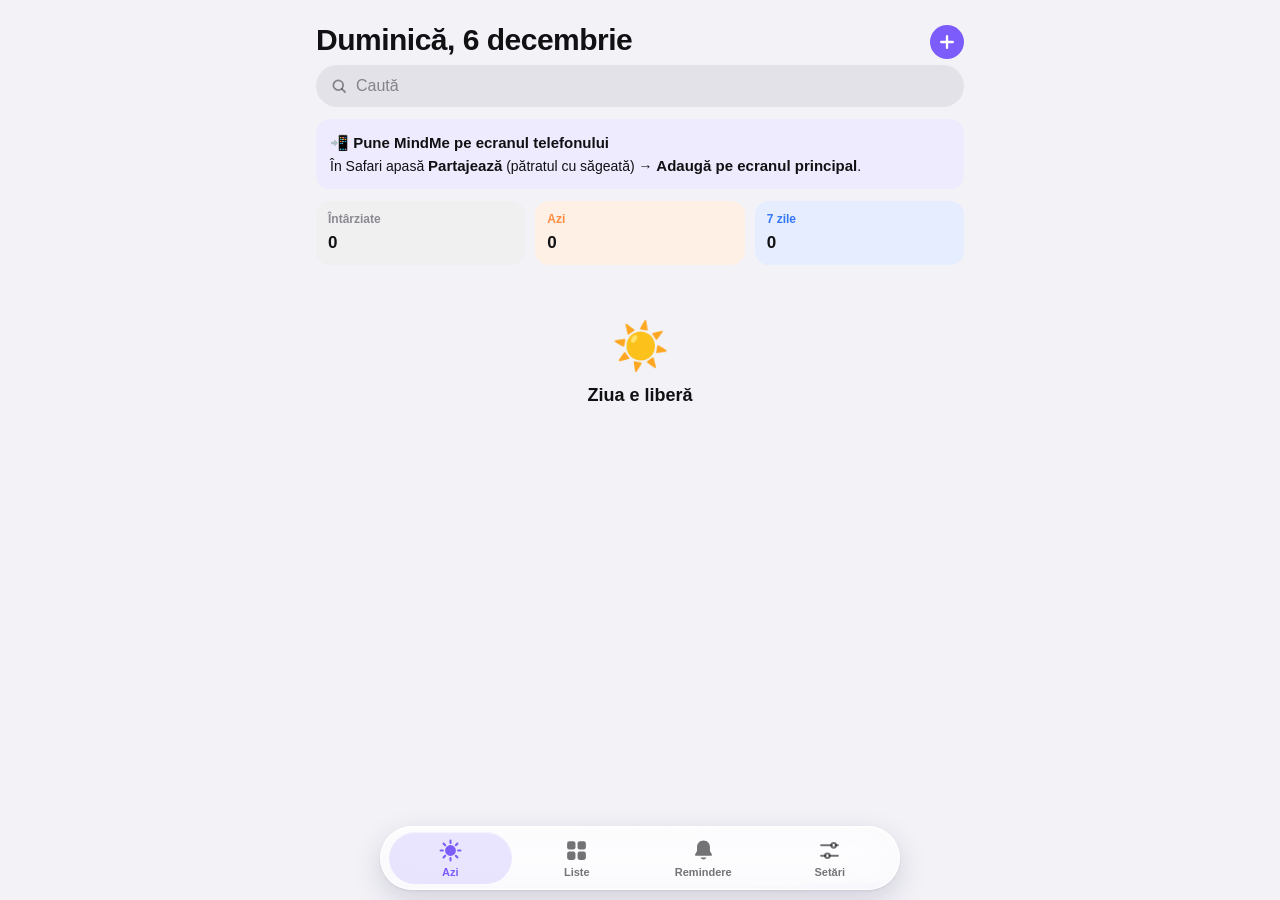
==== commit 567c22a6: "MindMe: icon styles in Setari (emoji, linie fina, plin, duoton, insigna) for the bottom bar and list" ====
--- a/docs/index.html
+++ b/docs/index.html
@@ -2,15 +2,22 @@
 <html lang="ro">
 <head>
   <meta charset="utf-8">
-  <script>try{var t=localStorage.getItem("mindme.theme");if(t==="light"||t==="dark")document.documentElement.setAttribute("data-theme",t);}catch(e){}</script>
+  <script>
+    // theme + iPhone status bar: dark → the app paints under the clock/Dynamic Island itself (white clock);
+    // light → the system bar with dark clock. iOS reads this when the app starts.
+    (function(){var t=null;try{t=localStorage.getItem("mindme.theme");}catch(e){}
+      if(t==="light"||t==="dark")document.documentElement.setAttribute("data-theme",t);
+      var dark=t==="dark"||(t!=="light"&&window.matchMedia&&matchMedia("(prefers-color-scheme: dark)").matches);
+      var m=function(n,c){var x=document.createElement("meta");x.name=n;x.content=c;document.head.appendChild(x);};
+      m("apple-mobile-web-app-status-bar-style",dark?"black-translucent":"default");
+      m("theme-color",dark?"#000000":"#F2F2F7");})();
+  </script>
   <meta name="viewport" content="width=device-width, initial-scale=1, viewport-fit=cover, maximum-scale=1">
   <title>MindMe</title>
   <meta name="description" content="Notițe, comenzi, plăți și remindere – bifate.">
-  <meta name="theme-color" content="#7C5CFA">
   <meta name="apple-mobile-web-app-capable" content="yes">
   <meta name="mobile-web-app-capable" content="yes">
   <meta name="apple-mobile-web-app-title" content="MindMe">
-  <meta name="apple-mobile-web-app-status-bar-style" content="default">
   <link rel="apple-touch-icon" href="icons/apple-touch-icon.png">
   <link rel="icon" type="image/png" href="icons/icon-192.png">
   <link rel="manifest" href="manifest.webmanifest">
@@ -24,6 +31,7 @@
   <div id="toast"></div>
   <script src="catalog.js"></script>
   <script src="trips.js"></script>
+  <script src="icons.js"></script>
   <script src="app.js"></script>
 </body>
 </html>
--- a/docs/style.css
+++ b/docs/style.css
@@ -312,6 +312,9 @@
 
 #toast { position: fixed; left: 50%; top: calc(var(--safe-t) + 12px); transform: translate(-50%, -150%); background: var(--text); color: var(--bg); padding: 11px 18px; border-radius: 22px; font-weight: 600; font-size: 14px; z-index: 40; transition: transform .3s cubic-bezier(.2,.9,.3,1); max-width: 90vw; text-align: center; box-shadow: 0 6px 20px rgba(0,0,0,.2); }
 #toast.show { transform: translate(-50%, 0); }
+/* hidden toast: fully invisible (its shadow used to peek out under the Dynamic Island) */
+#toast:not(.show) { opacity: 0; visibility: hidden; box-shadow: none; transition: transform .3s cubic-bezier(.2,.9,.3,1), opacity .2s, visibility 0s .3s; }
+#toast.show { opacity: 1; visibility: visible; }
 .hidden { display: none !important; }
 
 .brand { display: flex; align-items: center; gap: 7px; font-size: 14px; font-weight: 700; color: var(--muted); letter-spacing: .2px; }
@@ -348,8 +351,8 @@
   background: linear-gradient(to bottom, color-mix(in srgb, var(--bg) 60%, transparent), transparent); }
 #fixhead h1 { margin-bottom: 8px; }
 #fixhead .hrow h1 { margin: 2px 0 6px; }
-#app.searching .sfield { background: rgba(118,118,128,.17); box-shadow: 0 0 0 2px color-mix(in srgb, var(--accent) 30%, transparent); }
-#app.searching .scancel { max-width: 110px; opacity: 1; margin-left: 12px; }
+#app.searching .sfield, body.searching #fixhead .sfield { background: rgba(118,118,128,.17); box-shadow: 0 0 0 2px color-mix(in srgb, var(--accent) 30%, transparent); }
+#app.searching .scancel, body.searching #fixhead .scancel { max-width: 110px; opacity: 1; margin-left: 12px; }
 #app.searching .screen-body { display: none; }
 #app:not(.searching) .searchlayer { display: none; }
 .screen-body.fadein { animation: slIn .32s cubic-bezier(.2,.9,.3,1) both; }
@@ -644,7 +647,7 @@
 .bars { touch-action: pan-y; }
 /* ---------- never cut text with "…": everything wraps onto the next line (professional, nothing incomplete) ---------- */
 .chip, .panel-head .t, .hrow h1, .sl-txt, .qs-name, .mrow-t b, .hbar-top span, #undo span {
-  white-space: normal; overflow: visible; text-overflow: clip; overflow-wrap: anywhere;
+  white-space: normal; overflow: visible; text-overflow: clip; overflow-wrap: break-word;
 }
 .rdetails { display: block; -webkit-line-clamp: unset; overflow: visible; }
 .chip { line-height: 1.3; }
@@ -668,12 +671,12 @@
 .about-ico { width: 72px; height: 72px; border-radius: 17px; box-shadow: 0 4px 14px rgba(0,0,0,.14); }
 .about-name { font-size: 22px; font-weight: 800; margin-top: 10px; }
 .about-ver { color: var(--muted); font-size: 14px; margin-top: 2px; }
-.about-txt { margin: 14px 0 0; font-size: 15px; line-height: 1.45; color: var(--text); text-align: center; text-wrap: balance; }
+.about-txt { margin: 14px 0 0; font-size: 15px; line-height: 1.45; color: var(--text); text-align: justify; text-align-last: justify; text-wrap: wrap; }
 .about-dev { margin-top: 14px; font-size: 15px; }
 .about-copy { margin-top: 4px; color: var(--muted); font-size: 12px; }
 
 /* ---------- wrapped text looks tidy: paragraphs justified, wrapped titles balanced ---------- */
-.footnote, .ffoot, .banner, .rdetails, .asheet .atitle, .empty { hyphens: auto; -webkit-hyphens: auto; text-wrap: pretty; }
+.footnote, .ffoot, .banner, .rdetails, .asheet .atitle, .empty { hyphens: manual; -webkit-hyphens: manual; text-wrap: pretty; }
 .footnote, .ffoot, .banner, .rdetails { text-align: justify; }
 .hrow h1, .panel-head .t, .rtitle, .catname, .chip { text-wrap: balance; }
 .asheet .atitle { text-align: justify; text-align-last: center; }
@@ -683,3 +686,87 @@
 :root:not([data-theme="dark"]) .field input.timepill { background: #EEEEF3; }
 @media (prefers-color-scheme: dark) { :root:not([data-theme="light"]) .field input.timepill { background: #2C2C2E; } }
 :root[data-theme="dark"] .field input.timepill { background: #2C2C2E; }
+
+/* fixed title row is solid (same colour as the page): nothing shows through it while scrolling */
+#fixhead { background: var(--bg); backdrop-filter: none; -webkit-backdrop-filter: none; }
+#fixhead::after { bottom: -10px; height: 10px; background: linear-gradient(to bottom, var(--bg), color-mix(in srgb, var(--bg) 0%, transparent)); }
+
+/* words are never split: no automatic hyphenation anywhere */
+html { hyphens: manual; -webkit-hyphens: manual; }
+
+/* under the fixed header: nothing while the page is at the top (the search bar stays crisp);
+   once you scroll, a thin hairline like iOS navigation bars — no blurred fade */
+#fixhead::after { bottom: 0; height: 0; background: none; border-bottom: .5px solid transparent; transition: border-color .2s; }
+body.scrolled #fixhead::after { border-bottom-color: var(--line); }
+
+/* the search bar is pinned too, right under the title */
+#fixhead .sbar { margin-bottom: 8px; }
+
+/* medicine weekdays: full names, two full rows (Monday–Friday, then Saturday + Sunday) */
+.wdays { display: grid; grid-template-columns: repeat(10, 1fr); gap: 6px; }
+.wdays button { grid-column: span 2; font-size: 13px; text-transform: capitalize; padding: 0 2px; }
+.wdays button:nth-child(n+6) { grid-column: span 5; }
+
+/* icon picker: equal cells, every row full */
+.icongrid { display: grid; grid-template-columns: repeat(6, 1fr); gap: 6px; margin-top: 10px; }
+.icongrid button { height: 46px; border-radius: 12px; background: var(--card); font-size: 22px; display: grid; place-items: center; transition: transform .12s; }
+.icongrid button.on { background: color-mix(in srgb, var(--accent) 22%, var(--card)); box-shadow: inset 0 0 0 2px var(--accent); }
+.icongrid button:active { transform: scale(.92); }
+
+/* tiles used as filters: the active one is more coloured, with a ring */
+button.tile.tog .tl::after { content: none; }
+button.tile.tog.on { background: color-mix(in srgb, var(--tc) 30%, var(--card)); box-shadow: inset 0 0 0 2px var(--tc); }
+
+/* segmented choice inside an action sheet (e.g. list grouping): no text shifting, the chosen one has the bubble */
+.asheet .aseg { padding: 12px 12px 14px; border-bottom: .5px solid var(--line); }
+.asheet .aseg-l { font-size: 13px; color: var(--muted); margin: 0 4px 8px; }
+.asheet .aseg .seg { margin: 0; }
+.asheet .aseg .seg button { display: block; padding: 8px 4px; font-size: 14px; color: var(--text); border: 0; }
+.asheet .aseg .seg button + button { border-top: 0; }
+
+.btn.wipe { color: var(--red); }
+
+.trashrow .lbl { display: flex; flex-direction: column; gap: 2px; }
+.trashrow .lbl small { color: var(--muted); font-size: 13px; }
+.trashrow .restore { flex: 0 0 auto; color: var(--accent); font-weight: 700; font-size: 15px; padding: 6px 4px; }
+
+/* trip times look exactly like the other rows (Loc și rezervare): placeholder-coloured label, plain value, no pill */
+.field.plainrow .lbl { color: color-mix(in srgb, var(--text) 32%, transparent); font-size: 16px; }
+.field.plainrow.has .lbl { color: var(--text); }
+.field input.plaintime { background: transparent; border-radius: 0; padding: 12px 0; min-height: 46px; font-size: 16px; color: var(--text); max-width: none; flex: 0 0 auto; text-align: right; }
+/* trip card: the facts one under another */
+.tripcard .chips { flex-direction: column; align-items: flex-start; gap: 4px; }
+.tc-dates { overflow-wrap: break-word; }
+/* day buttons: up to 3 per row, and the last row always stretches to the full width (no empty gap) */
+.tr-days { display: flex; flex-wrap: wrap; }
+.tr-days button { flex: 1 1 calc(33.333% - 8px); min-width: calc(33.333% - 8px); }
+
+/* ---------- icon styles (Setări → Iconițe), tuned for light and dark ---------- */
+.caticon .glyph { width: 25px; height: 25px; }
+.caticon.gl-insigna { color: #fff; }
+.caticon.gl-linie, .caticon.gl-duo { background: color-mix(in srgb, var(--c) 15%, var(--card)); color: var(--c); }
+.caticon.gl-plin { --cut: color-mix(in srgb, var(--c) 15%, var(--card)); background: var(--cut); color: var(--c); }
+.preview .caticon .glyph { width: 32px; height: 32px; }
+h1 .emo.glt { display: inline-grid; place-items: center; width: 36px; height: 36px; border-radius: 10px; vertical-align: -6px; margin-right: 8px; color: var(--c);
+  background: color-mix(in srgb, var(--c) 15%, var(--card)); --cut: color-mix(in srgb, var(--c) 15%, var(--card)); }
+h1 .emo.glt.gl-insigna { background: var(--c); color: #fff; }
+h1 .emo.glt .glyph { width: 23px; height: 23px; }
+#tabbar .tabglyph { width: 25px; height: 25px; --cut: color-mix(in srgb, var(--card) 70%, transparent); }
+#tabbar button.on .tabglyph { --cut: color-mix(in srgb, var(--accent) 12%, var(--card)); }
+/* the bottom bar labels and icons must read well on the light glass too */
+#tabbar button { color: color-mix(in srgb, var(--text) 58%, transparent); }
+#tabbar button.on, #tabbar button.over { color: var(--accent); }
+/* the picker: five equal tiles, one full row */
+.iconpick { display: grid; grid-template-columns: repeat(5, 1fr); gap: 6px; }
+.iconpick button { display: grid; justify-items: center; gap: 6px; padding: 10px 2px 8px; border-radius: 12px; background: var(--card2); }
+.iconpick button.on { box-shadow: inset 0 0 0 2px var(--accent); background: color-mix(in srgb, var(--accent) 10%, var(--card)); }
+.iconpick .caticon { width: 36px; height: 36px; border-radius: 10px; font-size: 19px; }
+.iconpick .caticon .glyph { width: 22px; height: 22px; }
+.iconpick .ip-l { font-size: 11.5px; font-weight: 600; line-height: 1.15; text-align: center; }
+
+/* glyph colour with enough contrast: a bit darker on light, a bit lighter on dark */
+.caticon.gl-linie, .caticon.gl-duo, .caticon.gl-plin, h1 .emo.glt:not(.gl-insigna) { --gc: color-mix(in srgb, var(--c) 78%, #000); color: var(--gc); }
+@media (prefers-color-scheme: dark) { :root:not([data-theme="light"]) :is(.caticon.gl-linie, .caticon.gl-duo, .caticon.gl-plin, h1 .emo.glt:not(.gl-insigna)) { --gc: color-mix(in srgb, var(--c) 72%, #fff); } }
+:root[data-theme="dark"] :is(.caticon.gl-linie, .caticon.gl-duo, .caticon.gl-plin, h1 .emo.glt:not(.gl-insigna)) { --gc: color-mix(in srgb, var(--c) 72%, #fff); }
+.caticon.gl-linie, .caticon.gl-duo { background: color-mix(in srgb, var(--c) 16%, var(--card)); }
+.caticon.gl-insigna .glyph { width: 26px; height: 26px; }
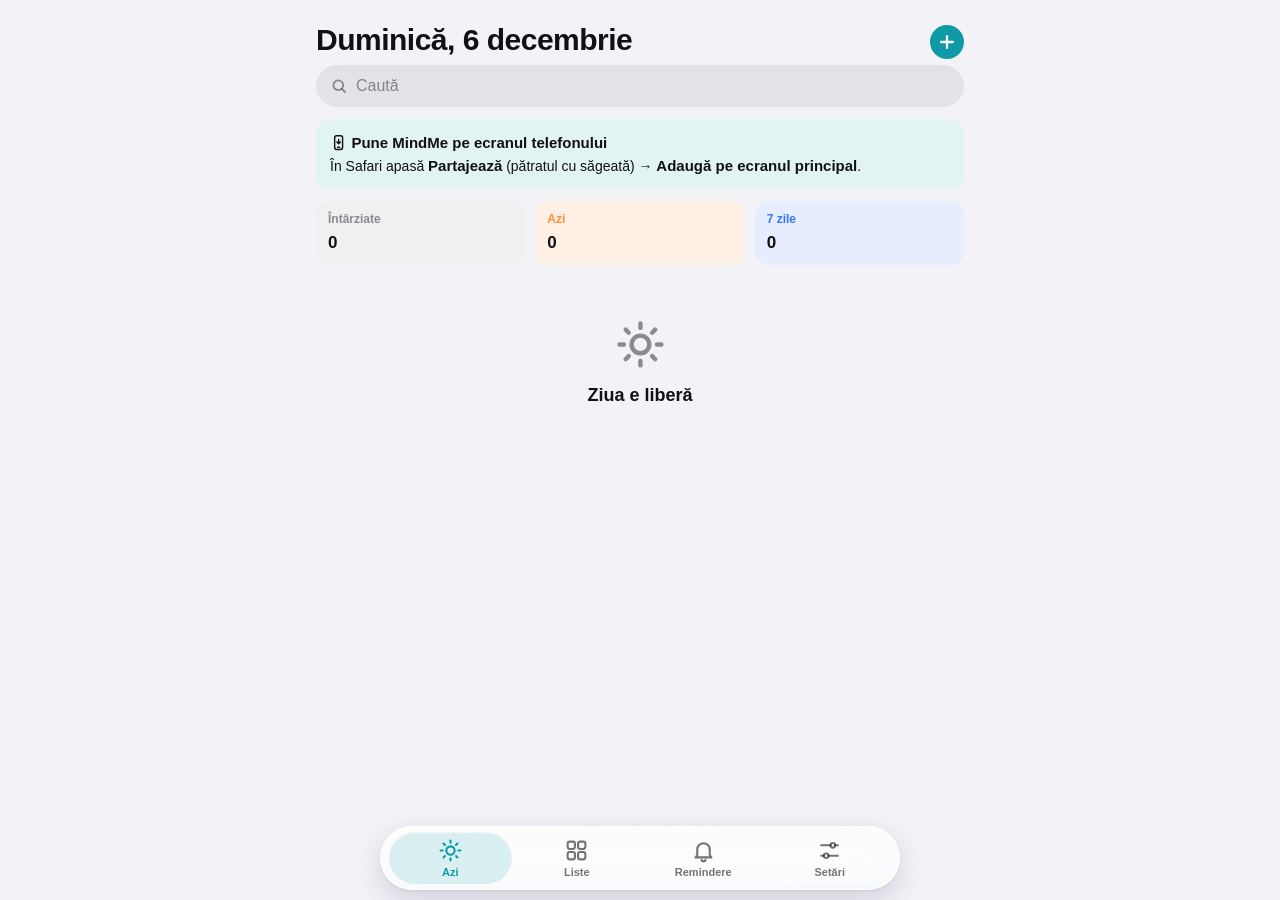
==== commit 8254ca76: "MindMe: medium-weight text everywhere (no thin font), clearer office setting, neat tab badge, irides" ====
--- a/docs/index.html
+++ b/docs/index.html
@@ -29,6 +29,7 @@
   <nav id="tabbar"></nav>
   <div id="sheet"></div>
   <div id="toast"></div>
+  <div id="rotate"><svg viewBox="0 0 24 24" fill="none" stroke="currentColor" stroke-width="1.8" stroke-linecap="round" stroke-linejoin="round" aria-hidden="true"><rect x="7.5" y="3" width="9" height="18" rx="2.2"/><path d="M10.8 18h2.4M3 9.5a9 9 0 0 1 3-5M3 4.5v5h5"/></svg>Ține telefonul vertical</div>
   <script src="catalog.js"></script>
   <script src="trips.js"></script>
   <script src="icons.js"></script>
--- a/docs/style.css
+++ b/docs/style.css
@@ -5,13 +5,13 @@
   --text: #111114;
   --muted: #8A8A93;
   --line: rgba(60, 60, 67, .14);
-  --accent: #7C5CFA;
+  --accent: #0E9AA7;   /* turquoise (no purple) */
   --red: #EB4240;
   --green: #2EB87A;
   --orange: #FF8C40;
   --blue: #3478F6;
   --pink: #E84D8A;
-  --purple: #9961F2;
+  --purple: #5F7286;   /* slate: the old purple role, without purple */
   --shadow: 0 1px 2px rgba(0,0,0,.04), 0 4px 14px rgba(0,0,0,.05);
   --tabh: 58px;
   --safe-b: env(safe-area-inset-bottom, 0px);
@@ -27,7 +27,7 @@
     --muted: #8E8E96;
     --line: rgba(255, 255, 255, .12);
     --shadow: none;
-    color-scheme: dark;
+    color-scheme: dark; --accent: #26B5C2;
   }
 }
 :root[data-theme="dark"] {
@@ -38,7 +38,7 @@
     --muted: #8E8E96;
     --line: rgba(255, 255, 255, .12);
     --shadow: none;
-    color-scheme: dark;
+    color-scheme: dark; --accent: #26B5C2;
   }
 
 * { box-sizing: border-box; -webkit-tap-highlight-color: transparent; }
@@ -192,7 +192,7 @@
   box-shadow: 0 10px 30px rgba(20,10,60,.14), 0 1px 3px rgba(0,0,0,.08), inset 0 1px 1px rgba(255,255,255,.9), inset 0 -1px 1px rgba(255,255,255,.25);
   transform-origin: 50% 100%; transition: transform .35s cubic-bezier(.3,1.4,.5,1), padding .3s ease;
   touch-action: none; -webkit-user-select: none; user-select: none; }
-#tabbar::before { content: ""; position: absolute; inset: 0; border-radius: inherit; pointer-events: none; background: radial-gradient(120% 90% at 20% -20%, rgba(255,255,255,.55), transparent 55%), radial-gradient(90% 80% at 110% 130%, rgba(124,92,250,.10), transparent 60%); }
+#tabbar::before { content: ""; position: absolute; inset: 0; border-radius: inherit; pointer-events: none; background: radial-gradient(120% 90% at 20% -20%, rgba(255,255,255,.55), transparent 55%), radial-gradient(90% 80% at 110% 130%, rgba(14,154,167,.10), transparent 60%); }
 @media (prefers-color-scheme: dark) {
 :root:not([data-theme="light"]) #tabbar { background: linear-gradient(180deg, rgba(60,60,67,.62), rgba(30,30,34,.5)); border-color: rgba(255,255,255,.14); box-shadow: 0 10px 30px rgba(0,0,0,.5), inset 0 1px 1px rgba(255,255,255,.18); }
 :root:not([data-theme="light"]) #tabbar::before { background: radial-gradient(120% 90% at 20% -20%, rgba(255,255,255,.12), transparent 55%); }
@@ -206,7 +206,7 @@
 #tabbar button.on { color: var(--accent); }
 #tabbar button.over { color: var(--accent); transform: scale(1.12); }
 #tabbar .pill { position: absolute; left: 0; top: 5px; bottom: 5px; border-radius: 28px; background: color-mix(in srgb, var(--accent) 15%, rgba(255,255,255,.35)); transition: transform .38s cubic-bezier(.3,1.35,.5,1), width .25s ease, top .2s ease, bottom .2s ease; z-index: 0; pointer-events: none; box-shadow: inset 0 1px 1px rgba(255,255,255,.6); }
-#tabbar.dragging .pill { transition: width .2s ease, top .2s ease, bottom .2s ease; top: 1px; bottom: 1px; background: color-mix(in srgb, var(--accent) 22%, rgba(255,255,255,.4)); box-shadow: 0 4px 14px rgba(124,92,250,.28), inset 0 1px 1px rgba(255,255,255,.7); }
+#tabbar.dragging .pill { transition: width .2s ease, top .2s ease, bottom .2s ease; top: 1px; bottom: 1px; background: color-mix(in srgb, var(--accent) 22%, rgba(255,255,255,.4)); box-shadow: 0 4px 14px rgba(14,154,167,.28), inset 0 1px 1px rgba(255,255,255,.7); }
 @media (prefers-color-scheme: dark) {
 :root:not([data-theme="light"]) #tabbar .pill { background: color-mix(in srgb, var(--accent) 30%, rgba(255,255,255,.06)); box-shadow: inset 0 1px 1px rgba(255,255,255,.15); }
 }
@@ -757,7 +757,7 @@
 #tabbar button { color: color-mix(in srgb, var(--text) 58%, transparent); }
 #tabbar button.on, #tabbar button.over { color: var(--accent); }
 /* the picker: five equal tiles, one full row */
-.iconpick { display: grid; grid-template-columns: repeat(5, 1fr); gap: 6px; }
+.iconpick { display: grid; grid-template-columns: repeat(4, 1fr); gap: 6px; }
 .iconpick button { display: grid; justify-items: center; gap: 6px; padding: 10px 2px 8px; border-radius: 12px; background: var(--card2); }
 .iconpick button.on { box-shadow: inset 0 0 0 2px var(--accent); background: color-mix(in srgb, var(--accent) 10%, var(--card)); }
 .iconpick .caticon { width: 36px; height: 36px; border-radius: 10px; font-size: 19px; }
@@ -770,3 +770,73 @@
 :root[data-theme="dark"] :is(.caticon.gl-linie, .caticon.gl-duo, .caticon.gl-plin, h1 .emo.glt:not(.gl-insigna)) { --gc: color-mix(in srgb, var(--c) 72%, #fff); }
 .caticon.gl-linie, .caticon.gl-duo { background: color-mix(in srgb, var(--c) 16%, var(--card)); }
 .caticon.gl-insigna .glyph { width: 26px; height: 26px; }
+
+/* ---------- no emoji: drawings in their place ---------- */
+.ig { display: inline-flex; width: 1.15em; height: 1.15em; vertical-align: -.2em; flex: 0 0 auto; }
+.ig svg { width: 100%; height: 100%; }
+.empty .big .ig, .empty .big { color: var(--muted); }
+.emojis button, .tr-emojis button, .icongrid button { color: var(--text); }
+.emojis button .ig, .tr-emojis button .ig, .icongrid button .ig { width: 24px; height: 24px; }
+.emojis button.on { color: #fff; }
+.tr-types button span .ig { width: 24px; height: 24px; }
+.tr-emojis { display: grid; grid-template-columns: repeat(6, 1fr); }
+.tr-emojis button { width: auto; }
+
+/* while dragging, colour comes from the finger's distance (tintTabs), not from a sudden .over switch */
+#tabbar.dragging button, #tabbar.dragging button.over, #tabbar.dragging button.on { transition: transform .09s linear; }
+#lens .lensrow button.over, #lens .lensrow button.on { color: inherit; }
+
+/* number tiles: never one alone on a row — 3 sit together on one row, 1 takes the full width, 2 and 4 go two by two */
+.tiles:has(> :last-child:nth-child(3)) { grid-template-columns: repeat(3, 1fr); }
+.tiles:has(> :last-child:nth-child(1)) { grid-template-columns: 1fr; }
+.tiles:has(> :last-child:nth-child(5)), .tiles:has(> :last-child:nth-child(6)) { grid-template-columns: repeat(3, 1fr); }
+
+/* a section title that opens a screen (Setări → Aspect) starts at the same height as the content of the other tabs */
+.screen-body > .sec-title:first-child { margin-top: 10px; }   /* = the 22px space above every other section title */
+/* a banner you can tap */
+button.banner.tap { display: block; width: 100%; text-align: left; font: inherit; color: inherit; cursor: pointer; transition: transform .12s; }
+button.banner.tap:active { transform: scale(.98); }
+/* highlighted rows (e.g. reminders without an alarm): turquoise glow that fades out over a few seconds */
+@keyframes rowflash { from { background: color-mix(in srgb, var(--accent) 26%, var(--card)); } to { background: var(--card); } }
+.swipe.flash .swipe-content, .swipe.flash .row { animation: rowflash 4s linear both; }   /* fades evenly from start to end */
+@media (prefers-reduced-motion: reduce) { .swipe.flash .swipe-content, .swipe.flash .row { animation-duration: .01s; } }
+
+/* a banner used as a filter: more coloured while it is on */
+button.banner.tap.on { background: color-mix(in srgb, var(--accent) 26%, var(--card)); box-shadow: inset 0 0 0 2px var(--accent); }
+
+/* the dates line pinned under a trip's title */
+#fixhead .sub { margin: -6px 0 8px; }
+/* under a row of tabs (Program / Bilete / Bagaj / Buget), every tab starts its content at the same distance */
+.seg + .sl-in > :first-child { margin-top: 16px !important; }
+
+/* ---------- symmetry: the same distances on every screen ----------
+   fixed header → first content: 12px (a first section title: the usual 22px of space above a section title)
+   row of tabs (Active/Bifate/Toate, Program/Bilete/…) → what follows: 12px */
+#fixhead { padding-bottom: 12px; }
+#fixhead > :last-child { margin-bottom: 0 !important; }
+body.searching #fixhead { padding-bottom: 8px; }
+#app > :first-child:not(.mainhead), #app > .mainhead + .screen-body > :first-child { margin-top: 0 !important; }
+#app > .sec-title:first-child, #app > .mainhead + .screen-body > .sec-title:first-child { margin-top: 10px !important; }
+.seg + .search, .seg + .sl-in > :first-child, .seg + #catlist > :first-child { margin-top: 12px !important; }
+.seg + .sl-in > .sec-title:first-child { margin-top: 22px !important; }
+
+/* same type everywhere (app + mini-apps): system font, medium weight for normal text (400 looks thin on iPhone) */
+body { font-weight: 500; }
+input, select, textarea, button { font-weight: inherit; }
+
+#tabbar .tbadge, #lens .lensrow .tbadge { top: 0; left: calc(50% + 8px); min-width: 17px; height: 17px; border-radius: 9px; font-size: 10.5px; padding: 0 4px;
+  box-shadow: 0 0 0 2px color-mix(in srgb, var(--card) 92%, transparent); }
+/* the lens while sliding: an iridescent rim in several colours, clearly visible */
+#lens .lensrim { padding: 2.5px; opacity: .95; filter: none;
+  background: conic-gradient(from 210deg, #0E9AA7, #3FC8FF, #7BE495, #FFE066, #FF9F6B, #FF6BA8, #6BD5FF, #0E9AA7); }
+:root:not([data-theme="light"]) #lens .lensrim, :root[data-theme="dark"] #lens .lensrim { opacity: .85; }
+/* phones held sideways: MindMe is made for portrait; tablets may rotate freely */
+#rotate { display: none; }
+@media (orientation: landscape) and (max-height: 500px) {
+  #rotate { display: grid; place-items: center; align-content: center; gap: 14px; position: fixed; inset: 0; z-index: 100; background: var(--bg); color: var(--text);
+    font-size: 17px; font-weight: 600; text-align: center; padding: 20px; }
+  #rotate svg { width: 56px; height: 56px; color: var(--accent); }
+}
+/* Despre: icon, name, version and author only */
+.about { padding: 24px 18px 20px; }
+.about-dev { margin-top: 12px; }
